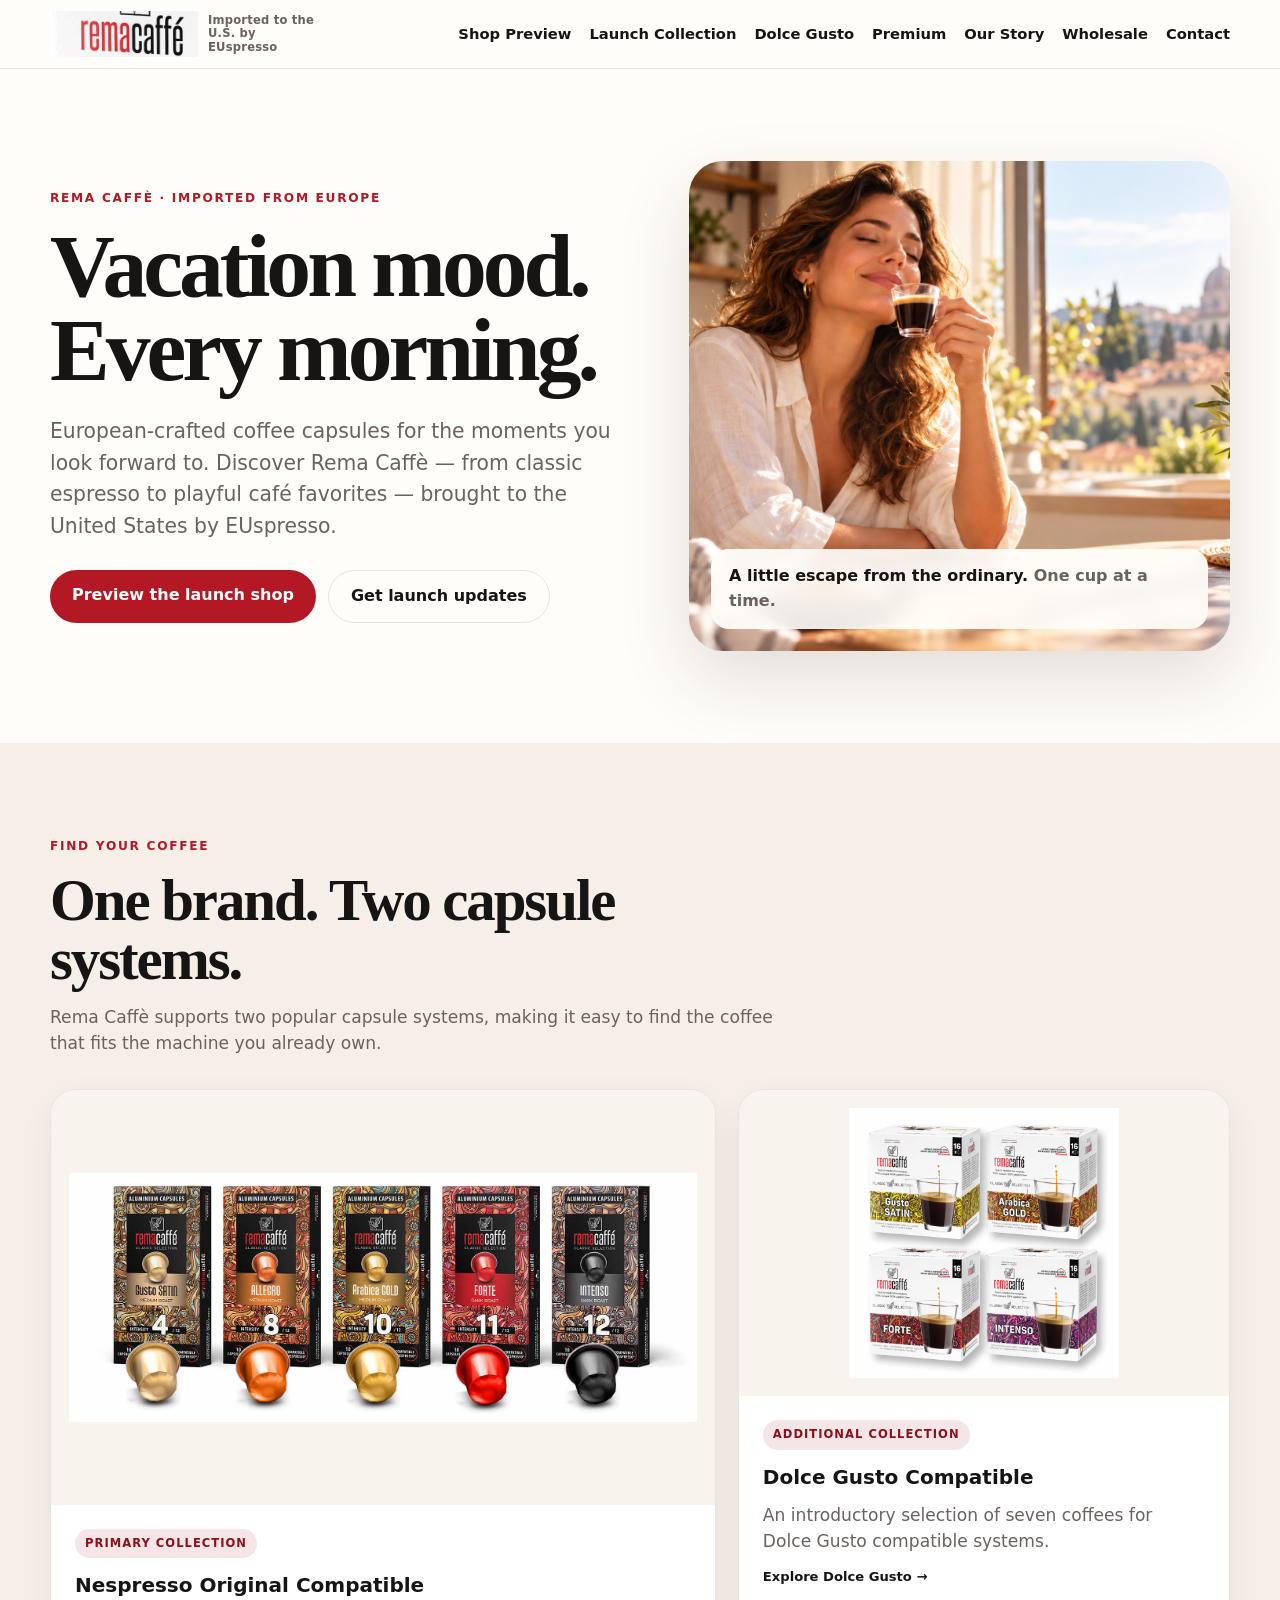
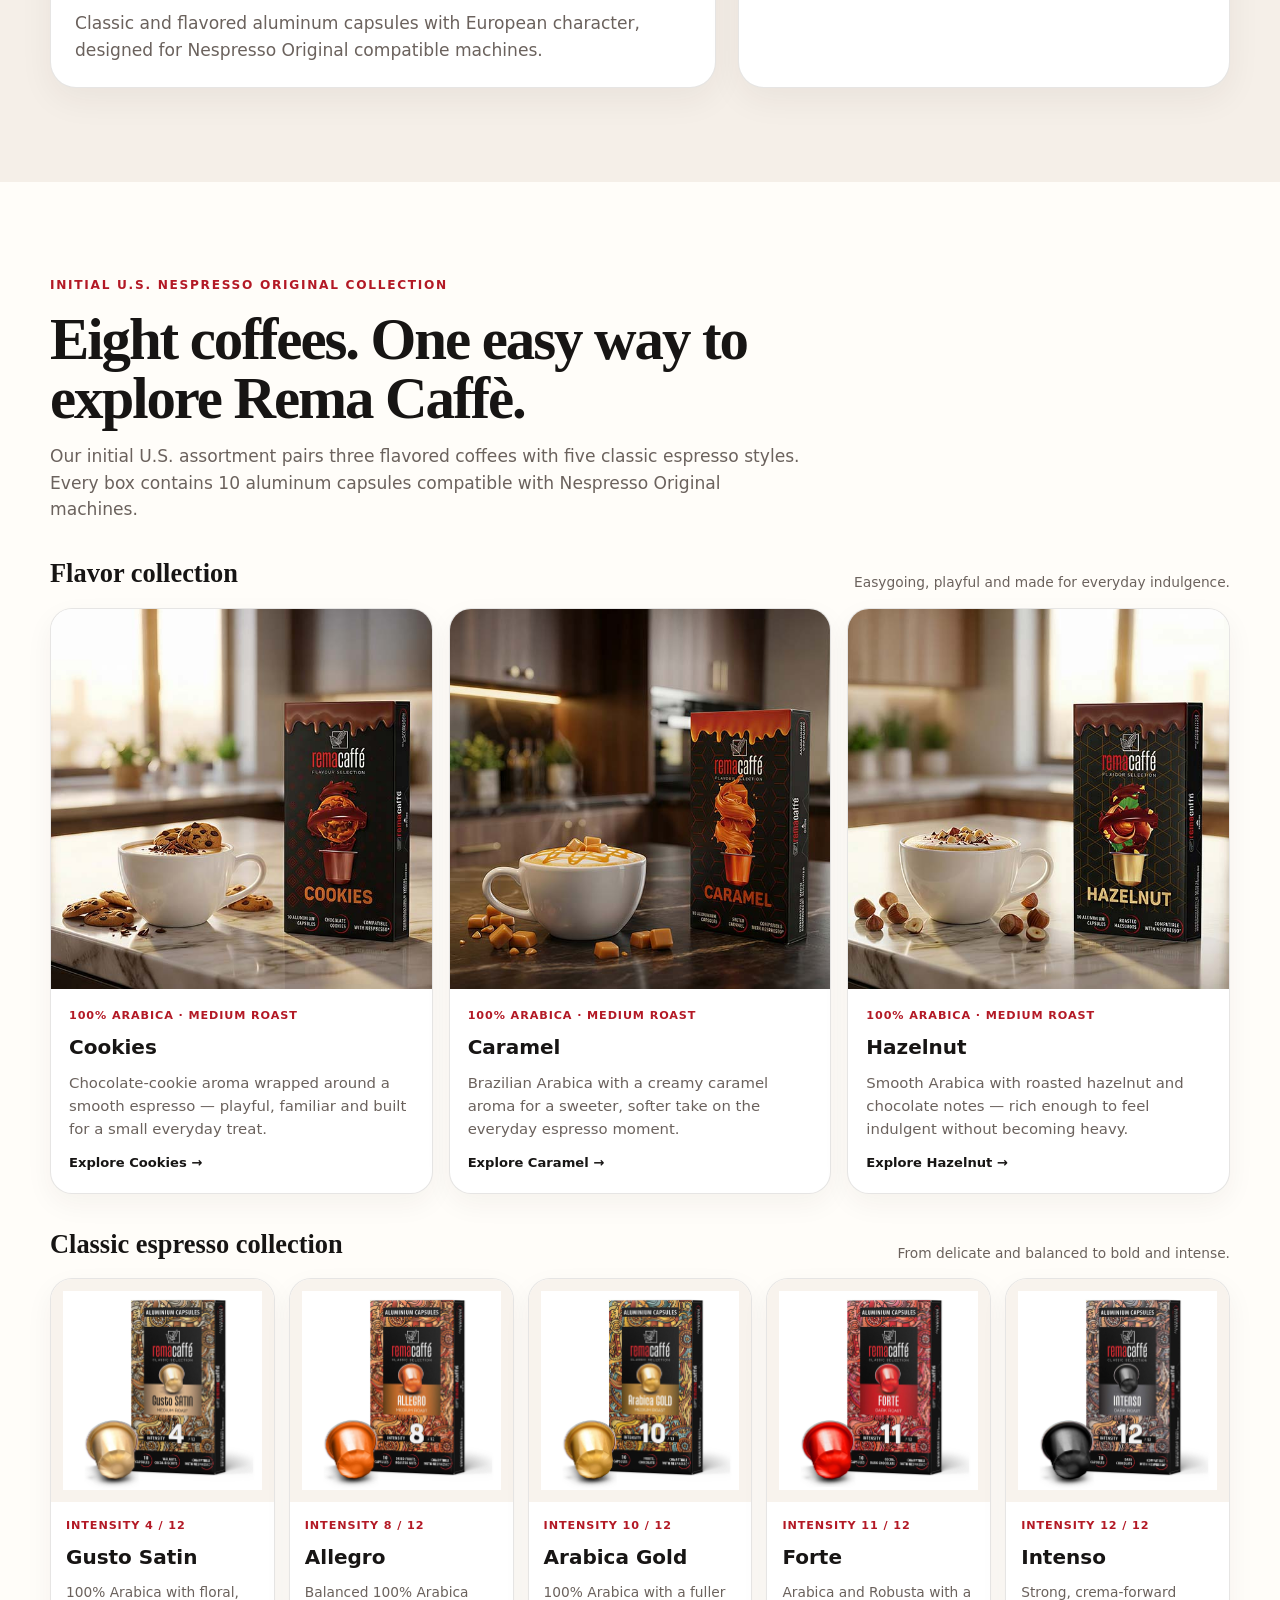
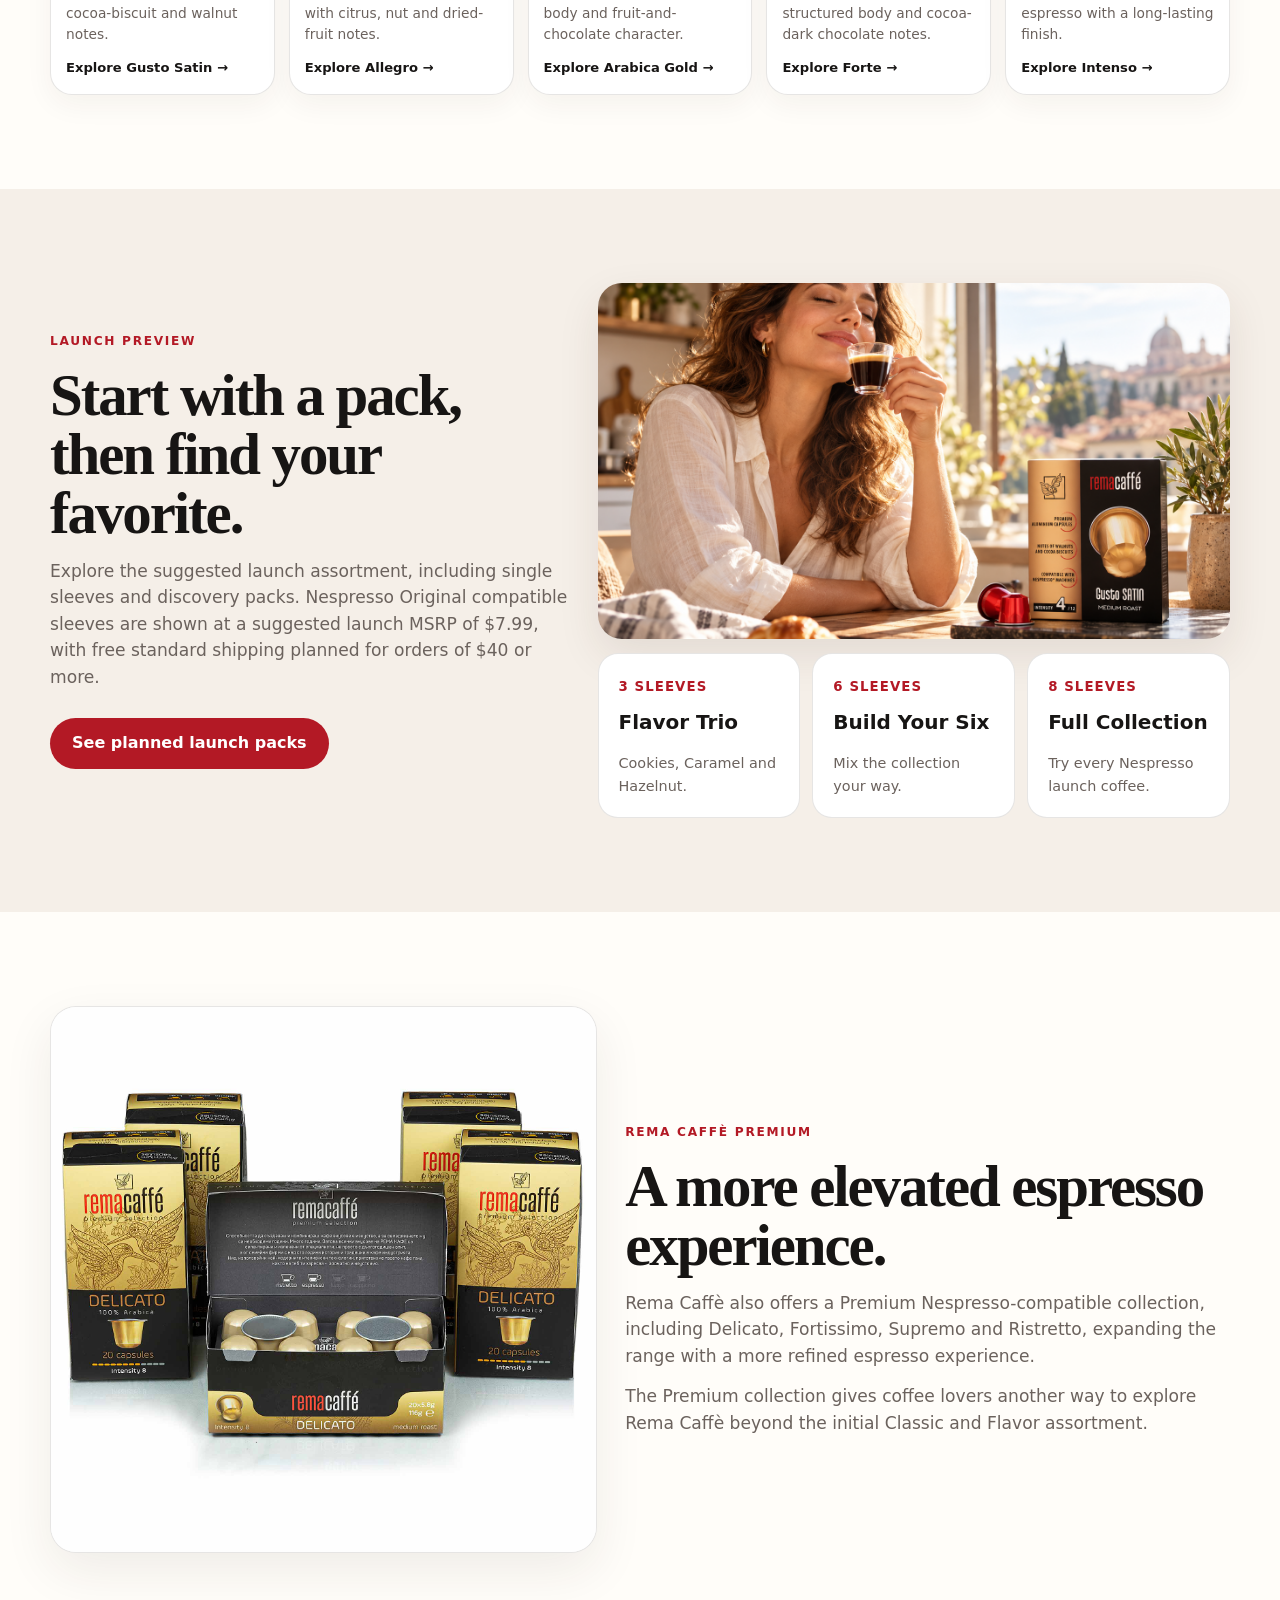
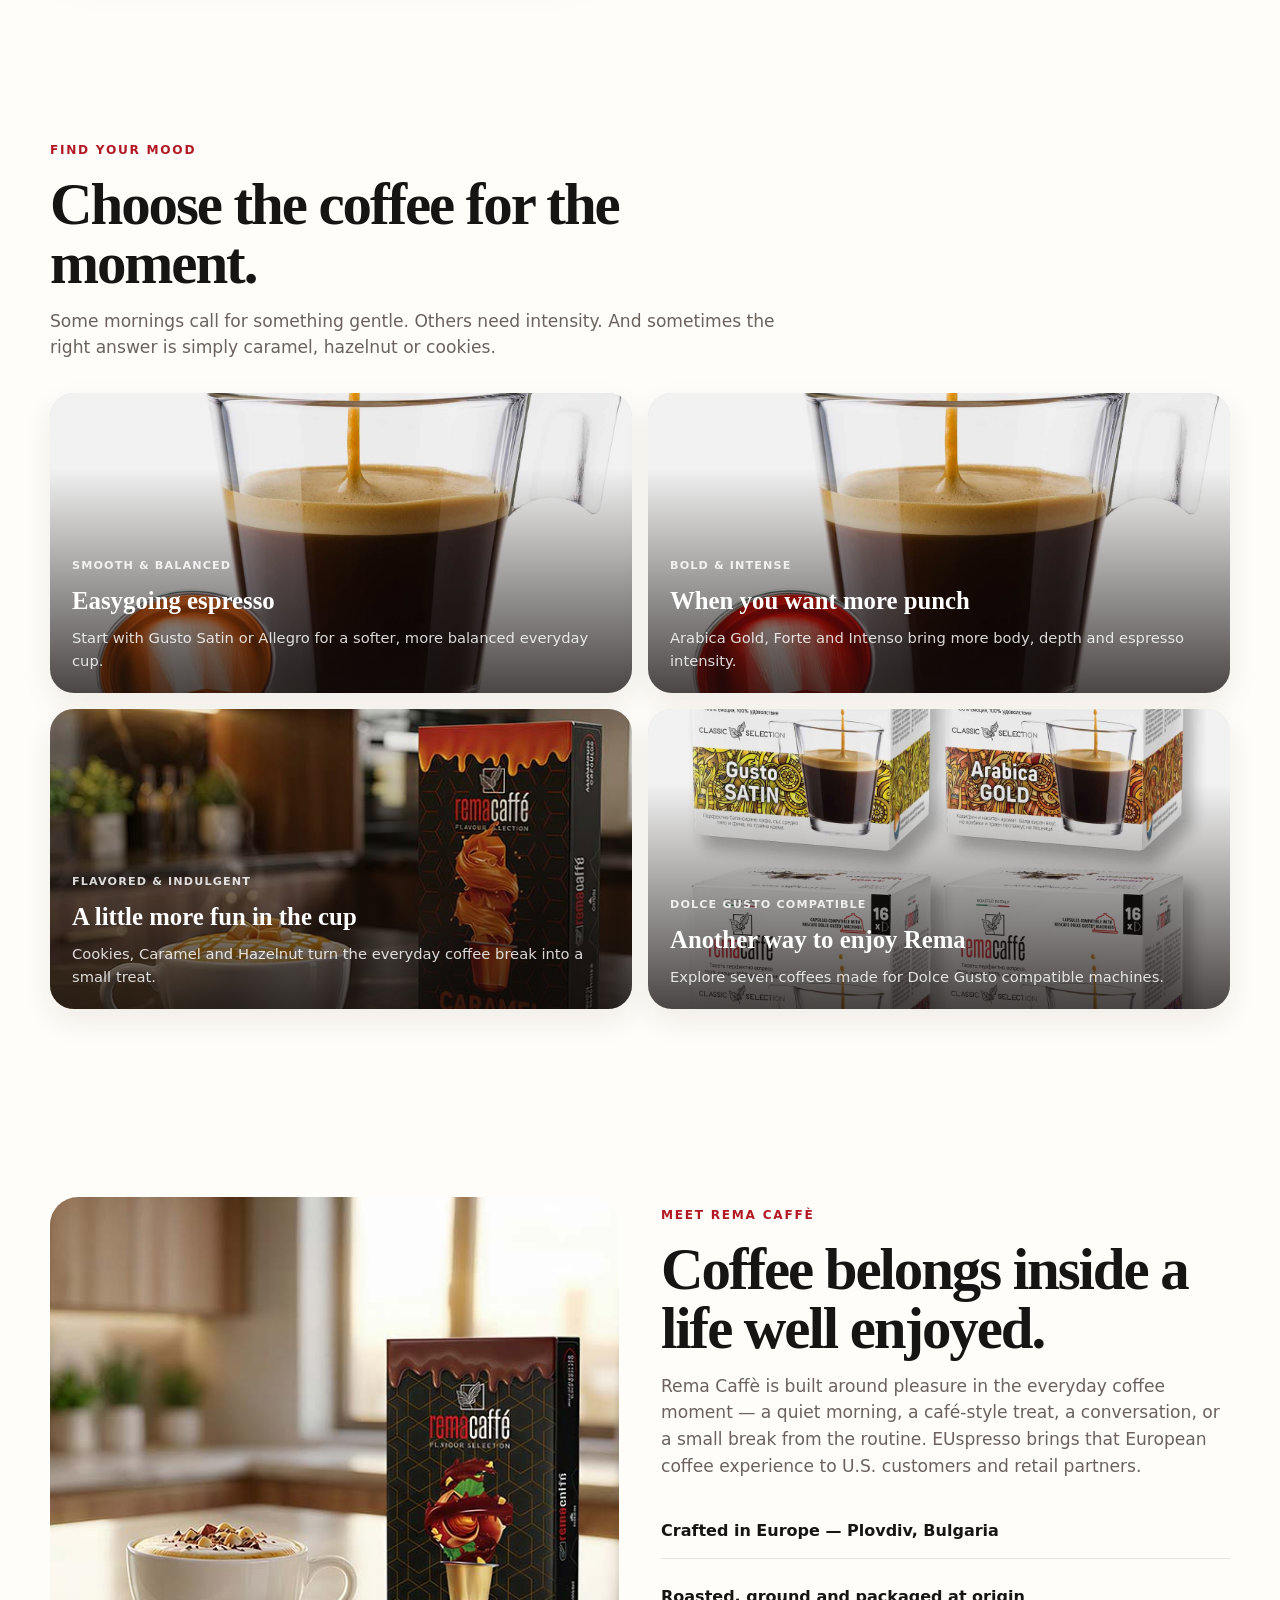
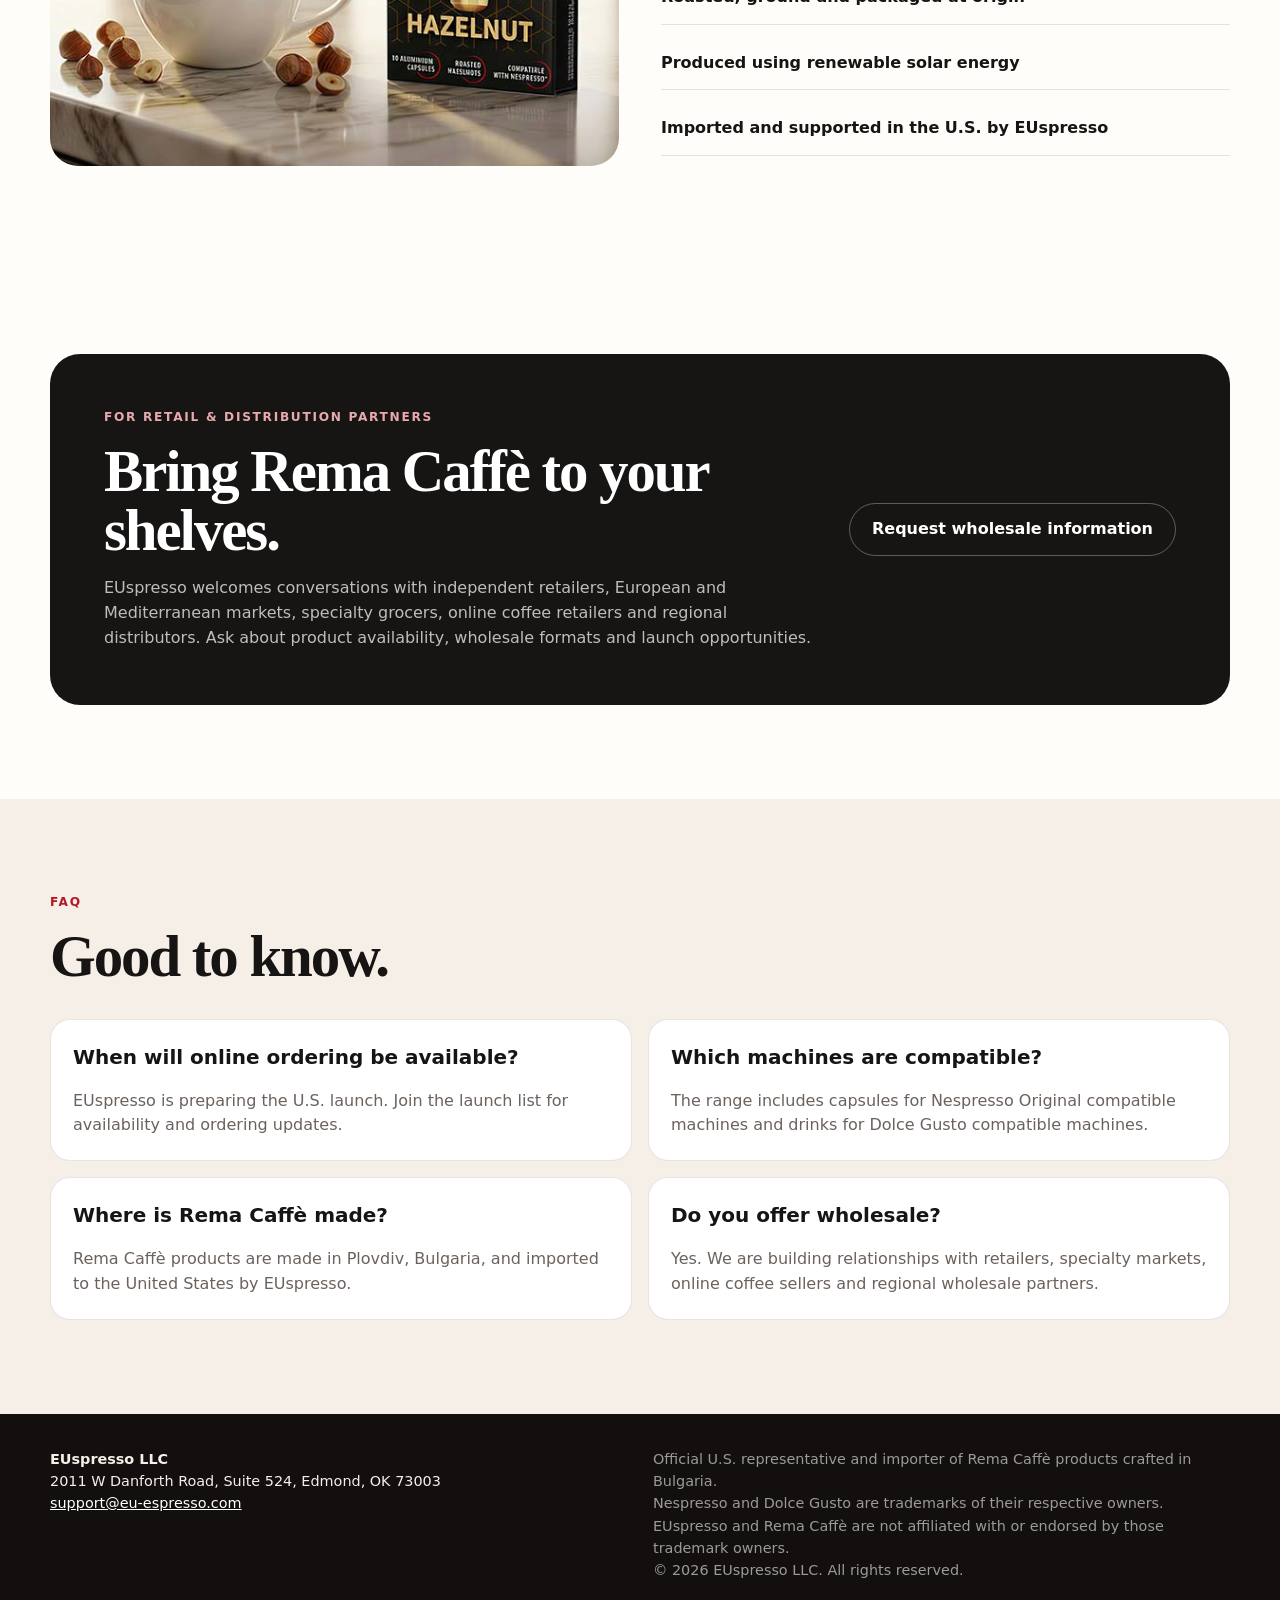
==== index.html @ 0c4e6e41 "Replace mood color boxes with image-backed coffee categories" ====
<!DOCTYPE html>
<html lang="en">
<head>
  <meta charset="UTF-8" />
  <title>EUspresso | Rema Caffè Coffee Capsules in the USA</title>
  <meta name="description" content="Discover Rema Caffè coffee capsules imported from Europe by EUspresso, including Nespresso Original compatible aluminum capsules and Dolce Gusto compatible café drinks." />
  <link rel="canonical" href="https://eu-espresso.com/" />
  <meta property="og:title" content="EUspresso | Rema Caffè Coffee Capsules in the USA" />
  <meta property="og:description" content="European-crafted coffee capsules for the moments you look forward to." />
  <meta property="og:image" content="https://eu-espresso.com/assets/rema-classic-alu-all-caps.jpg" />
  <meta property="og:type" content="website" />
  <meta property="og:url" content="https://eu-espresso.com/" />
  <link rel="icon" href="EUspresso.PNG" type="image/png" />
  <meta name="viewport" content="width=device-width, initial-scale=1" />
  <style>
    :root {
      --red: #b31925;
      --red-dark: #8d111b;
      --ink: #171514;
      --muted: #6b625d;
      --cream: #f5efe8;
      --warm: #ebe0d5;
      --paper: #fffdf9;
      --white: #ffffff;
      --line: rgba(55, 42, 35, 0.12);
    }
    * { box-sizing: border-box; }
    html { scroll-behavior: smooth; }
    body {
      margin: 0;
      font-family: Inter, ui-sans-serif, system-ui, -apple-system, BlinkMacSystemFont, "Segoe UI", sans-serif;
      color: var(--ink);
      background: var(--paper);
      line-height: 1.55;
    }
    img { max-width: 100%; }
    a { color: inherit; }
    .top-nav {
      position: sticky;
      top: 0;
      z-index: 20;
      background: rgba(255,253,249,.94);
      backdrop-filter: blur(12px);
      border-bottom: 1px solid var(--line);
    }
    .nav-inner {
      width: min(1180px, calc(100% - 36px));
      margin: 0 auto;
      min-height: 68px;
      display: flex;
      align-items: center;
      justify-content: space-between;
      gap: 24px;
    }
    .nav-brand {
      display: flex;
      align-items: center;
      gap: 10px;
      text-decoration: none;
    }
    .brand-logo {
      display: block;
      width: 148px;
      height: 46px;
      flex: 0 0 auto;
      background: #fff url('/assets/dg-gusto-satin-box-caps.jpg') -84px -214px / 640px 640px no-repeat;
      border-radius: 2px;
    }
    .brand-import {
      color: var(--muted);
      font-size: .72rem;
      font-weight: 700;
      letter-spacing: .02em;
      max-width: 110px;
      line-height: 1.15;
    }
    .nav-links {
      display: flex;
      align-items: center;
      flex-wrap: wrap;
      justify-content: flex-end;
      gap: 18px;
      font-size: .92rem;
      font-weight: 700;
    }
    .nav-links a { text-decoration: none; }
    .nav-links a:hover { color: var(--red); }

    .hero {
      width: min(1180px, calc(100% - 36px));
      margin: 0 auto;
      padding: clamp(48px, 8vw, 92px) 0;
      display: grid;
      grid-template-columns: 1.02fr .98fr;
      align-items: center;
      gap: clamp(32px, 6vw, 76px);
    }
    .eyebrow {
      color: var(--red);
      text-transform: uppercase;
      letter-spacing: .14em;
      font-size: .76rem;
      font-weight: 900;
      margin-bottom: 16px;
    }
    h1 {
      margin: 0;
      font-family: Georgia, "Times New Roman", serif;
      font-size: clamp(3.25rem, 7vw, 6.5rem);
      line-height: .94;
      letter-spacing: -.045em;
      max-width: 760px;
    }
    .hero-copy {
      max-width: 650px;
      margin: 24px 0 0;
      color: var(--muted);
      font-size: clamp(1.05rem, 2vw, 1.27rem);
    }
    .hero-actions {
      display: flex;
      gap: 12px;
      flex-wrap: wrap;
      margin-top: 28px;
    }
    .btn {
      display: inline-block;
      padding: 13px 22px;
      border-radius: 999px;
      text-decoration: none;
      font-weight: 850;
      transition: .18s ease;
    }
    .btn-primary { background: var(--red); color: white; }
    .btn-primary:hover { background: var(--red-dark); transform: translateY(-1px); }
    .btn-secondary { background: transparent; border: 1px solid var(--line); }
    .btn-secondary:hover { border-color: rgba(179,25,37,.45); color: var(--red); }
    .hero-visual {
      position: relative;
      min-height: 490px;
      border-radius: 34px;
      overflow: hidden;
      background: #efe7df;
      box-shadow: 0 28px 70px rgba(66,43,31,.15);
    }
    .hero-visual img {
      width: 100%;
      height: 100%;
      min-height: 490px;
      object-fit: cover;
      display: block;
    }
    .hero-note {
      position: absolute;
      left: 22px;
      right: 22px;
      bottom: 22px;
      padding: 15px 18px;
      background: rgba(255,253,249,.92);
      backdrop-filter: blur(8px);
      border-radius: 18px;
      font-weight: 800;
    }
    .hero-note span { color: var(--muted); font-weight: 600; }

    .section {
      padding: clamp(56px, 8vw, 94px) 0;
    }
    .section.alt { background: var(--cream); }
    .wrap { width: min(1180px, calc(100% - 36px)); margin: 0 auto; }
    .section-head {
      max-width: 760px;
      margin-bottom: 32px;
    }
    h2 {
      font-family: Georgia, "Times New Roman", serif;
      font-size: clamp(2.2rem, 4.6vw, 4rem);
      line-height: 1;
      letter-spacing: -.035em;
      margin: 0 0 14px;
    }
    h3 { margin: 0 0 9px; font-size: 1.25rem; }
    .section-copy { color: var(--muted); font-size: 1.07rem; margin: 0; }

    .system-grid {
      display: grid;
      grid-template-columns: 1.15fr .85fr;
      gap: 22px;
    }
    .system-card {
      background: var(--white);
      border: 1px solid var(--line);
      border-radius: 26px;
      overflow: hidden;
      display: grid;
      grid-template-rows: auto 1fr;
      box-shadow: 0 12px 34px rgba(50,37,29,.06);
    }
    .system-image {
      background: #f8f3ed;
      aspect-ratio: 16 / 10;
      display: flex;
      align-items: center;
      justify-content: center;
      overflow: hidden;
    }
    .system-image img {
      width: 100%;
      height: 100%;
      object-fit: contain;
      padding: 18px;
    }
    .system-copy { padding: 24px; }
    .pill {
      display: inline-flex;
      align-items: center;
      padding: 6px 10px;
      border-radius: 999px;
      background: #f5e5e7;
      color: var(--red-dark);
      font-size: .72rem;
      font-weight: 900;
      text-transform: uppercase;
      letter-spacing: .09em;
      margin-bottom: 12px;
    }


    .collection-intro {
      display: flex;
      justify-content: flex-start;
      align-items: end;
      gap: 24px;
      margin-bottom: 28px;
    }
    .collection-note {
      max-width: 350px;
      color: var(--muted);
      font-size: .88rem;
      text-align: right;
    }
    .launch-bar {
      margin: 0 0 26px;
      padding: 13px 16px;
      border-radius: 16px;
      background: #f5e5e7;
      color: var(--red-dark);
      font-size: .88rem;
      font-weight: 850;
    }
    .collection-group-head {
      display: flex;
      align-items: end;
      justify-content: space-between;
      gap: 18px;
      margin: 30px 0 14px;
    }
    .collection-group-head h3 {
      font-family: Georgia, "Times New Roman", serif;
      font-size: 1.65rem;
      margin: 0;
    }
    .collection-group-head span {
      color: var(--muted);
      font-size: .86rem;
    }
    .featured-product-grid {
      display: grid;
      grid-template-columns: repeat(3, minmax(0, 1fr));
      gap: 16px;
    }
    .feature-card,
    .classic-card {
      background: #fff;
      border: 1px solid var(--line);
      border-radius: 22px;
      overflow: hidden;
      box-shadow: 0 10px 28px rgba(50,37,29,.05);
    }
    .feature-photo {
      aspect-ratio: 1 / 1;
      overflow: hidden;
      background: #eee6de;
    }
    .feature-photo img {
      width: 100%;
      height: 100%;
      object-fit: cover;
      display: block;
      transition: transform .22s ease;
    }
    .feature-card:hover .feature-photo img { transform: scale(1.025); }
    .classic-product-grid {
      display: grid;
      grid-template-columns: repeat(5, minmax(0, 1fr));
      gap: 14px;
    }
    .classic-photo {
      aspect-ratio: 1 / 1;
      overflow: hidden;
      background: #f8f3ed;
    }
    .classic-photo img {
      width: 100%;
      height: 100%;
      object-fit: contain;
      padding: 12px;
      display: block;
    }
    .product-body { padding: 18px; }
    .classic-card .product-body { padding: 15px; }
    .product-meta {
      color: var(--red);
      font-size: .70rem;
      font-weight: 900;
      letter-spacing: .08em;
      text-transform: uppercase;
      margin-bottom: 7px;
    }
    .product-body p {
      margin: 7px 0 0;
      color: var(--muted);
      font-size: .93rem;
    }
    .classic-card .product-body p { font-size: .86rem; }
    .product-detail {
      display: inline-block;
      margin-top: 12px;
      font-weight: 850;
      font-size: .82rem;
      color: var(--ink);
      text-decoration: none;
    }
    .product-detail:hover { color: var(--red); }

    .shop-preview {display:grid;grid-template-columns:.9fr 1.1fr;gap:30px;align-items:center;}
    .shop-preview-image {border-radius:24px;overflow:hidden;margin-bottom:14px;box-shadow:0 16px 42px rgba(66,43,31,.10);}
    .shop-preview-image img {display:block;width:100%;aspect-ratio:16/9;object-fit:cover;}
    .shop-cards {display:grid;grid-template-columns:repeat(3,1fr);gap:12px;}
    .shop-card {padding:20px;border-radius:20px;background:white;border:1px solid var(--line);}
    .shop-card small {color:var(--red);font-weight:900;text-transform:uppercase;letter-spacing:.08em;}
    .shop-card h3 {margin-top:8px;}
    .shop-card p {color:var(--muted);font-size:.9rem;margin-bottom:0;}
    .premium-grid {
      display: grid;
      grid-template-columns: .95fr 1.05fr;
      gap: 28px;
      align-items: center;
    }
    .premium-image {
      border-radius: 26px;
      overflow: hidden;
      background: white;
      border: 1px solid var(--line);
      box-shadow: 0 18px 50px rgba(50,37,29,.08);
    }
    .premium-image img { display: block; width: 100%; }

    .mood-grid {
      display: grid;
      grid-template-columns: repeat(2, minmax(0, 1fr));
      gap: 16px;
    }
    .mood-card {
      position: relative;
      min-height: 300px;
      border-radius: 24px;
      overflow: hidden;
      text-decoration: none;
      background: #ddd;
      box-shadow: 0 12px 30px rgba(50,37,29,.08);
    }
    .mood-card img {
      position: absolute;
      inset: 0;
      width: 100%;
      height: 100%;
      object-fit: cover;
      transition: transform .25s ease;
    }
    .mood-card::after {
      content: "";
      position: absolute;
      inset: 0;
      background: linear-gradient(180deg, rgba(17,12,10,.05) 25%, rgba(17,12,10,.76) 100%);
    }
    .mood-card:hover img { transform: scale(1.025); }
    .mood-copy {
      position: absolute;
      z-index: 2;
      left: 22px;
      right: 22px;
      bottom: 20px;
      color: white;
    }
    .mood-copy small {
      display: block;
      margin-bottom: 7px;
      text-transform: uppercase;
      letter-spacing: .1em;
      font-size: .7rem;
      font-weight: 900;
      opacity: .84;
    }
    .mood-copy h3 {
      margin: 0 0 7px;
      font-family: Georgia, "Times New Roman", serif;
      font-size: 1.55rem;
    }
    .mood-copy p {
      margin: 0;
      color: rgba(255,255,255,.84);
      font-size: .92rem;
      max-width: 520px;
    }

    .story-grid {
      display: grid;
      grid-template-columns: 1fr 1fr;
      gap: 42px;
      align-items: center;
    }
    .story-image {
      border-radius: 28px;
      overflow: hidden;
      min-height: 440px;
      background: #d9c4b1;
    }
    .story-image img { width: 100%; height: 100%; min-height: 440px; object-fit: cover; display:block; }
    .proof-list {
      margin: 26px 0 0;
      padding: 0;
      list-style: none;
      display: grid;
      gap: 12px;
    }
    .proof-list li {
      padding: 14px 0;
      border-bottom: 1px solid var(--line);
      font-weight: 800;
    }

    .wholesale {
      background: var(--ink);
      color: white;
      border-radius: 30px;
      padding: clamp(28px, 5vw, 54px);
      display: grid;
      grid-template-columns: 1fr auto;
      gap: 30px;
      align-items: center;
    }
    .wholesale p { color: rgba(255,255,255,.72); max-width: 780px; margin-bottom: 0; }
    .wholesale .btn-secondary { border-color: rgba(255,255,255,.3); color: white; white-space: nowrap; }
    .wholesale .btn-secondary:hover { border-color: white; }

    .faq-grid { display: grid; grid-template-columns: repeat(2, 1fr); gap: 16px; }
    .faq {
      padding: 22px;
      border: 1px solid var(--line);
      border-radius: 20px;
      background: white;
    }
    .faq p { color: var(--muted); margin-bottom: 0; }

    footer {
      background: #120f0e;
      color: #f5efe8;
      padding: 34px 0;
    }
    .footer-inner {
      width: min(1180px, calc(100% - 36px));
      margin: 0 auto;
      display: grid;
      grid-template-columns: 1fr 1fr;
      gap: 26px;
      font-size: .9rem;
    }
    .footer-inner a { color: #fff; }
    .footer-muted { color: rgba(255,255,255,.58); }

    @media (max-width: 900px) {
      .hero, .system-grid, .premium-grid, .story-grid, .shop-preview { grid-template-columns: 1fr; }
      .hero-visual, .hero-visual img { min-height: 390px; }
      .featured-product-grid { grid-template-columns: repeat(2, 1fr); }
      .shop-cards { grid-template-columns: 1fr; }
      .classic-product-grid { grid-template-columns: repeat(3, 1fr); }
      .collection-intro { align-items: flex-start; flex-direction: column; }
      .collection-note { text-align: left; }
      .mood-grid { grid-template-columns: 1fr; }
      .wholesale { grid-template-columns: 1fr; }
      .footer-inner { grid-template-columns: 1fr; }
    }
    @media (max-width: 680px) {
      .nav-inner { min-height: auto; padding: 14px 0; align-items: flex-start; flex-direction: column; }
      .nav-links { gap: 10px 14px; }
      .hero { padding-top: 42px; }
      h1 { font-size: clamp(3rem, 16vw, 4.6rem); }
      .hero-visual, .hero-visual img { min-height: 320px; }
      .featured-product-grid, .classic-product-grid, .mood-grid, .faq-grid { grid-template-columns: 1fr; }
      .system-copy { padding: 20px; }
    }
  </style>
</head>
<body>
  <nav class="top-nav" aria-label="Primary navigation">
    <div class="nav-inner">
      <a class="nav-brand" href="#top" aria-label="Rema Caffè, imported to the U.S. by EUspresso">
        <span class="brand-logo" aria-hidden="true"></span>
        <span class="brand-import">Imported to the U.S. by EUspresso</span>
      </a>
      <div class="nav-links">
        <a href="shop/">Shop Preview</a>
        <a href="#nespresso-collection">Launch Collection</a>
        <a href="dolce-gusto/">Dolce Gusto</a>
        <a href="#premium">Premium</a>
        <a href="#story">Our Story</a>
        <a href="#wholesale">Wholesale</a>
        <a href="#contact">Contact</a>
      </div>
    </div>
  </nav>

  <header id="top" class="hero">
    <div>
      <div class="eyebrow">Rema Caffè · Imported from Europe</div>
      <h1>Vacation mood.<br>Every morning.</h1>
      <p class="hero-copy">European-crafted coffee capsules for the moments you look forward to. Discover Rema Caffè — from classic espresso to playful café favorites — brought to the United States by EUspresso.</p>
      <div class="hero-actions">
        <a class="btn btn-primary" href="shop/">Preview the launch shop</a>
        <a class="btn btn-secondary" href="mailto:support@eu-espresso.com?subject=EUspresso%20Launch%20Updates">Get launch updates</a>
      </div>
    </div>
    <div class="hero-visual">
      <img src="assets/hero-vacation-morning.png" alt="Woman enjoying espresso in a sunlit European-style kitchen with a city view">
      <div class="hero-note">A little escape from the ordinary. <span>One cup at a time.</span></div>
    </div>
  </header>

  <main>
    <section id="coffee" class="section alt">
      <div class="wrap">
        <div class="section-head">
          <div class="eyebrow">Find your coffee</div>
          <h2>One brand. Two capsule systems.</h2>
          <p class="section-copy">Rema Caffè supports two popular capsule systems, making it easy to find the coffee that fits the machine you already own.</p>
        </div>
        <div class="system-grid">
          <article class="system-card">
            <div class="system-image">
              <img src="assets/rema-classic-alu-all-caps.jpg" alt="Rema Caffè Nespresso Original compatible aluminum capsule collection">
            </div>
            <div class="system-copy">
              <span class="pill">Primary Collection</span>
              <h3>Nespresso Original Compatible</h3>
              <p class="section-copy">Classic and flavored aluminum capsules with European character, designed for Nespresso Original compatible machines.</p>
            </div>
          </article>
          <article class="system-card">
            <div class="system-image">
              <img src="assets/rema-dolce-gusto-all.jpg" alt="Rema Caffè Dolce Gusto compatible beverage collection">
            </div>
            <div class="system-copy">
              <span class="pill">Additional Collection</span>
              <h3>Dolce Gusto Compatible</h3>
              <p class="section-copy">An introductory selection of seven coffees for Dolce Gusto compatible systems.</p>
              <a class="product-detail" href="dolce-gusto/">Explore Dolce Gusto →</a>
            </div>
          </article>
        </div>
      </div>
    </section>


    <section id="nespresso-collection" class="section">
      <div class="wrap">
        <div class="collection-intro">
          <div class="section-head" style="margin-bottom:0;">
            <div class="eyebrow">Initial U.S. Nespresso Original collection</div>
            <h2>Eight coffees. One easy way to explore Rema Caffè.</h2>
            <p class="section-copy">Our initial U.S. assortment pairs three flavored coffees with five classic espresso styles. Every box contains 10 aluminum capsules compatible with Nespresso Original machines.</p>
          </div>
        </div>

        <div class="collection-group-head">
          <h3>Flavor collection</h3>
          <span>Easygoing, playful and made for everyday indulgence.</span>
        </div>
        <div class="featured-product-grid">
          <article class="feature-card">
            <div class="feature-photo"><img src="assets/rema-cookies-lifestyle.jpg" alt="Rema Caffè Cookies coffee capsules with a cup and chocolate cookies"></div>
            <div class="product-body">
              <div class="product-meta">100% Arabica · Medium roast</div>
              <h3>Cookies</h3>
              <p>Chocolate-cookie aroma wrapped around a smooth espresso — playful, familiar and built for a small everyday treat.</p>
              <a class="product-detail" href="products/cookies/">Explore Cookies →</a>
            </div>
          </article>
          <article class="feature-card">
            <div class="feature-photo"><img src="assets/rema-caramel-lifestyle.jpg" alt="Rema Caffè Caramel coffee capsules with a caramel coffee drink"></div>
            <div class="product-body">
              <div class="product-meta">100% Arabica · Medium roast</div>
              <h3>Caramel</h3>
              <p>Brazilian Arabica with a creamy caramel aroma for a sweeter, softer take on the everyday espresso moment.</p>
              <a class="product-detail" href="products/caramel/">Explore Caramel →</a>
            </div>
          </article>
          <article class="feature-card">
            <div class="feature-photo"><img src="assets/rema-hazelnut-lifestyle.jpg" alt="Rema Caffè Hazelnut coffee capsules with a hazelnut coffee drink"></div>
            <div class="product-body">
              <div class="product-meta">100% Arabica · Medium roast</div>
              <h3>Hazelnut</h3>
              <p>Smooth Arabica with roasted hazelnut and chocolate notes — rich enough to feel indulgent without becoming heavy.</p>
              <a class="product-detail" href="products/hazelnut/">Explore Hazelnut →</a>
            </div>
          </article>
        </div>

        <div class="collection-group-head">
          <h3>Classic espresso collection</h3>
          <span>From delicate and balanced to bold and intense.</span>
        </div>
        <div class="classic-product-grid">
          <article class="classic-card">
            <div class="classic-photo"><img src="assets/rema-gusto-satin-box-caps.jpg" alt="Rema Caffè Gusto Satin Nespresso Original compatible capsules"></div>
            <div class="product-body">
              <div class="product-meta">Intensity 4 / 12</div>
              <h3>Gusto Satin</h3>
              <p>100% Arabica with floral, cocoa-biscuit and walnut notes.</p>
              <a class="product-detail" href="products/gusto-satin/">Explore Gusto Satin →</a>
            </div>
          </article>
          <article class="classic-card">
            <div class="classic-photo"><img src="assets/rema-allegro-box-caps.jpg" alt="Rema Caffè Allegro Nespresso Original compatible capsules"></div>
            <div class="product-body">
              <div class="product-meta">Intensity 8 / 12</div>
              <h3>Allegro</h3>
              <p>Balanced 100% Arabica with citrus, nut and dried-fruit notes.</p>
              <a class="product-detail" href="products/allegro/">Explore Allegro →</a>
            </div>
          </article>
          <article class="classic-card">
            <div class="classic-photo"><img src="assets/rema-arabica-gold-box-caps.jpg" alt="Rema Caffè Arabica Gold Nespresso Original compatible capsules"></div>
            <div class="product-body">
              <div class="product-meta">Intensity 10 / 12</div>
              <h3>Arabica Gold</h3>
              <p>100% Arabica with a fuller body and fruit-and-chocolate character.</p>
              <a class="product-detail" href="products/arabica-gold/">Explore Arabica Gold →</a>
            </div>
          </article>
          <article class="classic-card">
            <div class="classic-photo"><img src="assets/rema-forte-box-caps.jpg" alt="Rema Caffè Forte Nespresso Original compatible capsules"></div>
            <div class="product-body">
              <div class="product-meta">Intensity 11 / 12</div>
              <h3>Forte</h3>
              <p>Arabica and Robusta with a structured body and cocoa-dark chocolate notes.</p>
              <a class="product-detail" href="products/forte/">Explore Forte →</a>
            </div>
          </article>
          <article class="classic-card">
            <div class="classic-photo"><img src="assets/rema-intenso-box-caps.jpg" alt="Rema Caffè Intenso Nespresso Original compatible capsules"></div>
            <div class="product-body">
              <div class="product-meta">Intensity 12 / 12</div>
              <h3>Intenso</h3>
              <p>Strong, crema-forward espresso with a long-lasting finish.</p>
              <a class="product-detail" href="products/intenso/">Explore Intenso →</a>
            </div>
          </article>
        </div>
      </div>
    </section>

    <section class="section alt"><div class="wrap shop-preview"><div><div class="eyebrow">Launch preview</div><h2>Start with a pack, then find your favorite.</h2><p class="section-copy">Explore the suggested launch assortment, including single sleeves and discovery packs. Nespresso Original compatible sleeves are shown at a suggested launch MSRP of $7.99, with free standard shipping planned for orders of $40 or more.</p><div class="hero-actions"><a class="btn btn-primary" href="shop/">See planned launch packs</a></div></div><div><div class="shop-preview-image"><img src="assets/hero-rema-product-placement.png" alt="Woman enjoying espresso beside Rema Caffè capsules in a sunlit European-style kitchen"></div><div class="shop-cards"><article class="shop-card"><small>3 sleeves</small><h3>Flavor Trio</h3><p>Cookies, Caramel and Hazelnut.</p></article><article class="shop-card"><small>6 sleeves</small><h3>Build Your Six</h3><p>Mix the collection your way.</p></article><article class="shop-card"><small>8 sleeves</small><h3>Full Collection</h3><p>Try every Nespresso launch coffee.</p></article></div></div></div></section>

    <section id="premium" class="section">
      <div class="wrap premium-grid">
        <div class="premium-image">
          <img src="assets/rema-premium-delicato-set.jpg" alt="Rema Caffè Premium Delicato capsule boxes">
        </div>
        <div>
          <div class="eyebrow">Rema Caffè Premium</div>
          <h2>A more elevated espresso experience.</h2>
          <p class="section-copy">Rema Caffè also offers a Premium Nespresso-compatible collection, including Delicato, Fortissimo, Supremo and Ristretto, expanding the range with a more refined espresso experience.</p>
          <p class="section-copy" style="margin-top:14px;">The Premium collection gives coffee lovers another way to explore Rema Caffè beyond the initial Classic and Flavor assortment.</p>
        </div>
      </div>
    </section>

    <section class="section">
      <div class="wrap">
        <div class="section-head">
          <div class="eyebrow">Find your mood</div>
          <h2>Choose the coffee for the moment.</h2>
          <p class="section-copy">Some mornings call for something gentle. Others need intensity. And sometimes the right answer is simply caramel, hazelnut or cookies.</p>
        </div>
        <div class="mood-grid">
          <a class="mood-card" href="products/gusto-satin/">
            <img src="assets/rema-allegro-cup-caps.jpg" alt="Rema Caffè balanced espresso">
            <div class="mood-copy">
              <small>Smooth & balanced</small>
              <h3>Easygoing espresso</h3>
              <p>Start with Gusto Satin or Allegro for a softer, more balanced everyday cup.</p>
            </div>
          </a>
          <a class="mood-card" href="products/intenso/">
            <img src="assets/rema-forte-cup-caps.jpg" alt="Rema Caffè bold and intense espresso">
            <div class="mood-copy">
              <small>Bold & intense</small>
              <h3>When you want more punch</h3>
              <p>Arabica Gold, Forte and Intenso bring more body, depth and espresso intensity.</p>
            </div>
          </a>
          <a class="mood-card" href="#nespresso-collection">
            <img src="assets/rema-caramel-lifestyle.jpg" alt="Rema Caffè flavored coffee">
            <div class="mood-copy">
              <small>Flavored & indulgent</small>
              <h3>A little more fun in the cup</h3>
              <p>Cookies, Caramel and Hazelnut turn the everyday coffee break into a small treat.</p>
            </div>
          </a>
          <a class="mood-card" href="dolce-gusto/">
            <img src="assets/rema-dolce-gusto-all.jpg" alt="Rema Caffè Dolce Gusto compatible collection">
            <div class="mood-copy">
              <small>Dolce Gusto compatible</small>
              <h3>Another way to enjoy Rema</h3>
              <p>Explore seven coffees made for Dolce Gusto compatible machines.</p>
            </div>
          </a>
        </div>
      </div>
    </section>

    <section id="story" class="section">
      <div class="wrap story-grid">
        <div class="story-image">
          <img src="assets/rema-hazelnut-lifestyle.jpg" alt="Rema Caffè Hazelnut coffee in a warm everyday setting">
        </div>
        <div>
          <div class="eyebrow">Meet Rema Caffè</div>
          <h2>Coffee belongs inside a life well enjoyed.</h2>
          <p class="section-copy">Rema Caffè is built around pleasure in the everyday coffee moment — a quiet morning, a café-style treat, a conversation, or a small break from the routine. EUspresso brings that European coffee experience to U.S. customers and retail partners.</p>
          <ul class="proof-list">
            <li>Crafted in Europe — Plovdiv, Bulgaria</li>
            <li>Roasted, ground and packaged at origin</li>
            <li>Produced using renewable solar energy</li>
            <li>Imported and supported in the U.S. by EUspresso</li>
          </ul>
        </div>
      </div>
    </section>

    <section id="wholesale" class="section">
      <div class="wrap">
        <div class="wholesale">
          <div>
            <div class="eyebrow" style="color:#e8a9ae;">For retail & distribution partners</div>
            <h2 style="margin-bottom:12px;">Bring Rema Caffè to your shelves.</h2>
            <p>EUspresso welcomes conversations with independent retailers, European and Mediterranean markets, specialty grocers, online coffee retailers and regional distributors. Ask about product availability, wholesale formats and launch opportunities.</p>
          </div>
          <a class="btn btn-secondary" href="mailto:support@eu-espresso.com?subject=Wholesale%20Inquiry">Request wholesale information</a>
        </div>
      </div>
    </section>

    <section class="section alt">
      <div class="wrap">
        <div class="section-head">
          <div class="eyebrow">FAQ</div>
          <h2>Good to know.</h2>
        </div>
        <div class="faq-grid">
          <article class="faq">
            <h3>When will online ordering be available?</h3>
            <p>EUspresso is preparing the U.S. launch. Join the launch list for availability and ordering updates.</p>
          </article>
          <article class="faq">
            <h3>Which machines are compatible?</h3>
            <p>The range includes capsules for Nespresso Original compatible machines and drinks for Dolce Gusto compatible machines.</p>
          </article>
          <article class="faq">
            <h3>Where is Rema Caffè made?</h3>
            <p>Rema Caffè products are made in Plovdiv, Bulgaria, and imported to the United States by EUspresso.</p>
          </article>
          <article class="faq">
            <h3>Do you offer wholesale?</h3>
            <p>Yes. We are building relationships with retailers, specialty markets, online coffee sellers and regional wholesale partners.</p>
          </article>
        </div>
      </div>
    </section>
  </main>

  <footer id="contact">
    <div class="footer-inner">
      <div>
        <strong>EUspresso LLC</strong><br>
        2011 W Danforth Road, Suite 524, Edmond, OK 73003<br>
        <a href="mailto:support@eu-espresso.com">support@eu-espresso.com</a>
      </div>
      <div class="footer-muted">
        Official U.S. representative and importer of Rema Caffè products crafted in Bulgaria.<br>
        Nespresso and Dolce Gusto are trademarks of their respective owners. EUspresso and Rema Caffè are not affiliated with or endorsed by those trademark owners.<br>
        &copy; <span id="year"></span> EUspresso LLC. All rights reserved.
      </div>
    </div>
  </footer>

  <script>document.getElementById("year").textContent = new Date().getFullYear();</script>
</body>
</html>
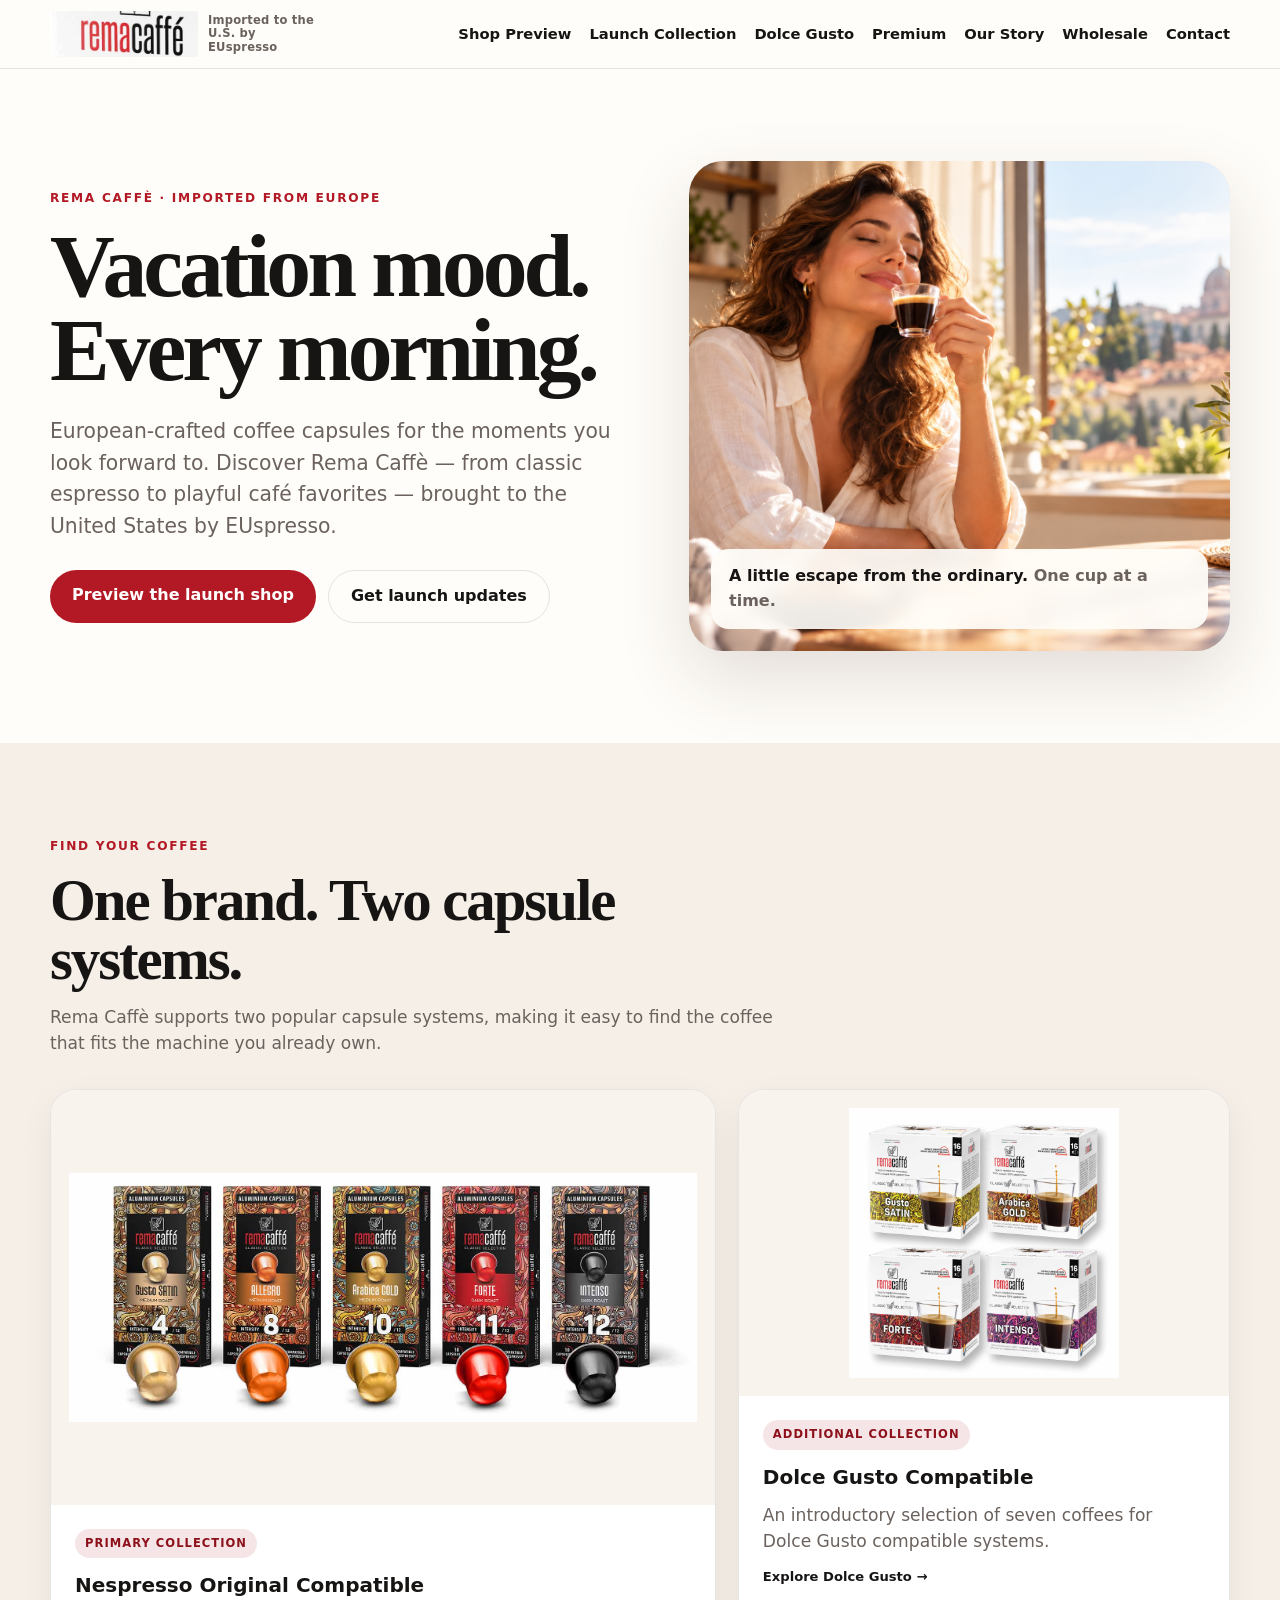
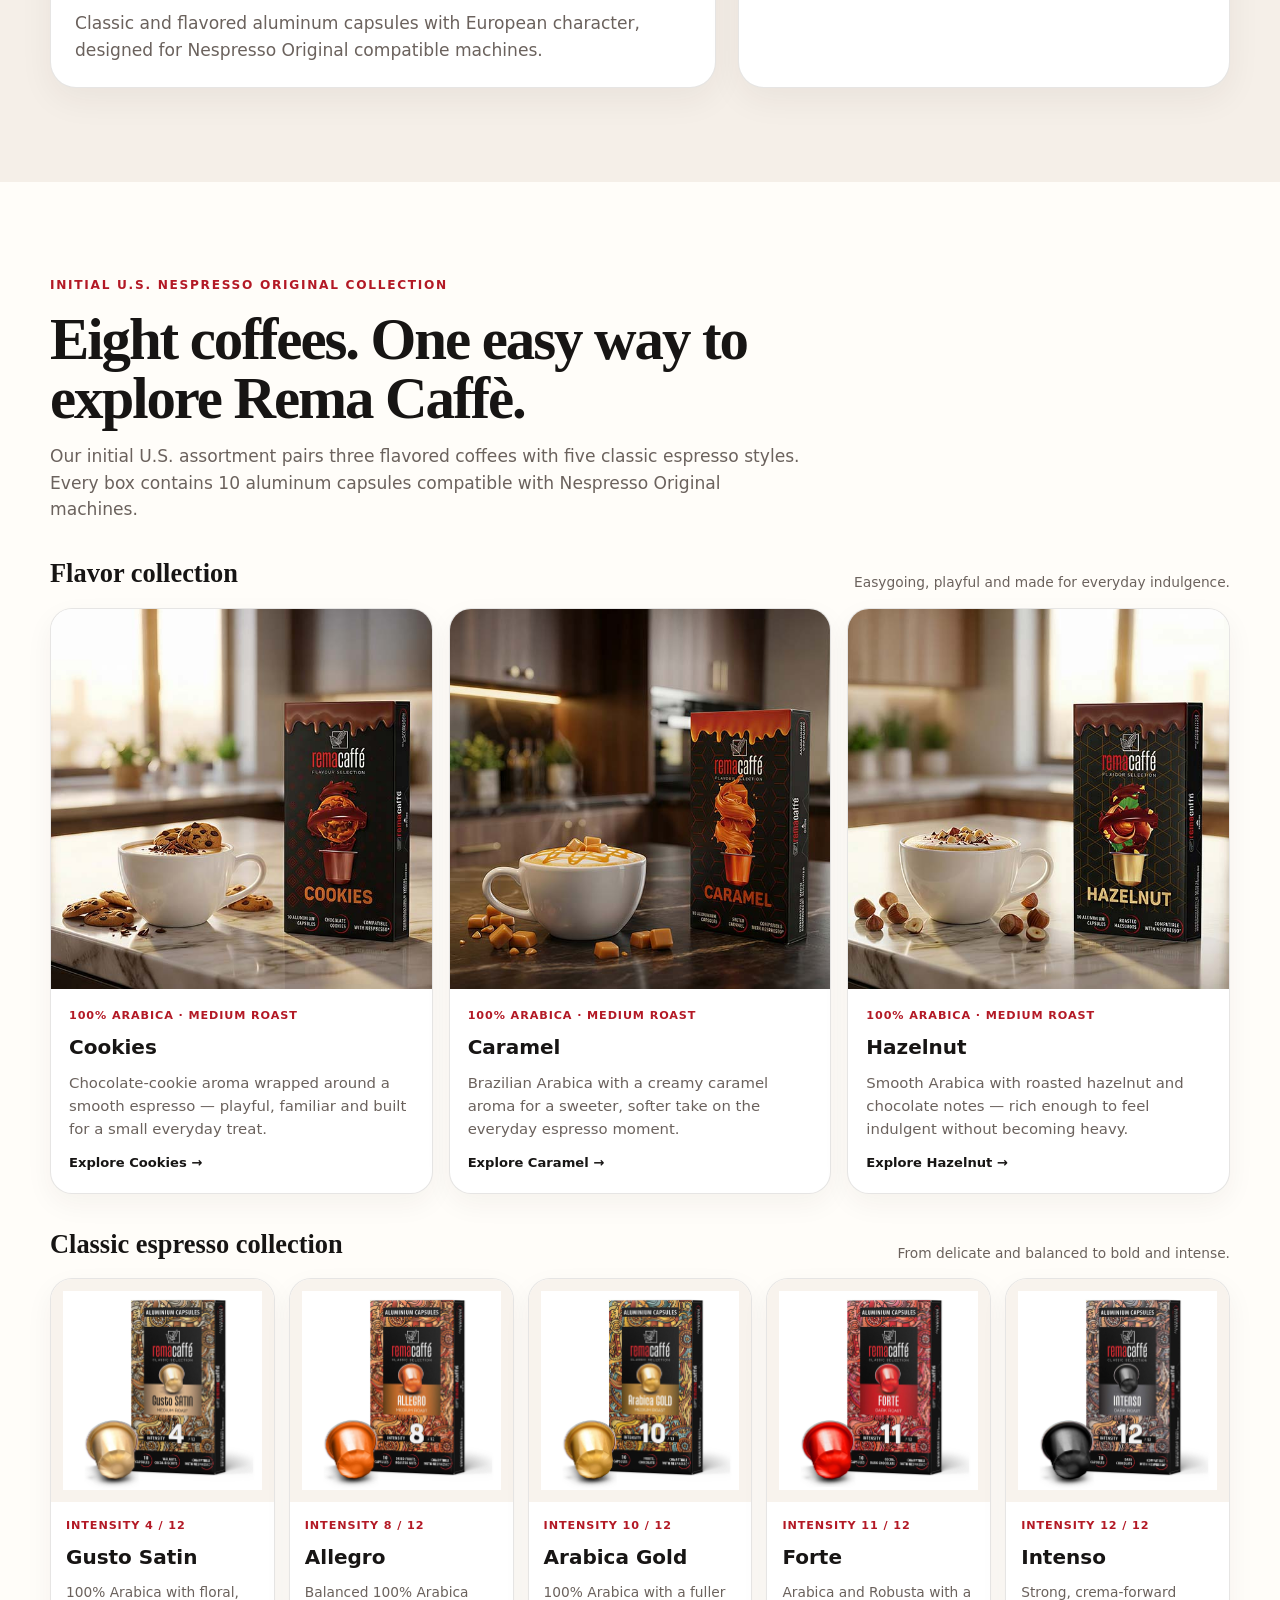
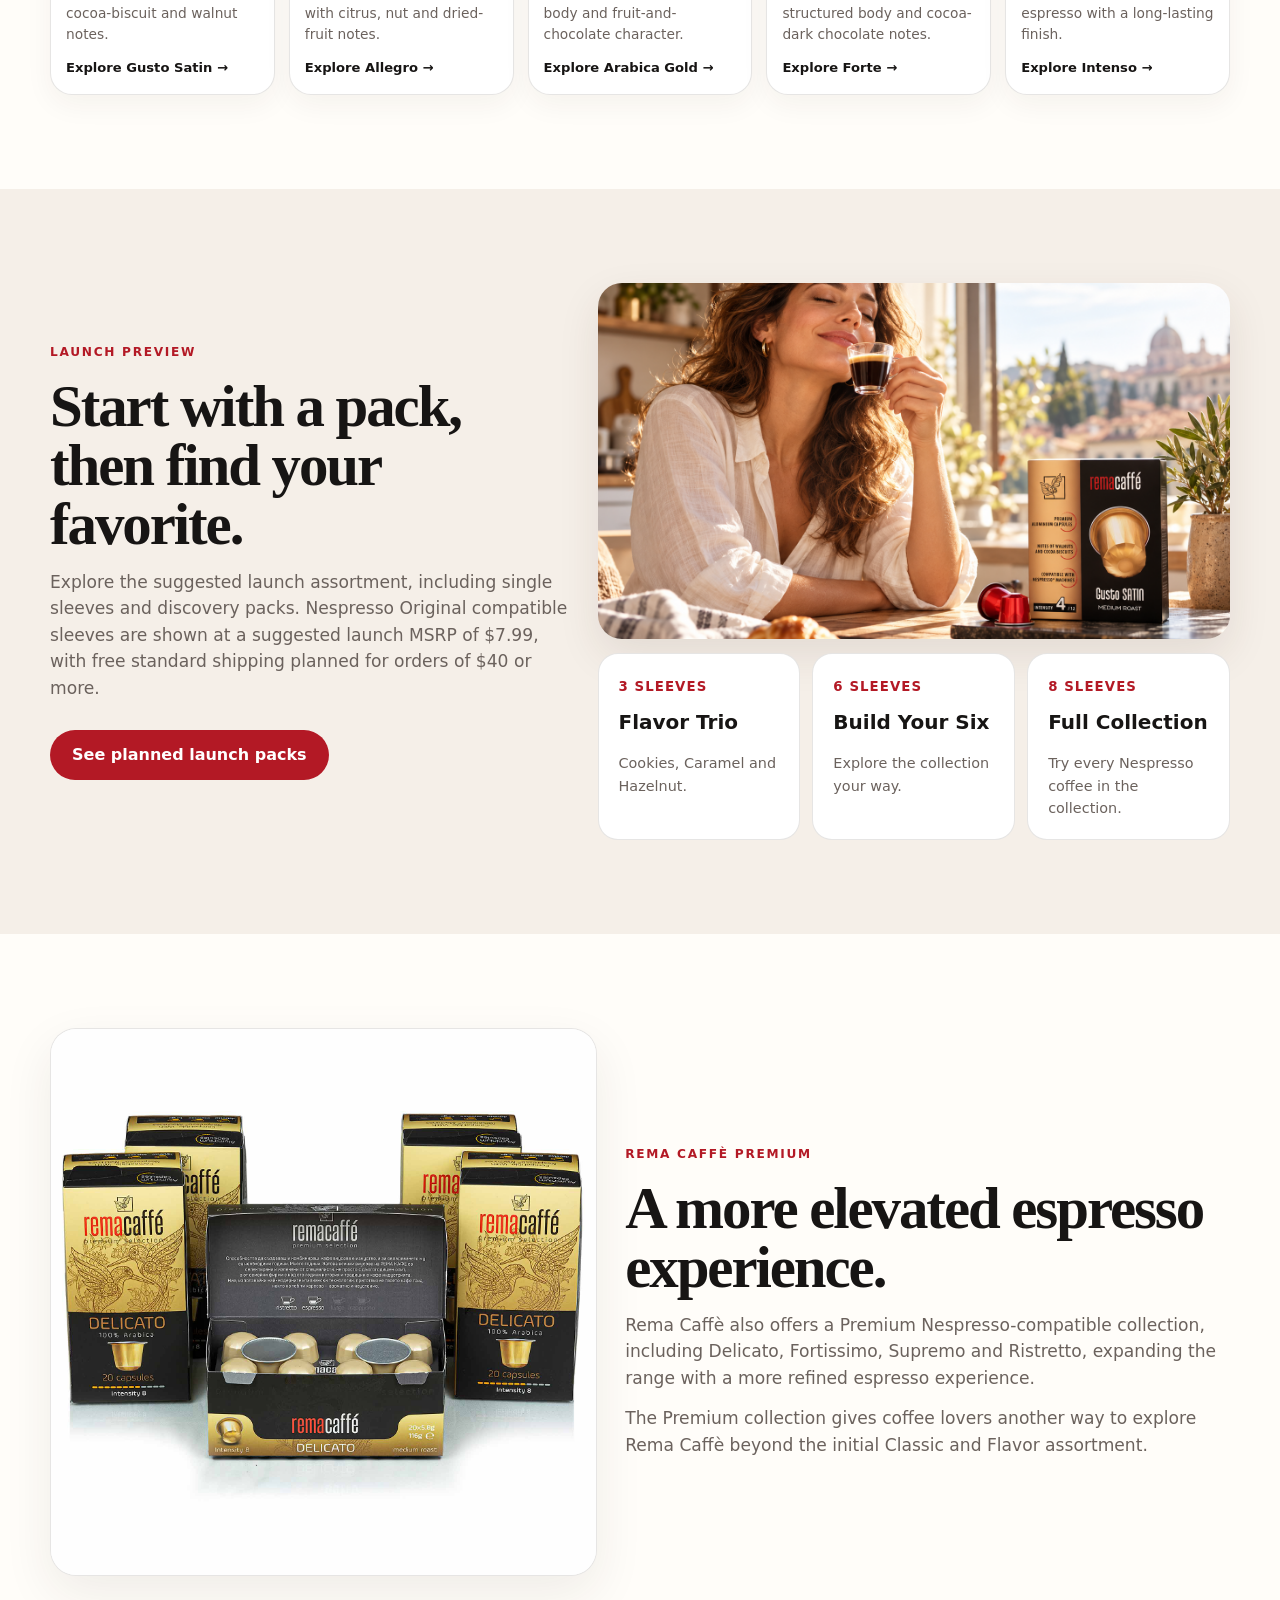
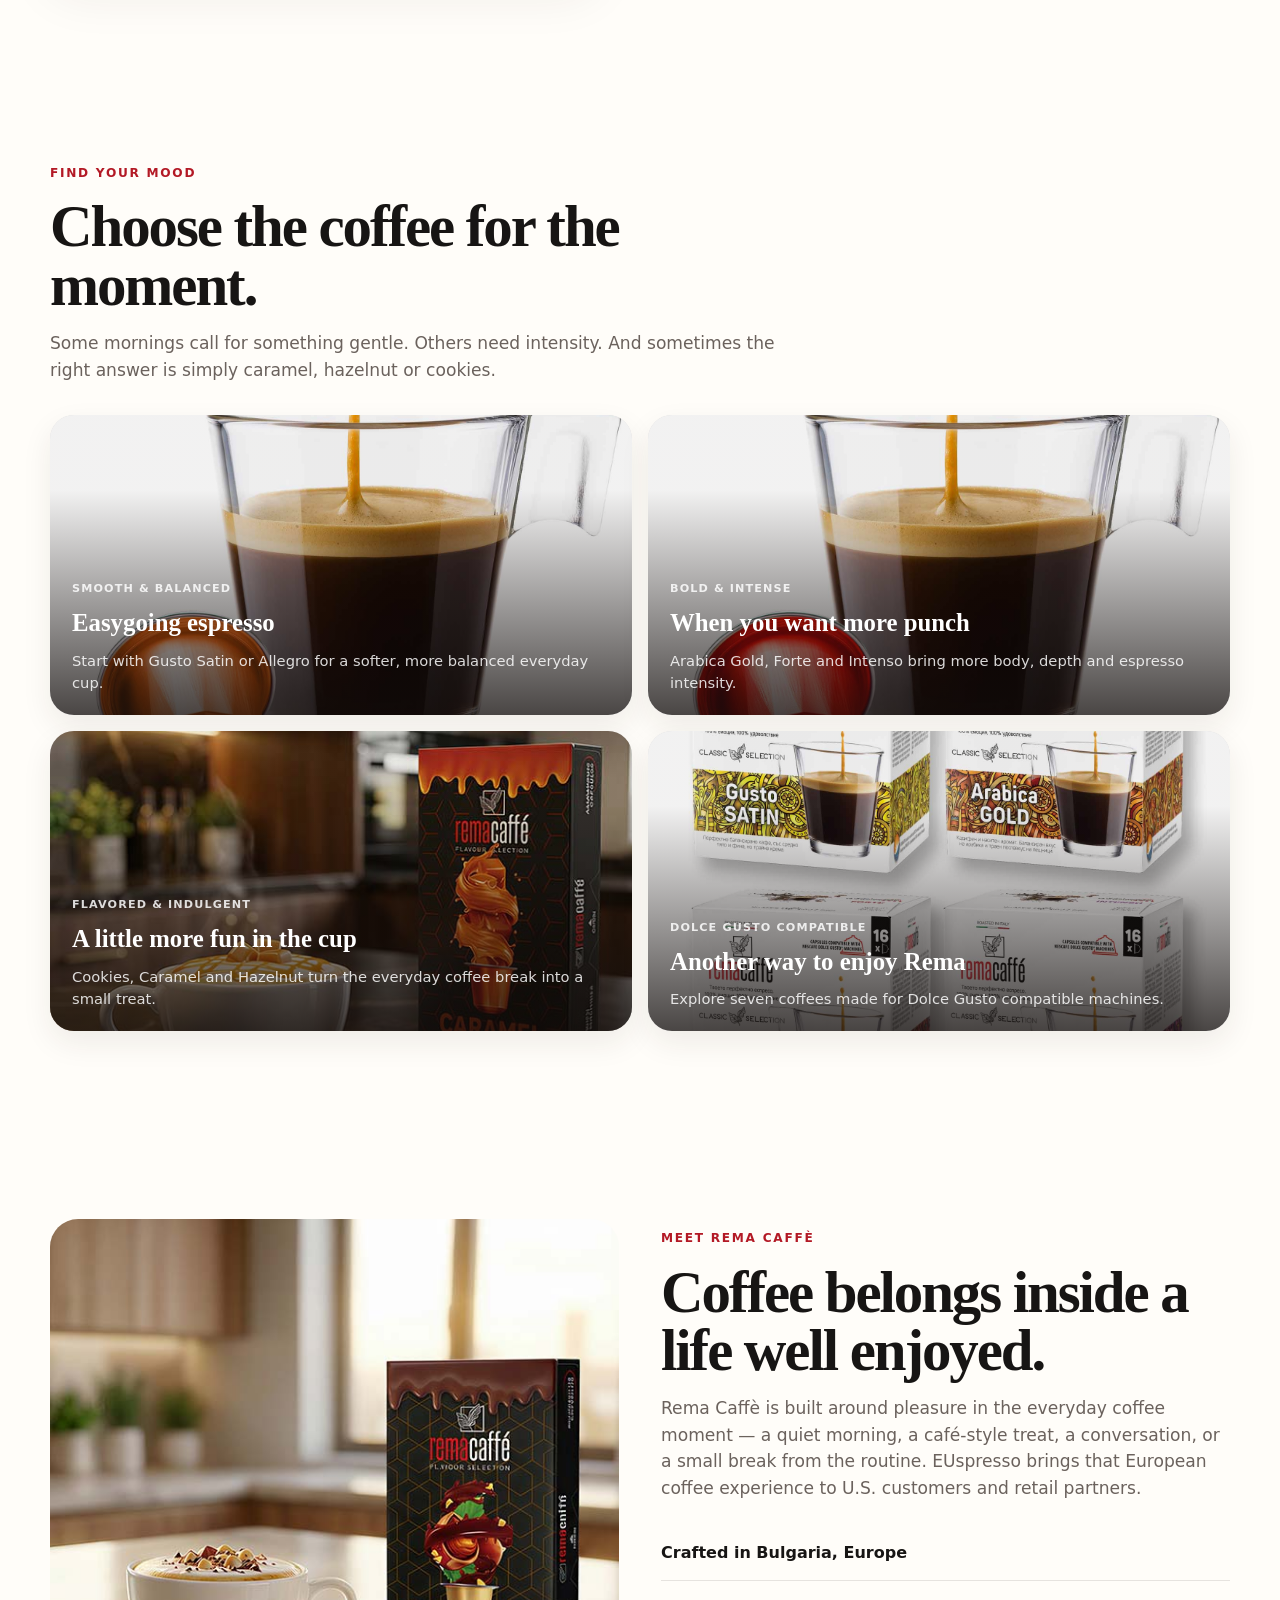
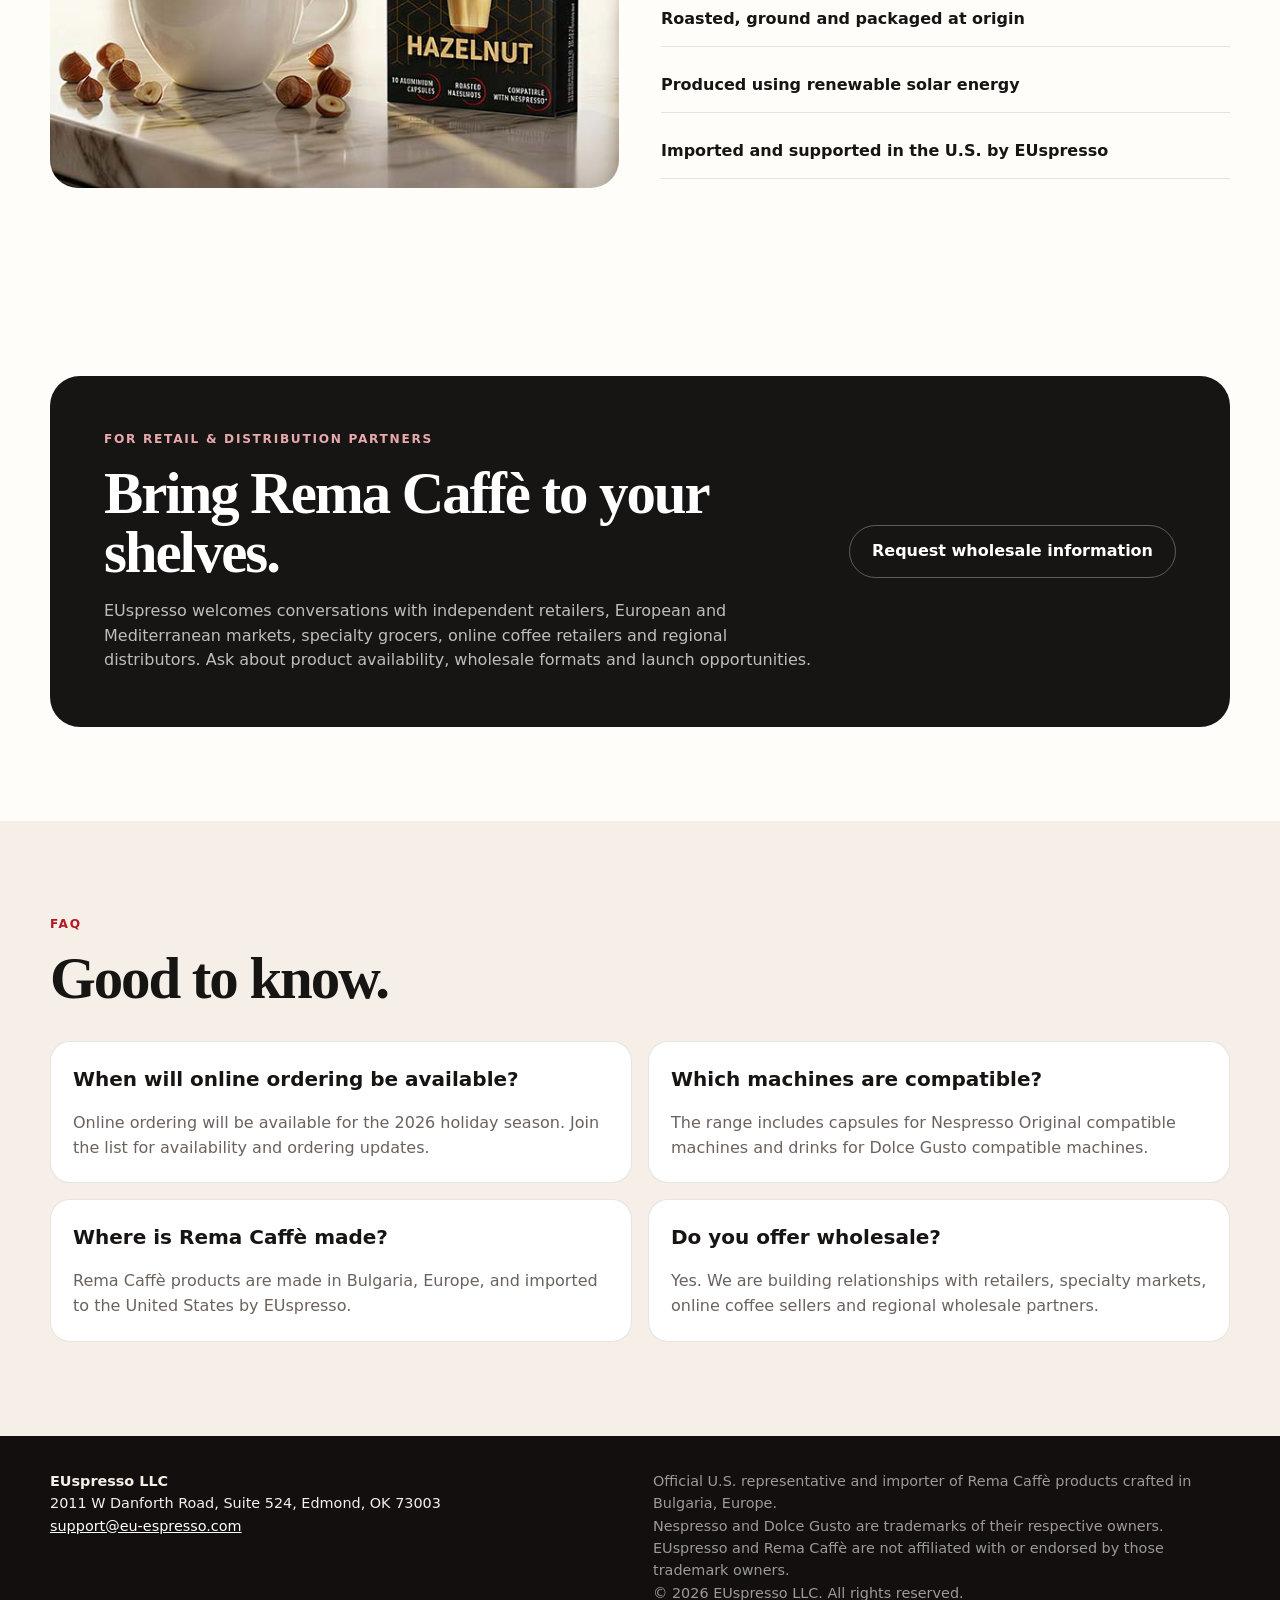
==== commit bb7f1f1b: "Refine collection copy and holiday 2026 availability" ====
--- a/index.html
+++ b/index.html
@@ -670,7 +670,7 @@
       </div>
     </section>
 
-    <section class="section alt"><div class="wrap shop-preview"><div><div class="eyebrow">Launch preview</div><h2>Start with a pack, then find your favorite.</h2><p class="section-copy">Explore the suggested launch assortment, including single sleeves and discovery packs. Nespresso Original compatible sleeves are shown at a suggested launch MSRP of $7.99, with free standard shipping planned for orders of $40 or more.</p><div class="hero-actions"><a class="btn btn-primary" href="shop/">See planned launch packs</a></div></div><div><div class="shop-preview-image"><img src="assets/hero-rema-product-placement.png" alt="Woman enjoying espresso beside Rema Caffè capsules in a sunlit European-style kitchen"></div><div class="shop-cards"><article class="shop-card"><small>3 sleeves</small><h3>Flavor Trio</h3><p>Cookies, Caramel and Hazelnut.</p></article><article class="shop-card"><small>6 sleeves</small><h3>Build Your Six</h3><p>Mix the collection your way.</p></article><article class="shop-card"><small>8 sleeves</small><h3>Full Collection</h3><p>Try every Nespresso launch coffee.</p></article></div></div></div></section>
+    <section class="section alt"><div class="wrap shop-preview"><div><div class="eyebrow">Launch preview</div><h2>Start with a pack, then find your favorite.</h2><p class="section-copy">Explore the suggested launch assortment, including single sleeves and discovery packs. Nespresso Original compatible sleeves are shown at a suggested launch MSRP of $7.99, with free standard shipping planned for orders of $40 or more.</p><div class="hero-actions"><a class="btn btn-primary" href="shop/">See planned launch packs</a></div></div><div><div class="shop-preview-image"><img src="assets/hero-rema-product-placement.png" alt="Woman enjoying espresso beside Rema Caffè capsules in a sunlit European-style kitchen"></div><div class="shop-cards"><article class="shop-card"><small>3 sleeves</small><h3>Flavor Trio</h3><p>Cookies, Caramel and Hazelnut.</p></article><article class="shop-card"><small>6 sleeves</small><h3>Build Your Six</h3><p>Explore the collection your way.</p></article><article class="shop-card"><small>8 sleeves</small><h3>Full Collection</h3><p>Try every Nespresso coffee in the collection.</p></article></div></div></div></section>
 
     <section id="premium" class="section">
       <div class="wrap premium-grid">
@@ -740,7 +740,7 @@
           <h2>Coffee belongs inside a life well enjoyed.</h2>
           <p class="section-copy">Rema Caffè is built around pleasure in the everyday coffee moment — a quiet morning, a café-style treat, a conversation, or a small break from the routine. EUspresso brings that European coffee experience to U.S. customers and retail partners.</p>
           <ul class="proof-list">
-            <li>Crafted in Europe — Plovdiv, Bulgaria</li>
+            <li>Crafted in Bulgaria, Europe</li>
             <li>Roasted, ground and packaged at origin</li>
             <li>Produced using renewable solar energy</li>
             <li>Imported and supported in the U.S. by EUspresso</li>
@@ -771,7 +771,7 @@
         <div class="faq-grid">
           <article class="faq">
             <h3>When will online ordering be available?</h3>
-            <p>EUspresso is preparing the U.S. launch. Join the launch list for availability and ordering updates.</p>
+            <p>Online ordering will be available for the 2026 holiday season. Join the list for availability and ordering updates.</p>
           </article>
           <article class="faq">
             <h3>Which machines are compatible?</h3>
@@ -779,7 +779,7 @@
           </article>
           <article class="faq">
             <h3>Where is Rema Caffè made?</h3>
-            <p>Rema Caffè products are made in Plovdiv, Bulgaria, and imported to the United States by EUspresso.</p>
+            <p>Rema Caffè products are made in Bulgaria, Europe, and imported to the United States by EUspresso.</p>
           </article>
           <article class="faq">
             <h3>Do you offer wholesale?</h3>
@@ -798,7 +798,7 @@
         <a href="mailto:support@eu-espresso.com">support@eu-espresso.com</a>
       </div>
       <div class="footer-muted">
-        Official U.S. representative and importer of Rema Caffè products crafted in Bulgaria.<br>
+        Official U.S. representative and importer of Rema Caffè products crafted in Bulgaria, Europe.<br>
         Nespresso and Dolce Gusto are trademarks of their respective owners. EUspresso and Rema Caffè are not affiliated with or endorsed by those trademark owners.<br>
         &copy; <span id="year"></span> EUspresso LLC. All rights reserved.
       </div>
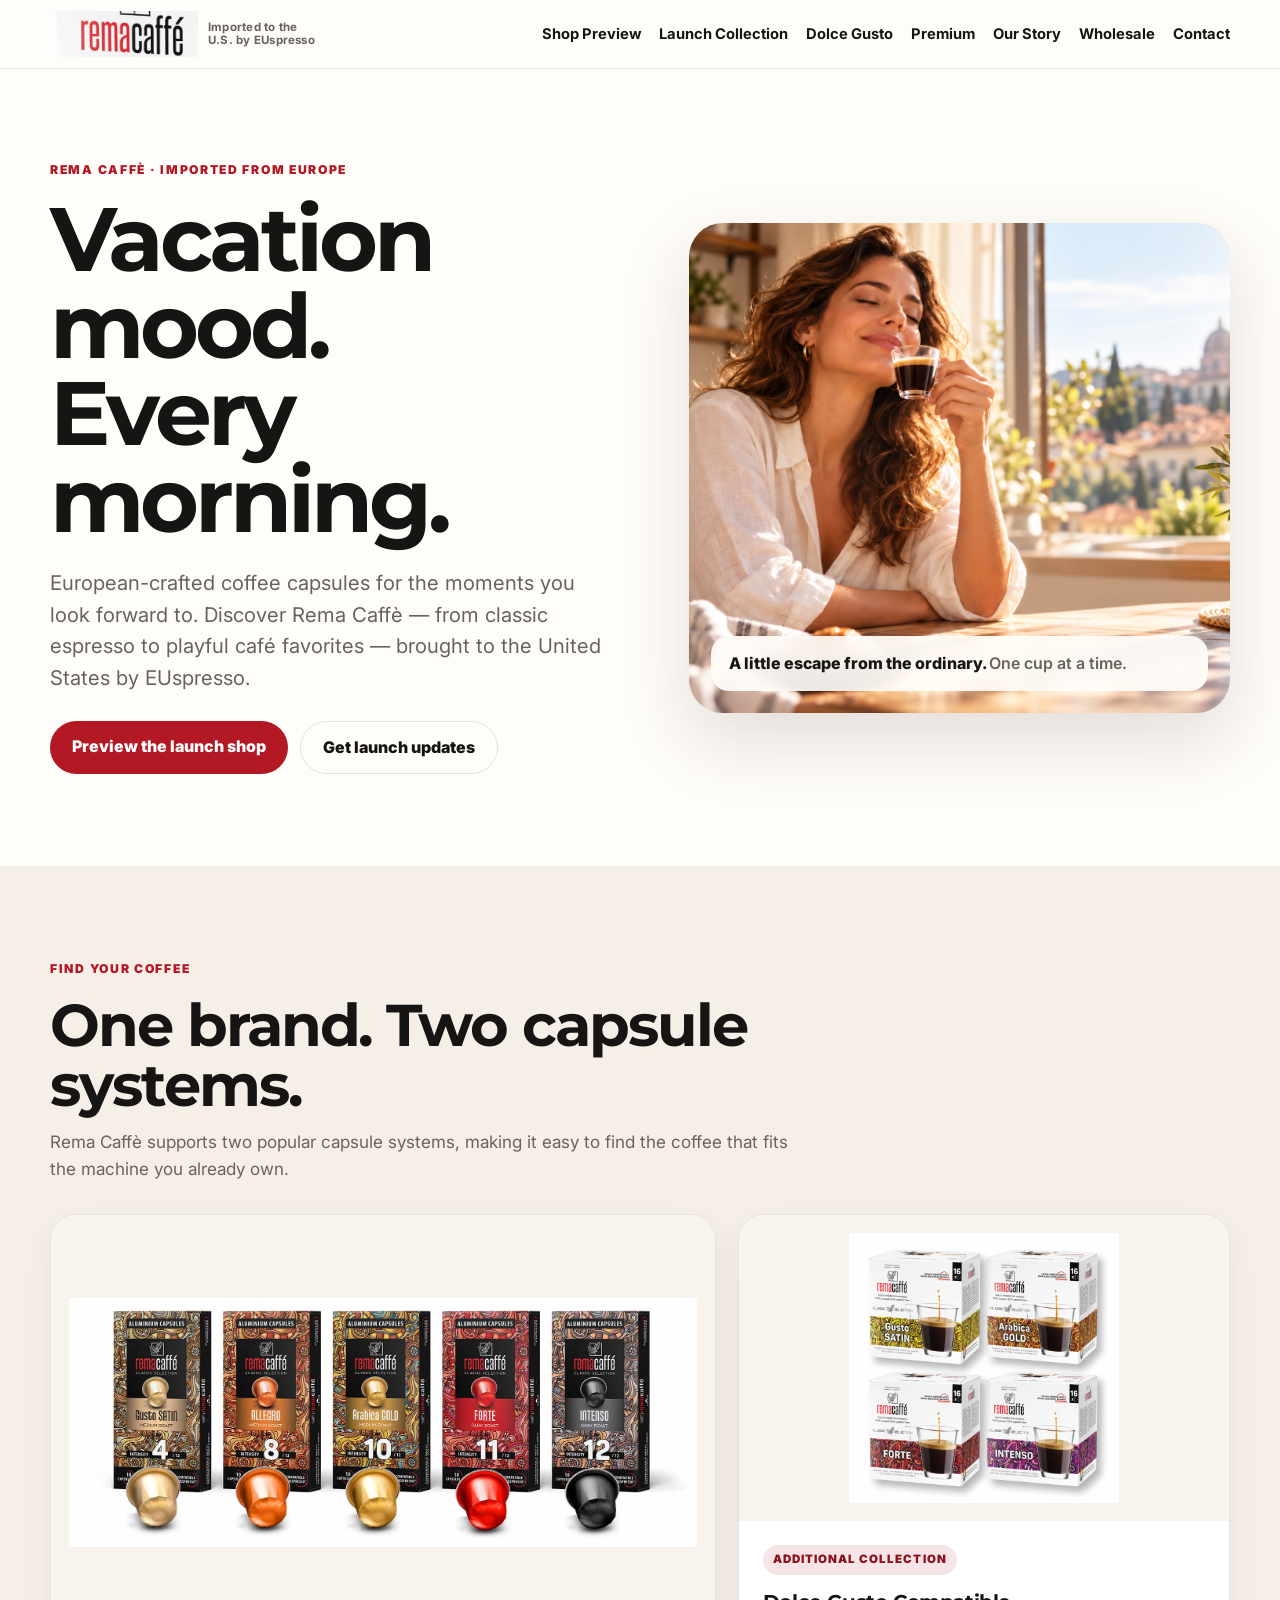
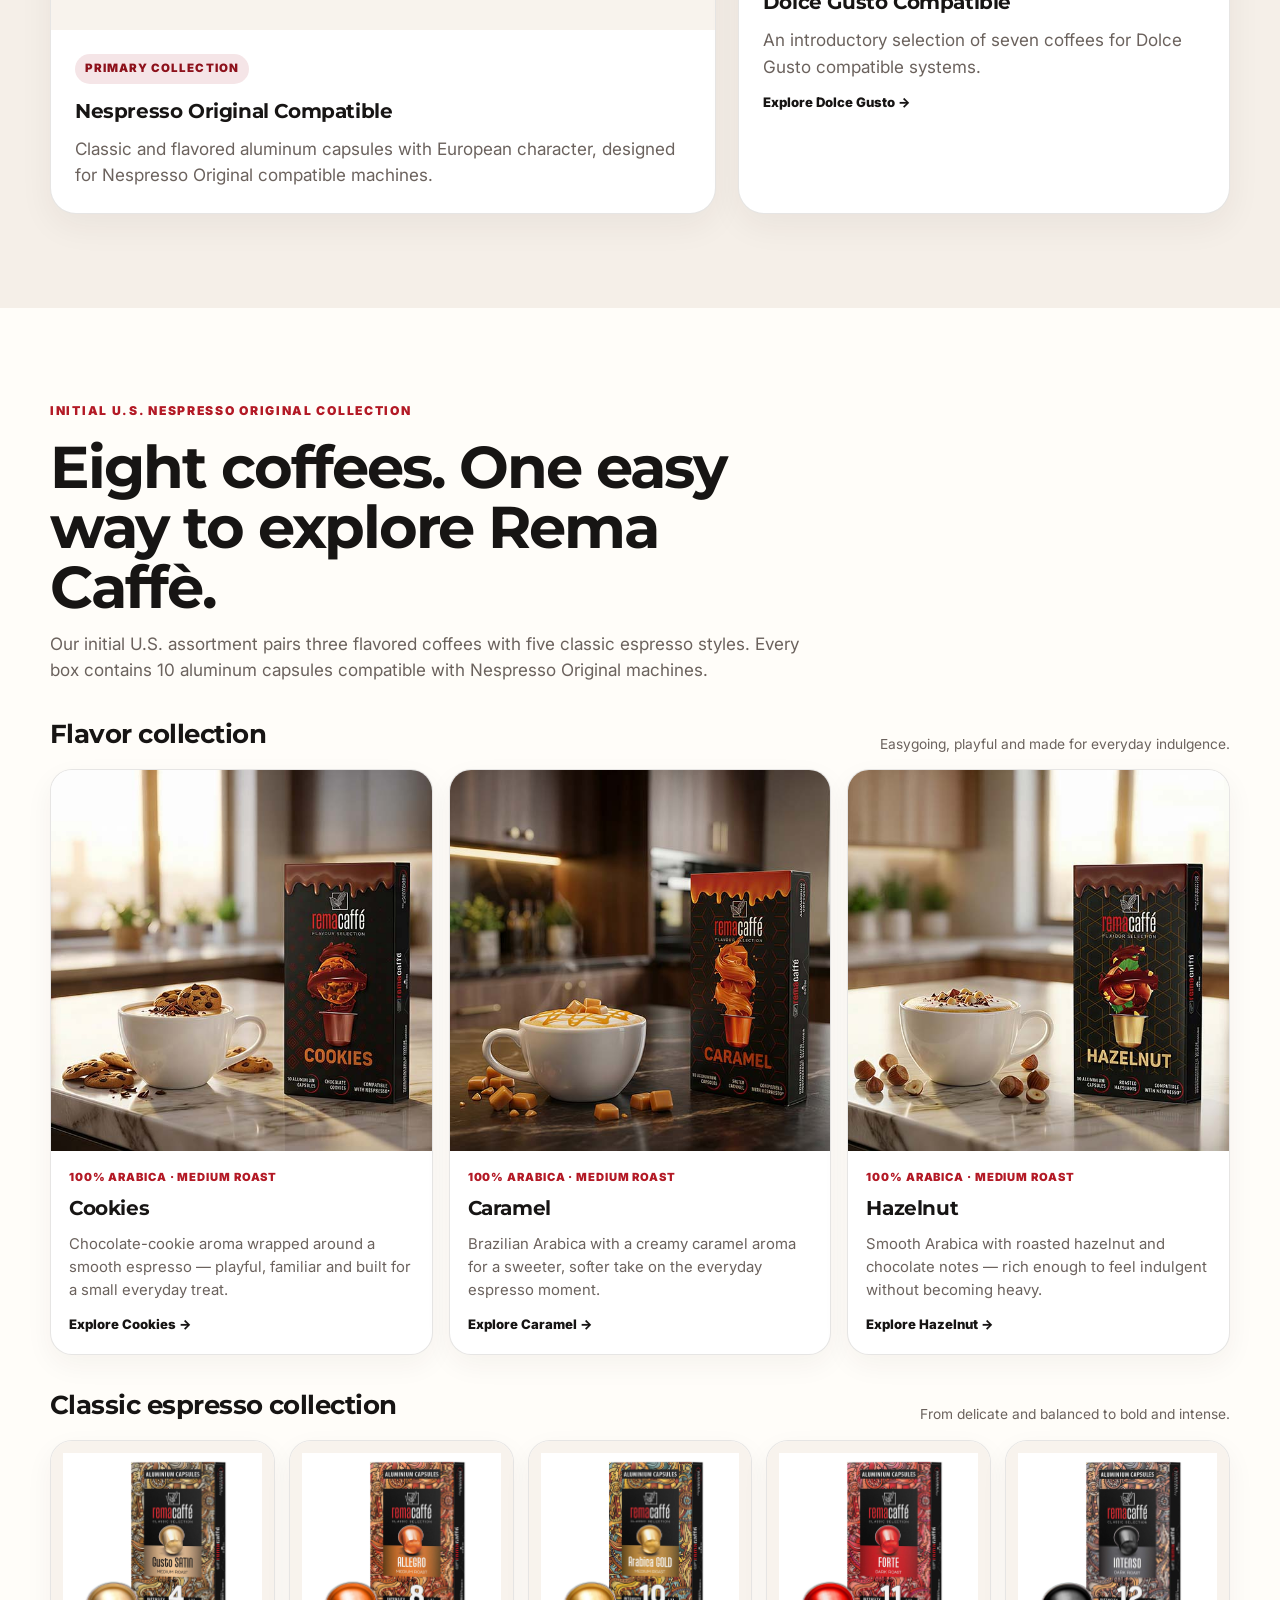
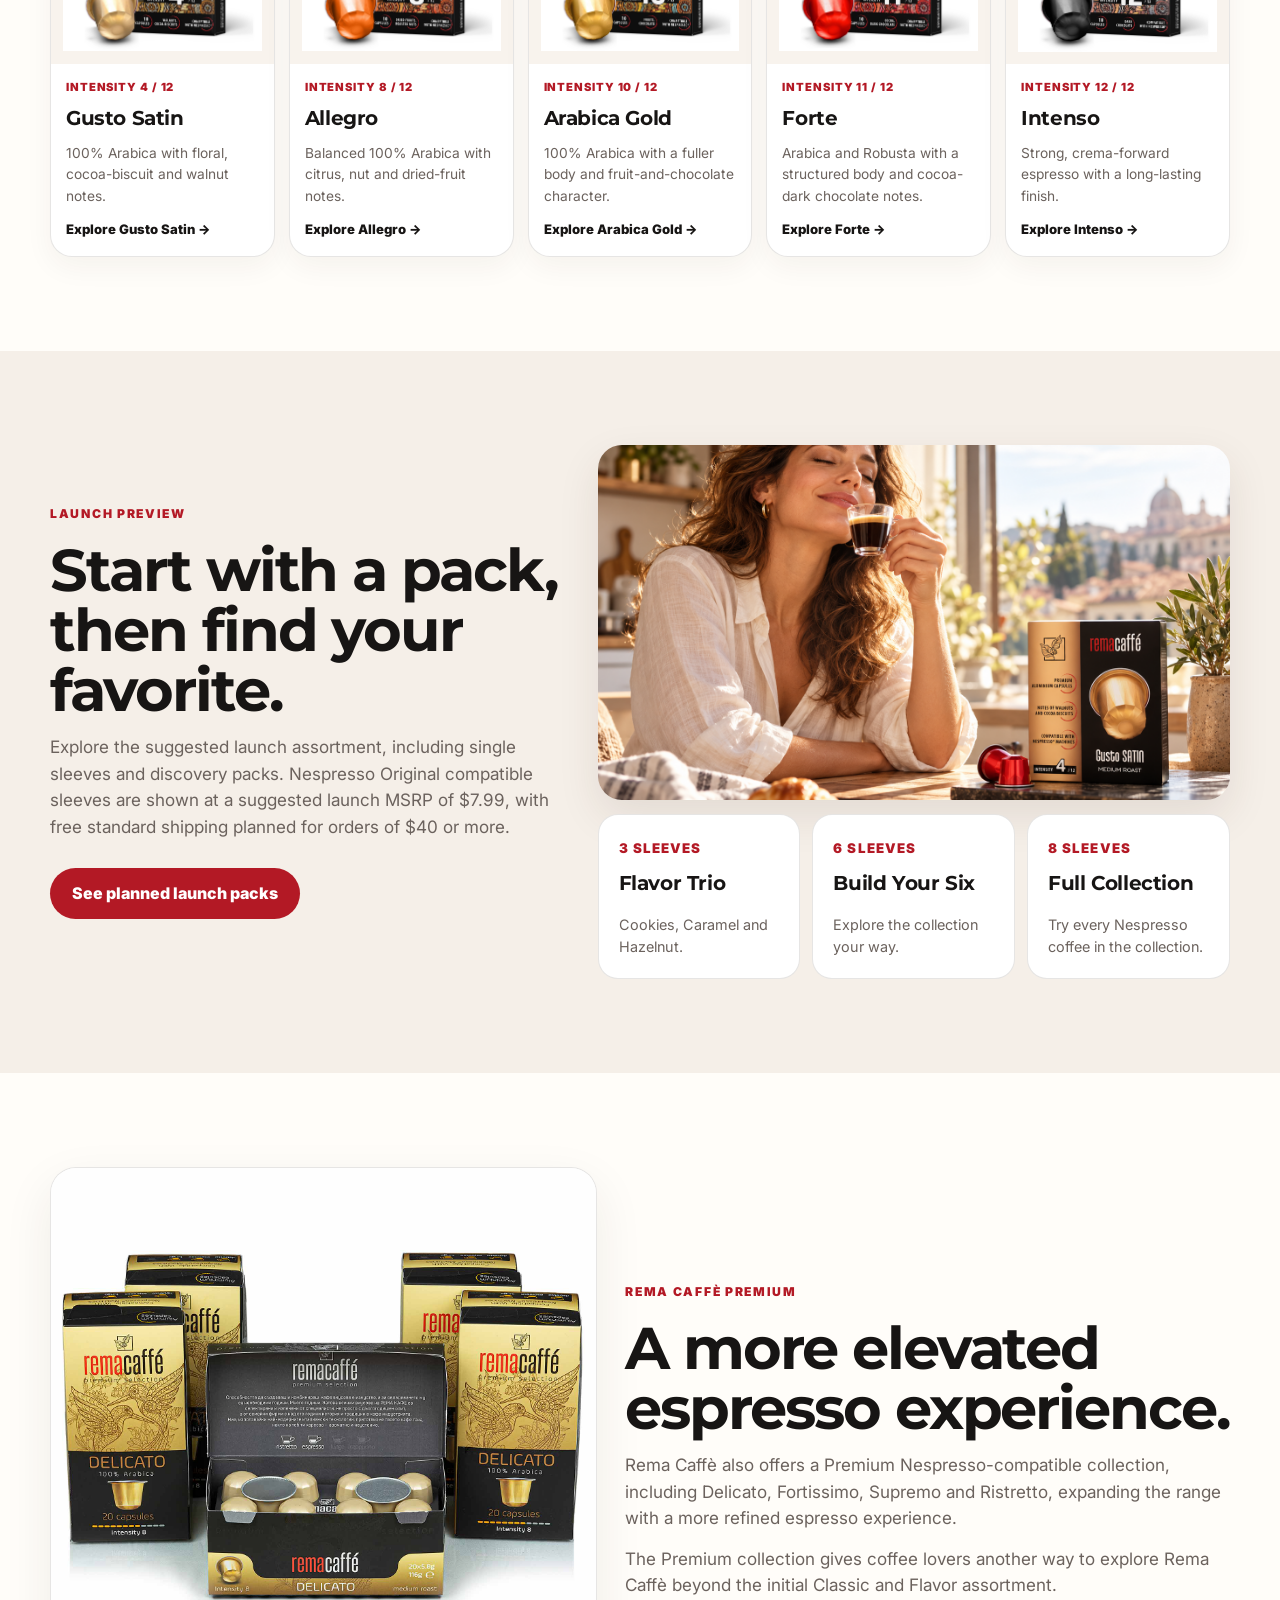
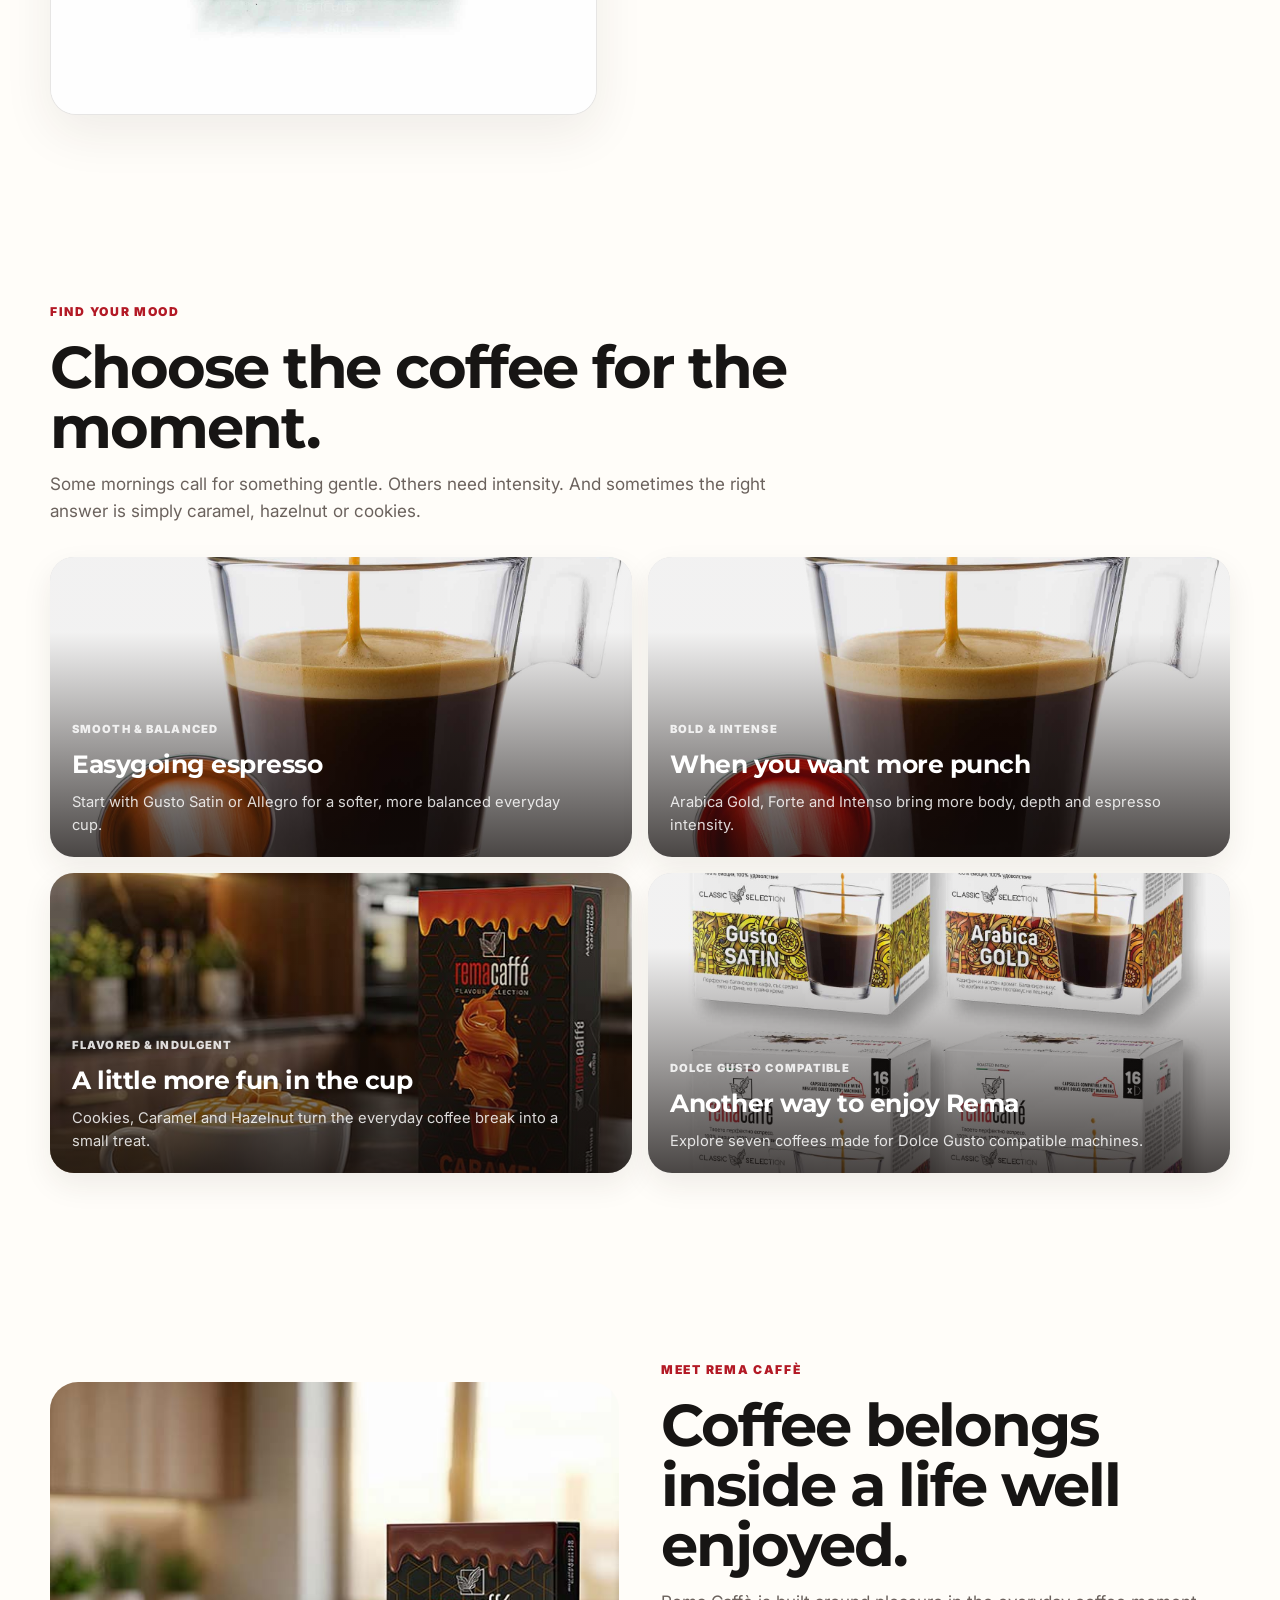
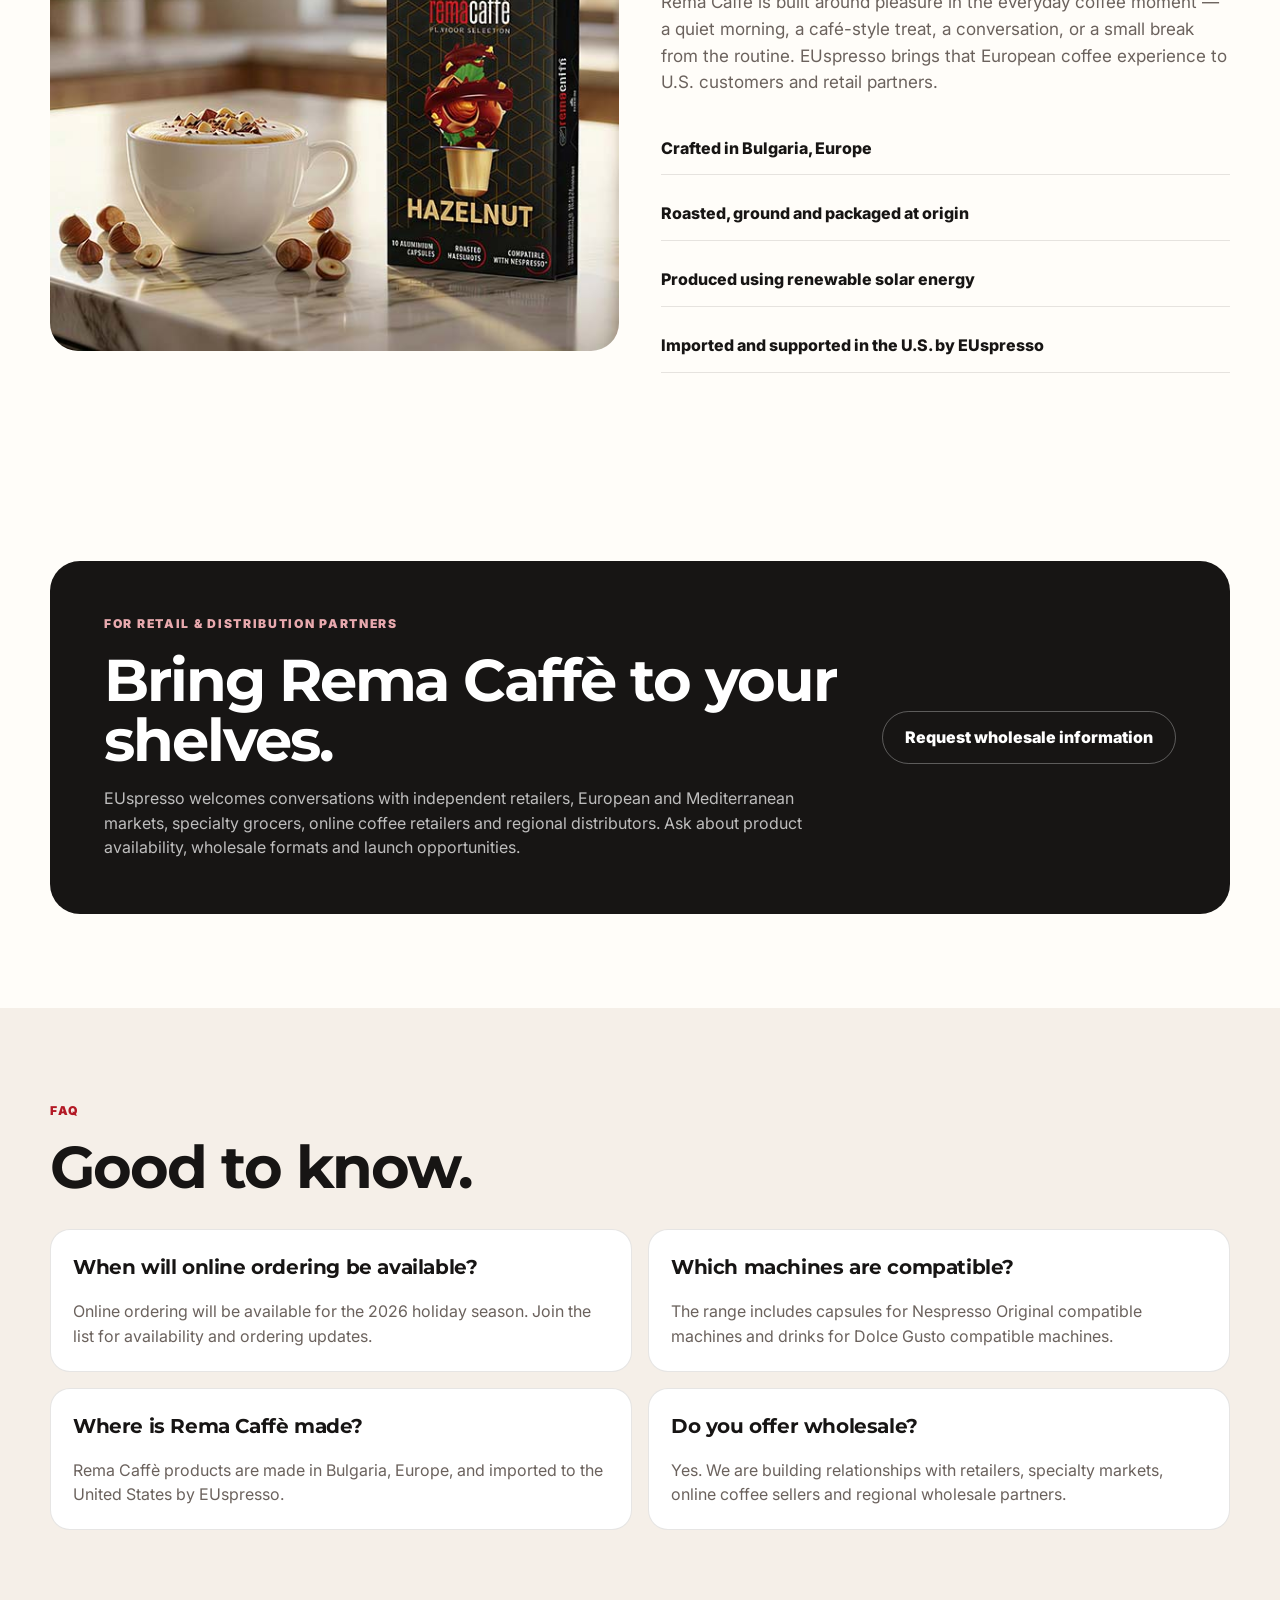
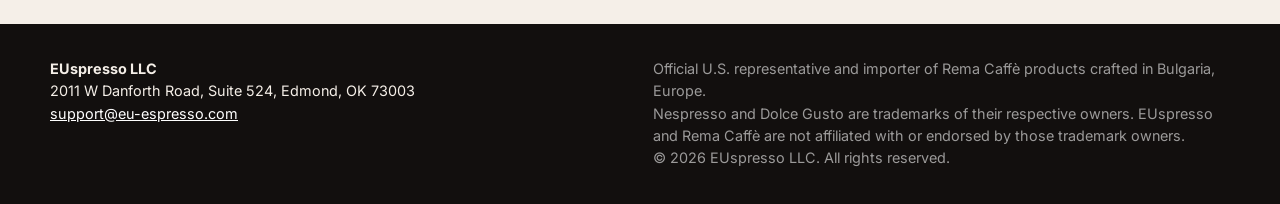
==== commit a74b3c4b: "Modernize site typography with Montserrat and Inter" ====
--- a/index.html
+++ b/index.html
@@ -13,6 +13,8 @@
   <link rel="icon" href="EUspresso.PNG" type="image/png" />
   <meta name="viewport" content="width=device-width, initial-scale=1" />
   <style>
+    @import url('https://fonts.googleapis.com/css2?family=Inter:wght@400;500;600;700;800;900&family=Montserrat:wght@600;700;800&display=swap');
+
     :root {
       --red: #b31925;
       --red-dark: #8d111b;
@@ -28,7 +30,7 @@
     html { scroll-behavior: smooth; }
     body {
       margin: 0;
-      font-family: Inter, ui-sans-serif, system-ui, -apple-system, BlinkMacSystemFont, "Segoe UI", sans-serif;
+      font-family: "Inter", ui-sans-serif, system-ui, -apple-system, BlinkMacSystemFont, "Segoe UI", sans-serif;
       color: var(--ink);
       background: var(--paper);
       line-height: 1.55;
@@ -105,9 +107,10 @@
     }
     h1 {
       margin: 0;
-      font-family: Georgia, "Times New Roman", serif;
+      font-family: "Montserrat", "Inter", sans-serif;
       font-size: clamp(3.25rem, 7vw, 6.5rem);
-      line-height: .94;
+      font-weight: 700;
+      line-height: .97;
       letter-spacing: -.045em;
       max-width: 760px;
     }
@@ -173,13 +176,14 @@
       margin-bottom: 32px;
     }
     h2 {
-      font-family: Georgia, "Times New Roman", serif;
+      font-family: "Montserrat", "Inter", sans-serif;
       font-size: clamp(2.2rem, 4.6vw, 4rem);
-      line-height: 1;
+      font-weight: 700;
+      line-height: 1.02;
       letter-spacing: -.035em;
       margin: 0 0 14px;
     }
-    h3 { margin: 0 0 9px; font-size: 1.25rem; }
+    h3 { margin: 0 0 9px; font-family: "Montserrat", "Inter", sans-serif; font-size: 1.25rem; font-weight: 700; letter-spacing: -.02em; }
     .section-copy { color: var(--muted); font-size: 1.07rem; margin: 0; }
 
     .system-grid {
@@ -256,8 +260,9 @@
       margin: 30px 0 14px;
     }
     .collection-group-head h3 {
-      font-family: Georgia, "Times New Roman", serif;
+      font-family: "Montserrat", "Inter", sans-serif;
       font-size: 1.65rem;
+      font-weight: 700;
       margin: 0;
     }
     .collection-group-head span {
@@ -404,8 +409,9 @@
     }
     .mood-copy h3 {
       margin: 0 0 7px;
-      font-family: Georgia, "Times New Roman", serif;
+      font-family: "Montserrat", "Inter", sans-serif;
       font-size: 1.55rem;
+      font-weight: 700;
     }
     .mood-copy p {
       margin: 0;
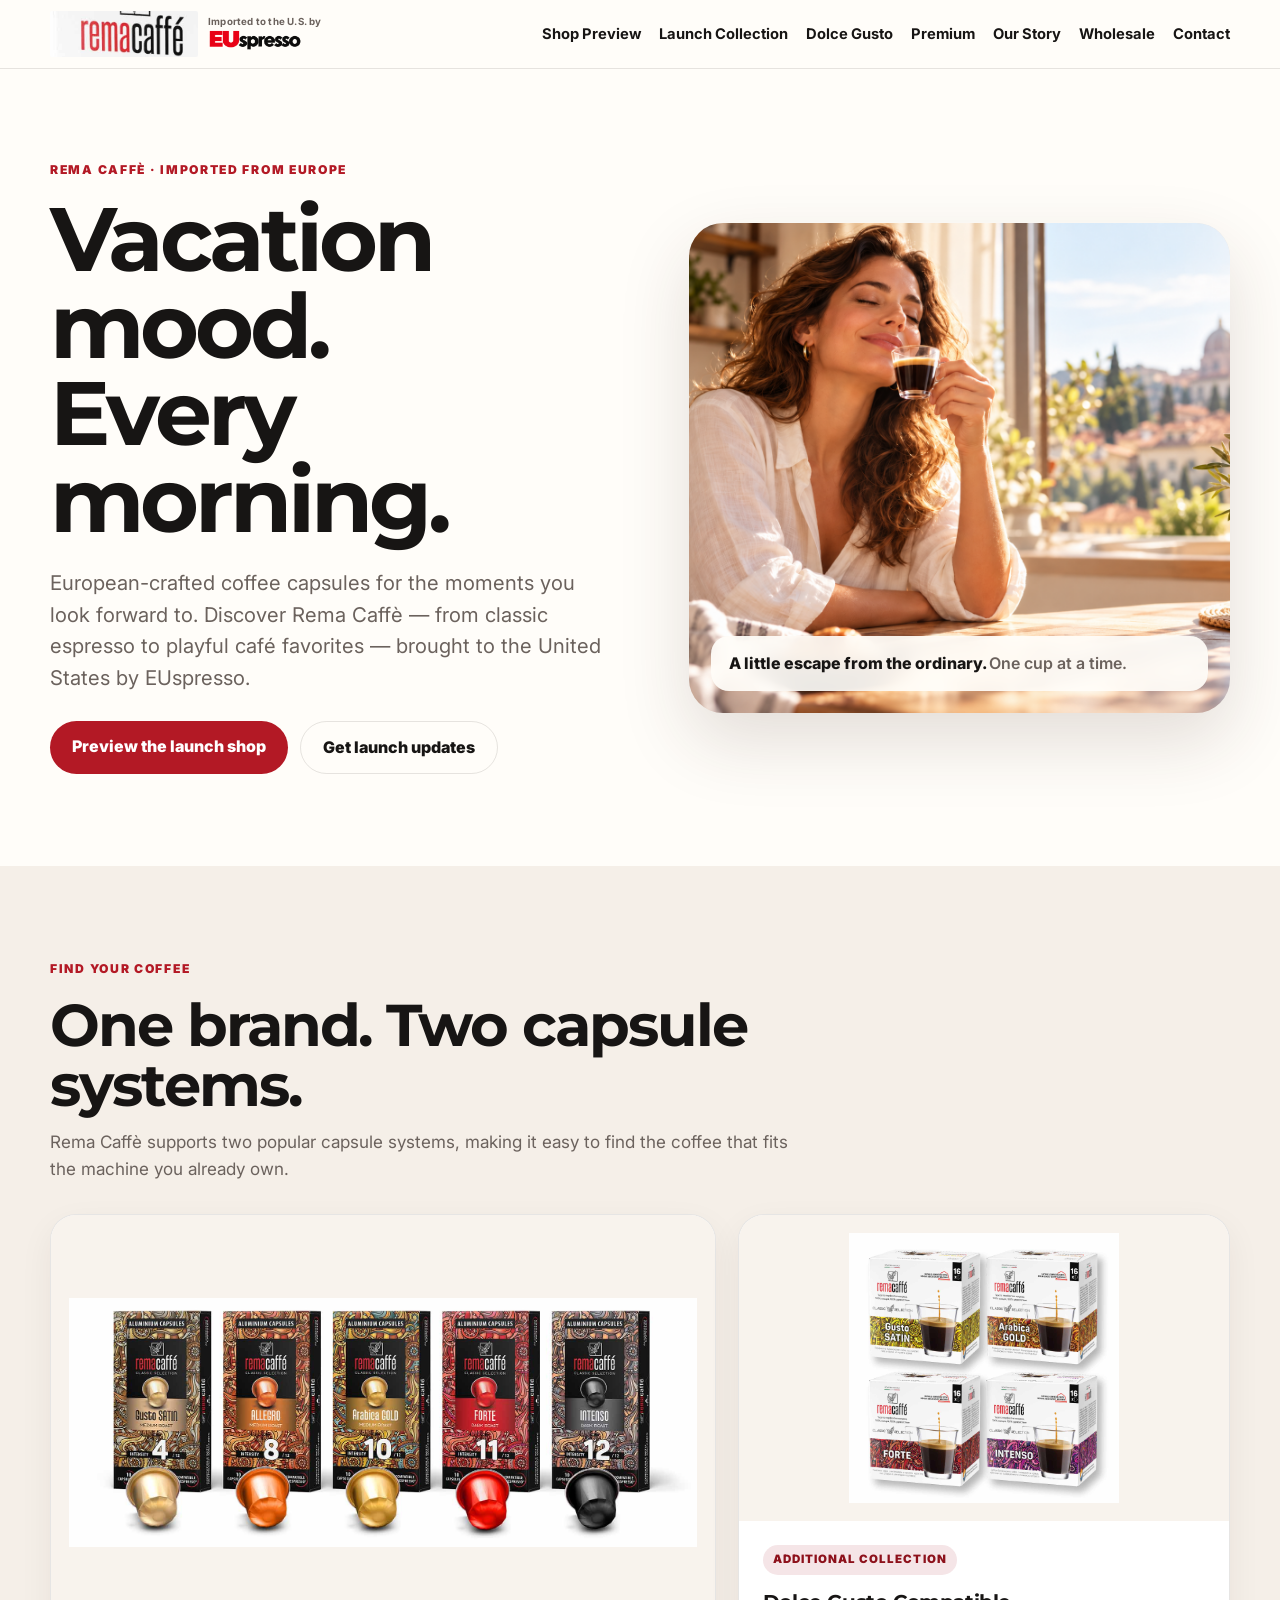
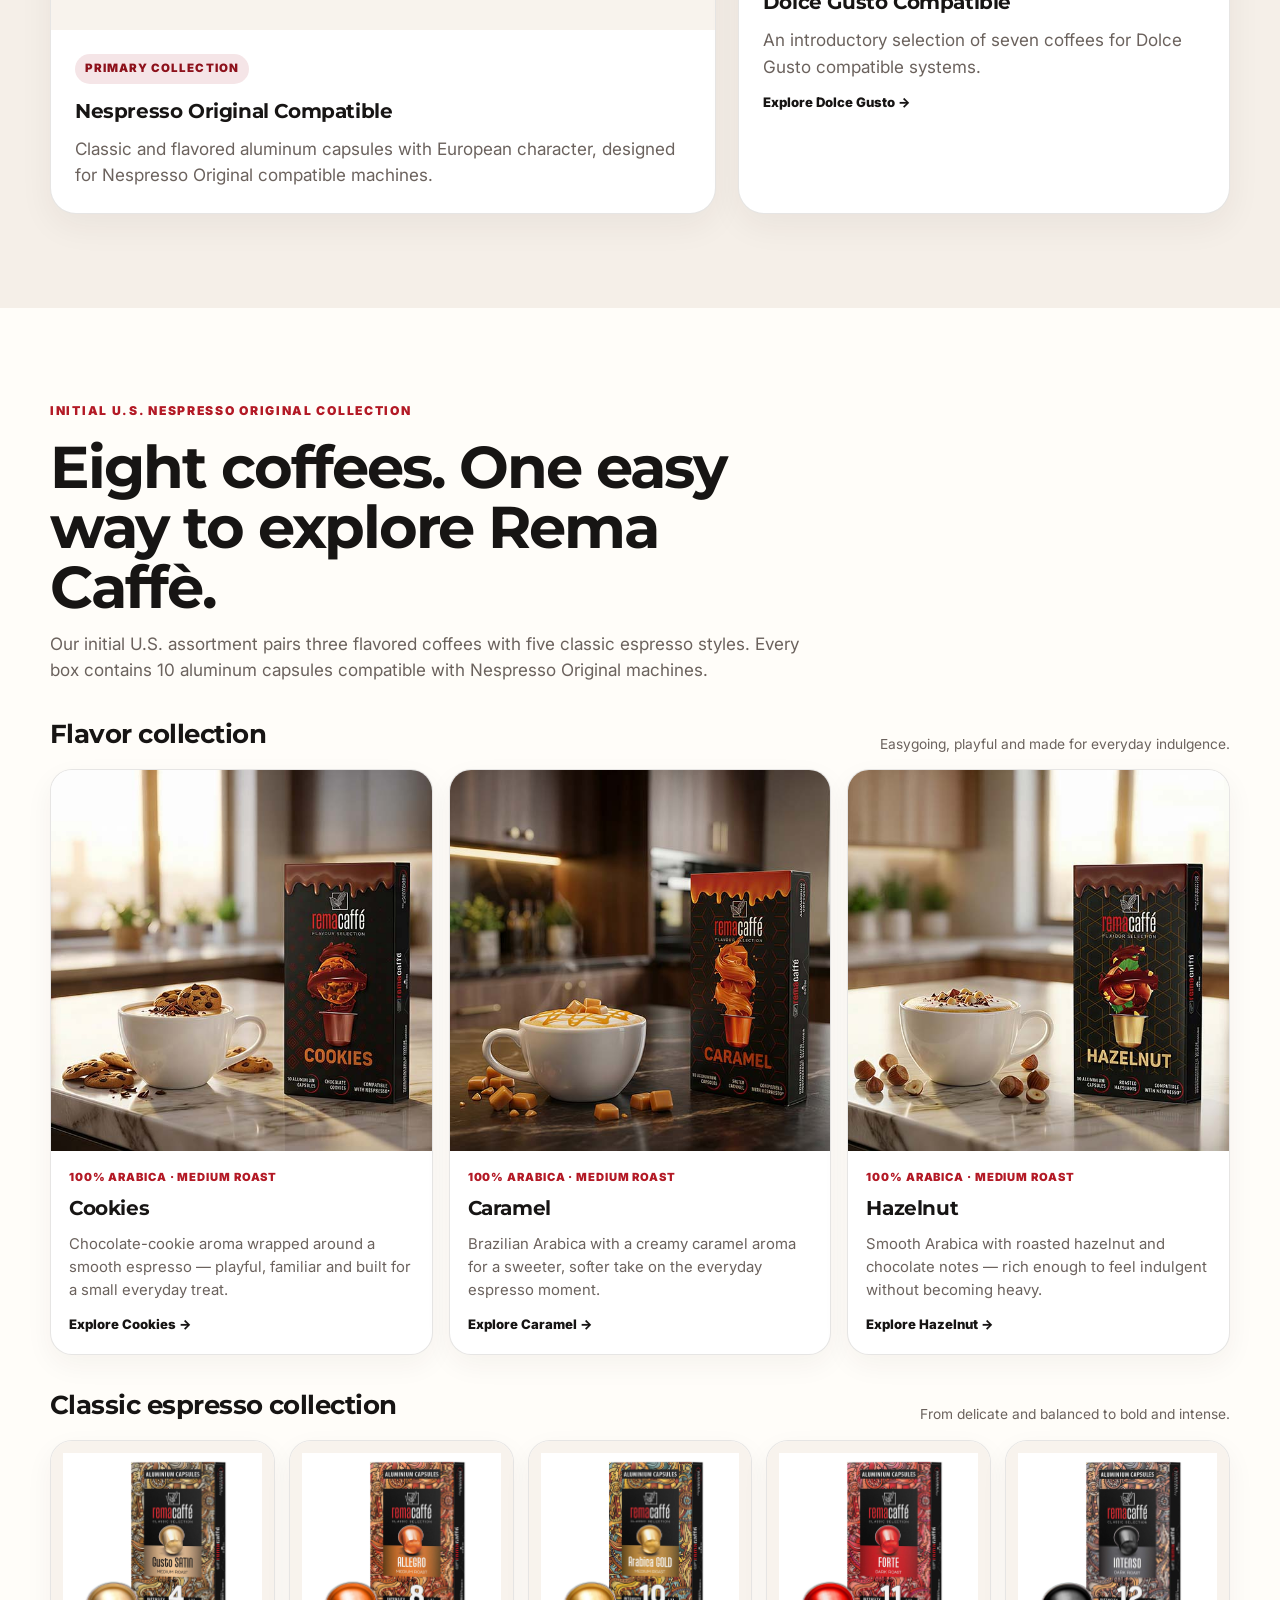
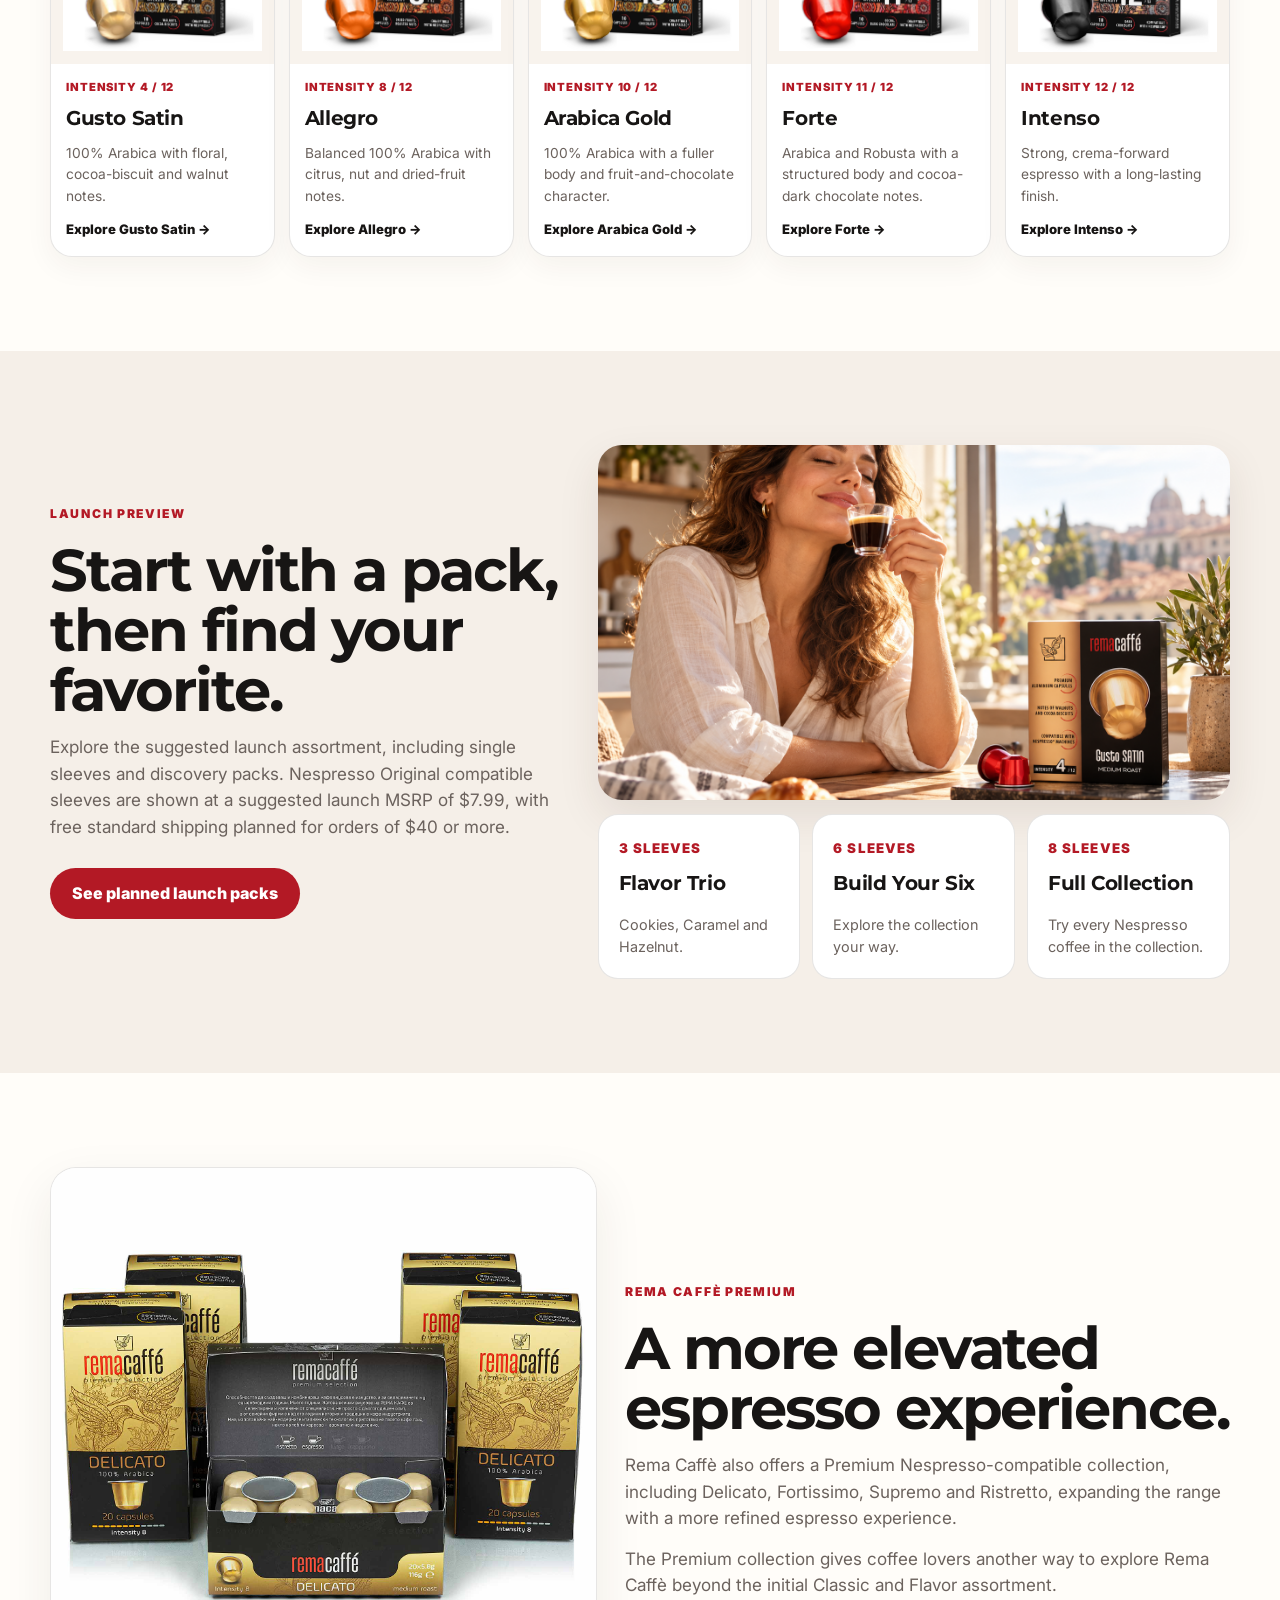
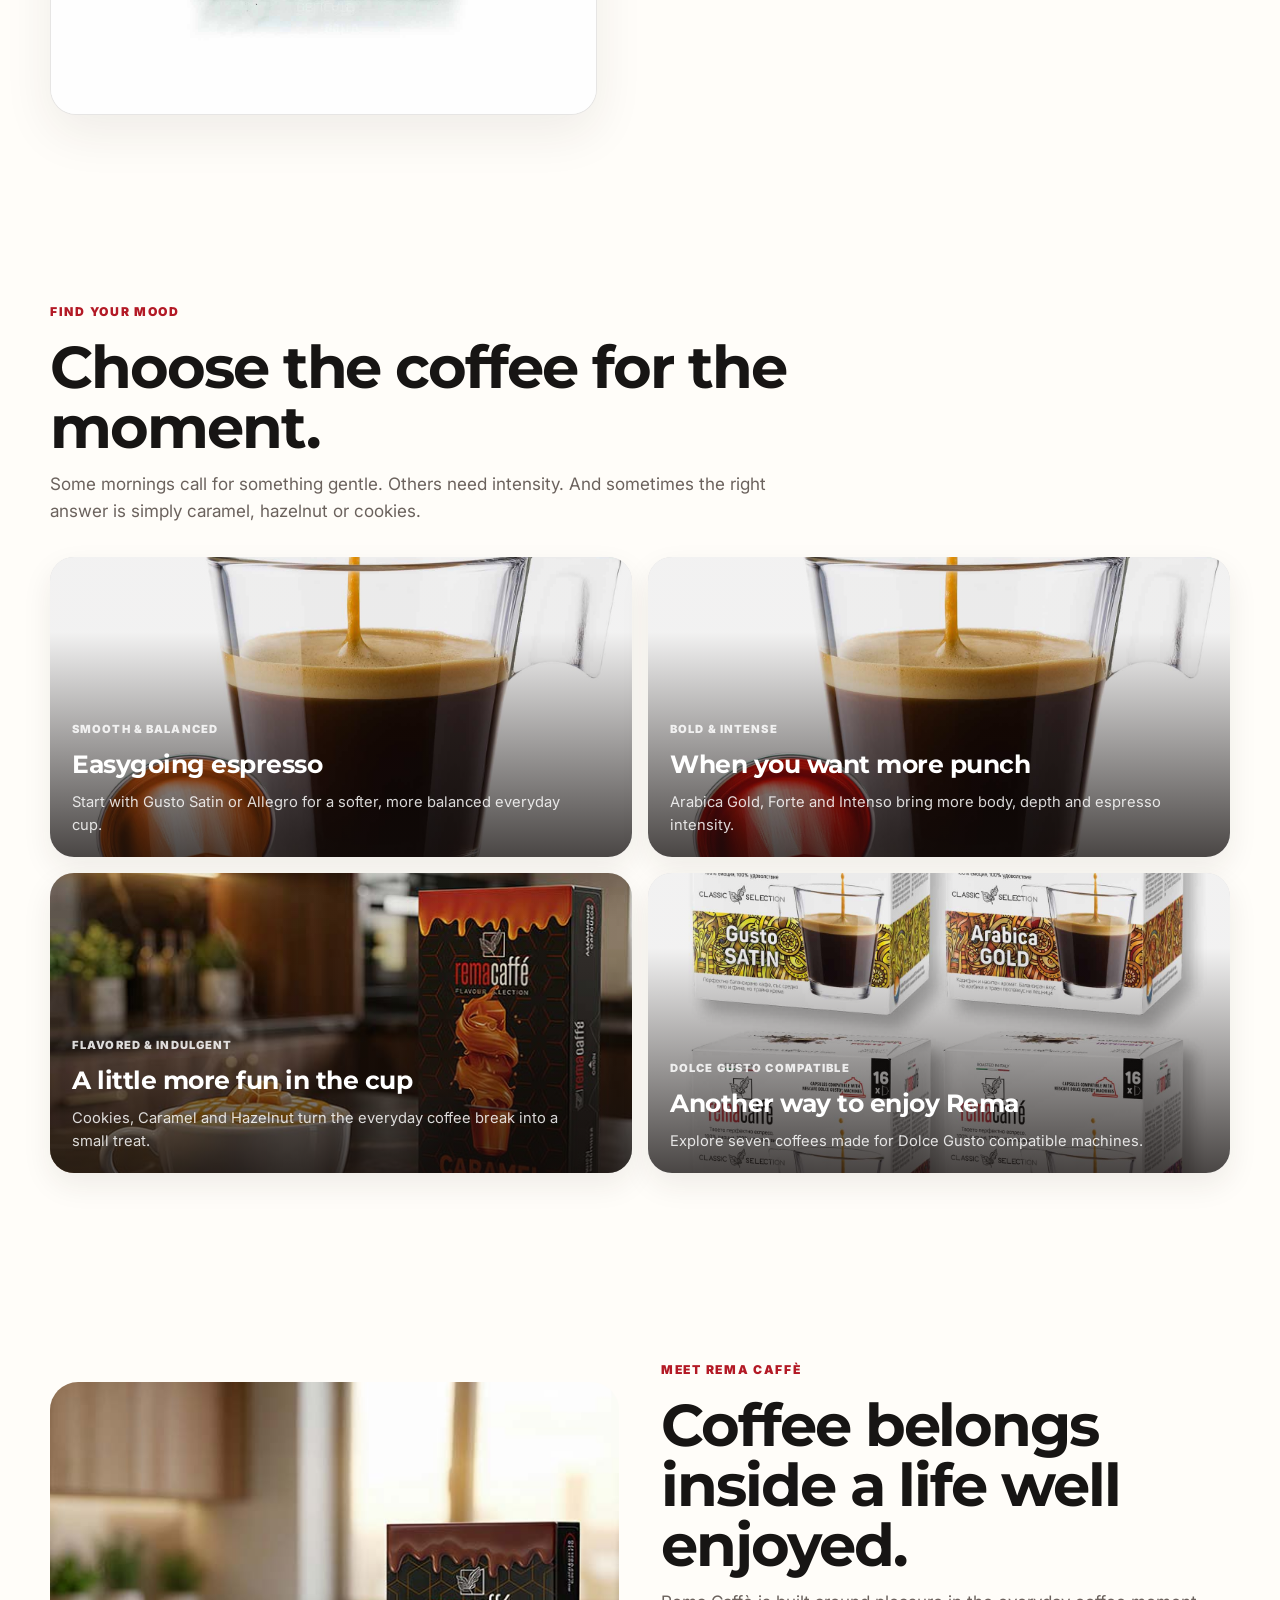
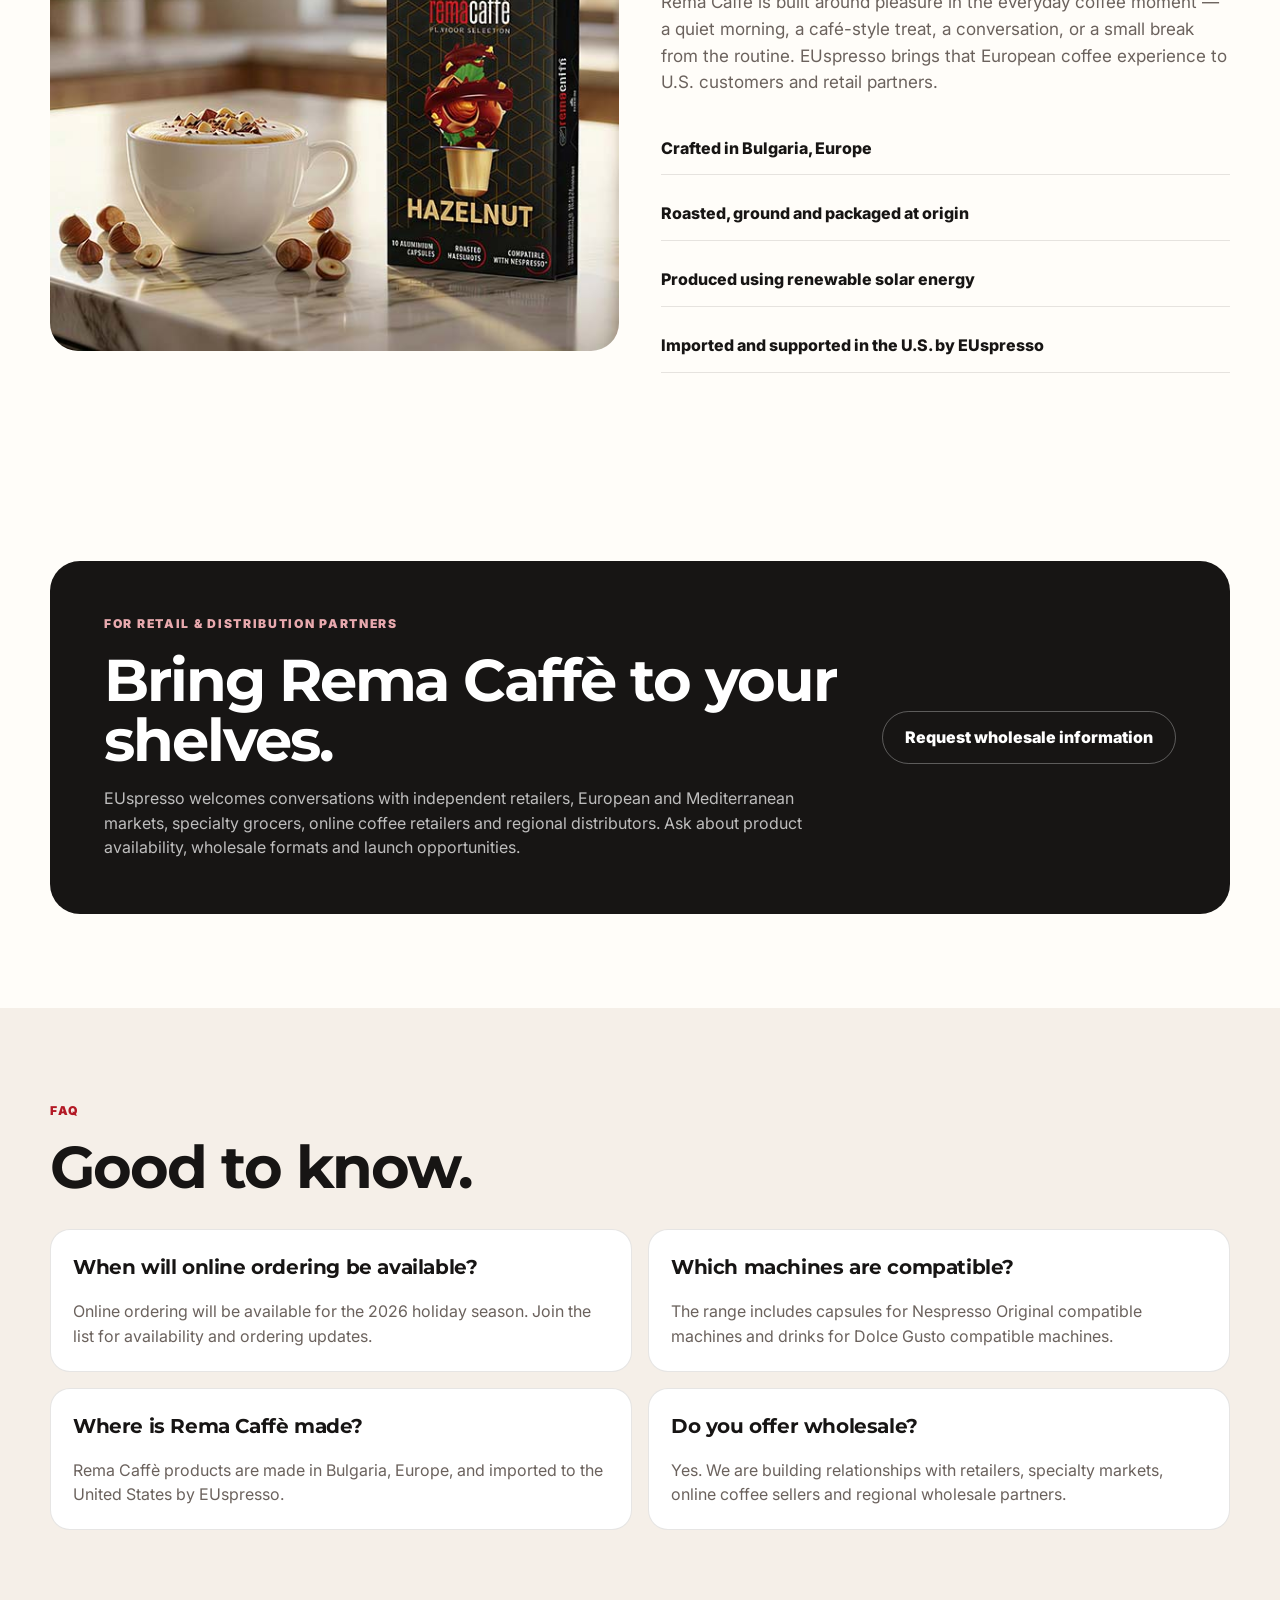
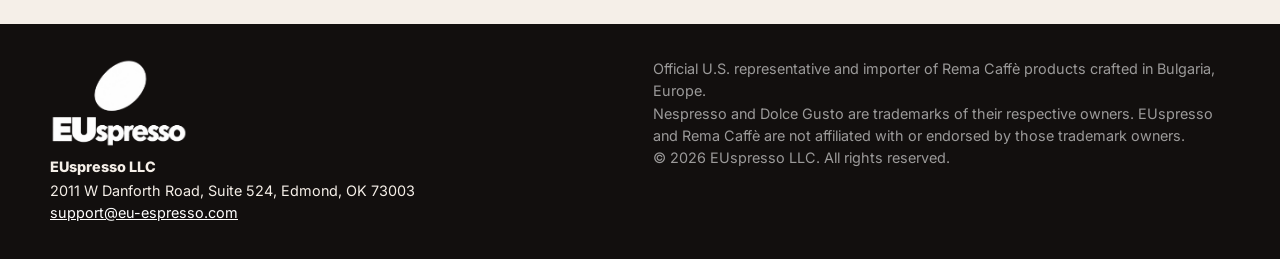
==== commit 0330778a: "Update EUspresso brand assets across website" ====
--- a/index.html
+++ b/index.html
@@ -10,7 +10,9 @@
   <meta property="og:image" content="https://eu-espresso.com/assets/rema-classic-alu-all-caps.jpg" />
   <meta property="og:type" content="website" />
   <meta property="og:url" content="https://eu-espresso.com/" />
-  <link rel="icon" href="EUspresso.PNG" type="image/png" />
+  <link rel="icon" type="image/png" sizes="32x32" href="/assets/favicon-32.png">
+  <link rel="icon" type="image/png" sizes="64x64" href="/assets/favicon-64.png">
+  <link rel="apple-touch-icon" sizes="180x180" href="/assets/apple-touch-icon.png">
   <meta name="viewport" content="width=device-width, initial-scale=1" />
   <style>
     @import url('https://fonts.googleapis.com/css2?family=Inter:wght@400;500;600;700;800;900&family=Montserrat:wght@600;700;800&display=swap');
@@ -69,12 +71,20 @@
       border-radius: 2px;
     }
     .brand-import {
+      display: flex;
+      flex-direction: column;
+      gap: 2px;
       color: var(--muted);
-      font-size: .72rem;
+      font-size: .61rem;
       font-weight: 700;
       letter-spacing: .02em;
-      max-width: 110px;
-      line-height: 1.15;
+      line-height: 1.05;
+      white-space: nowrap;
+    }
+    .brand-import-logo {
+      display: block;
+      width: 94px;
+      height: auto;
     }
     .nav-links {
       display: flex;
@@ -483,6 +493,8 @@
       font-size: .9rem;
     }
     .footer-inner a { color: #fff; }
+    .footer-logo { display:block; width:138px; height:auto; margin:0 0 8px; }
+    .footer-company { font-weight:800; margin-bottom:2px; }
     .footer-muted { color: rgba(255,255,255,.58); }
 
     @media (max-width: 900px) {
@@ -513,7 +525,7 @@
     <div class="nav-inner">
       <a class="nav-brand" href="#top" aria-label="Rema Caffè, imported to the U.S. by EUspresso">
         <span class="brand-logo" aria-hidden="true"></span>
-        <span class="brand-import">Imported to the U.S. by EUspresso</span>
+        <span class="brand-import"><span>Imported to the U.S. by</span><img class="brand-import-logo" src="/assets/euspresso-wordmark.png" alt="EUspresso"></span>
       </a>
       <div class="nav-links">
         <a href="shop/">Shop Preview</a>
@@ -799,7 +811,8 @@
   <footer id="contact">
     <div class="footer-inner">
       <div>
-        <strong>EUspresso LLC</strong><br>
+        <img class="footer-logo" src="/assets/euspresso-logo-white.png" alt="EUspresso">
+        <div class="footer-company">EUspresso LLC</div>
         2011 W Danforth Road, Suite 524, Edmond, OK 73003<br>
         <a href="mailto:support@eu-espresso.com">support@eu-espresso.com</a>
       </div>
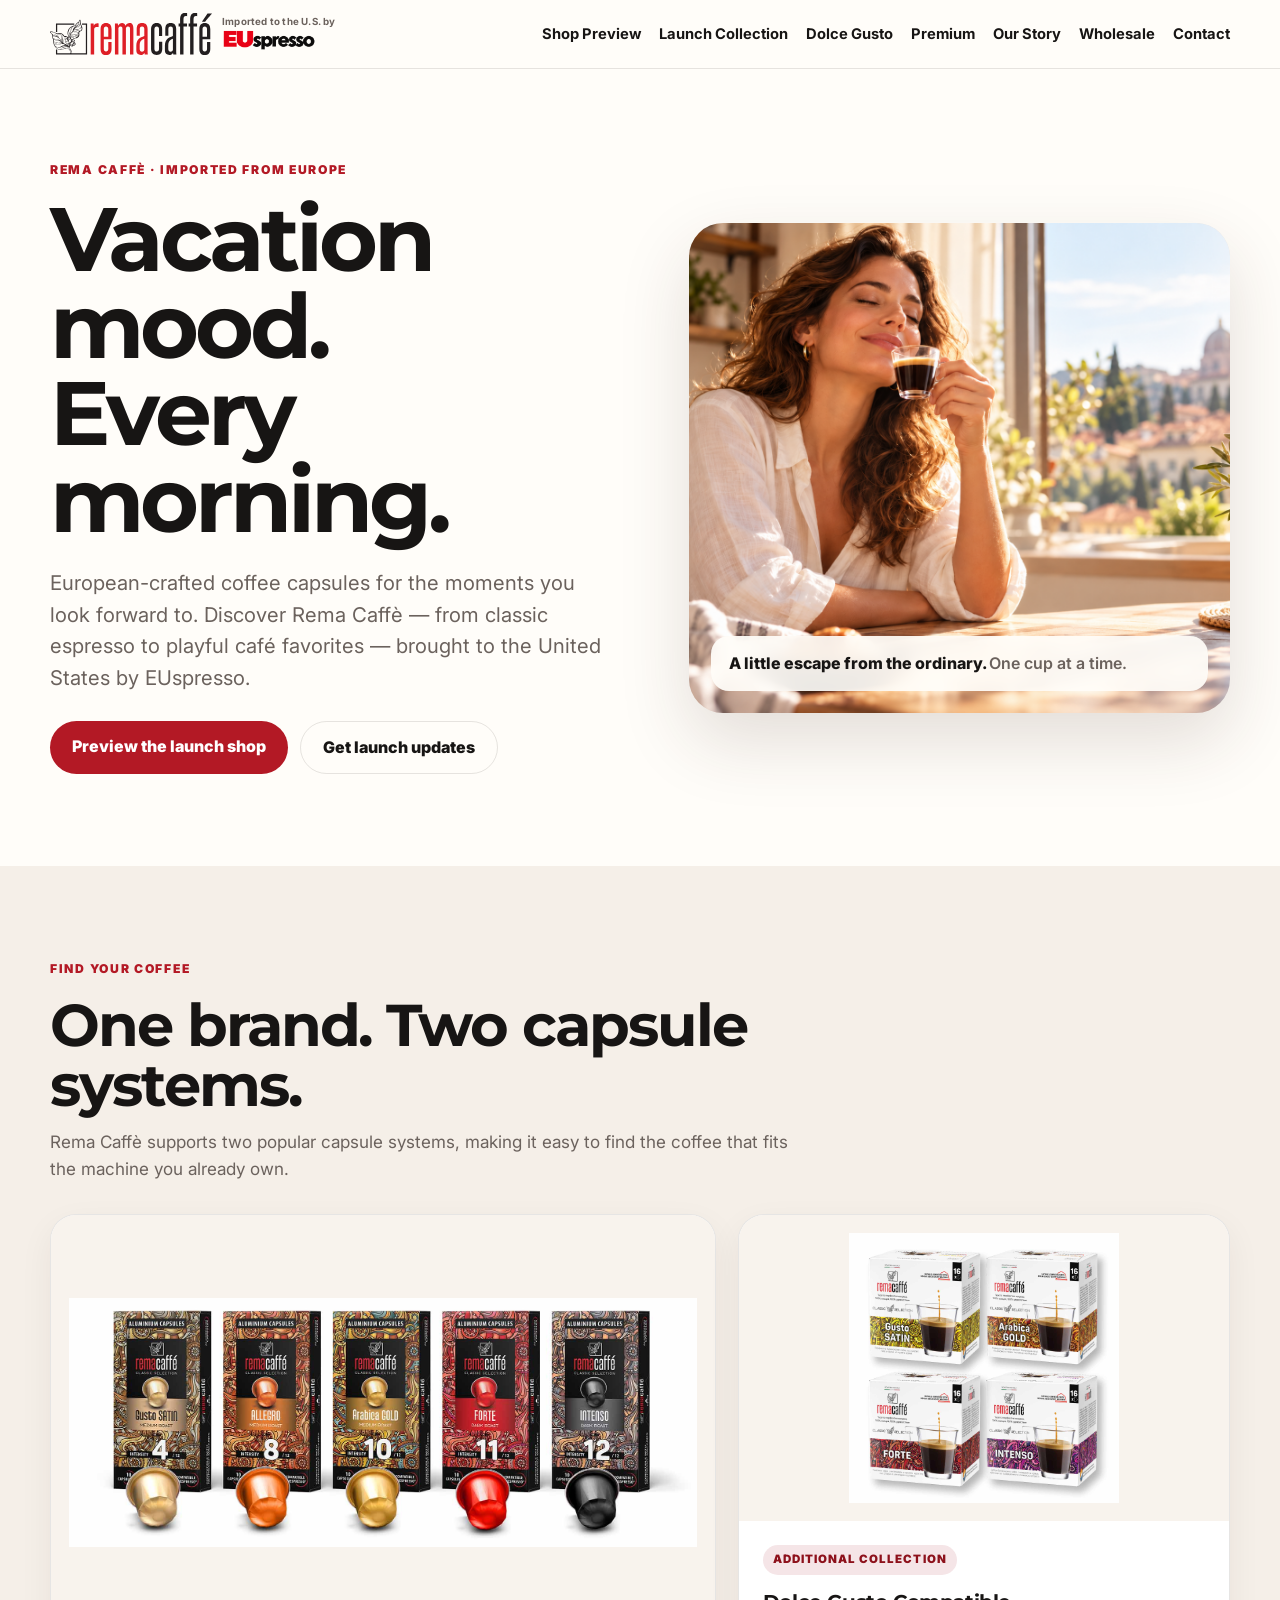
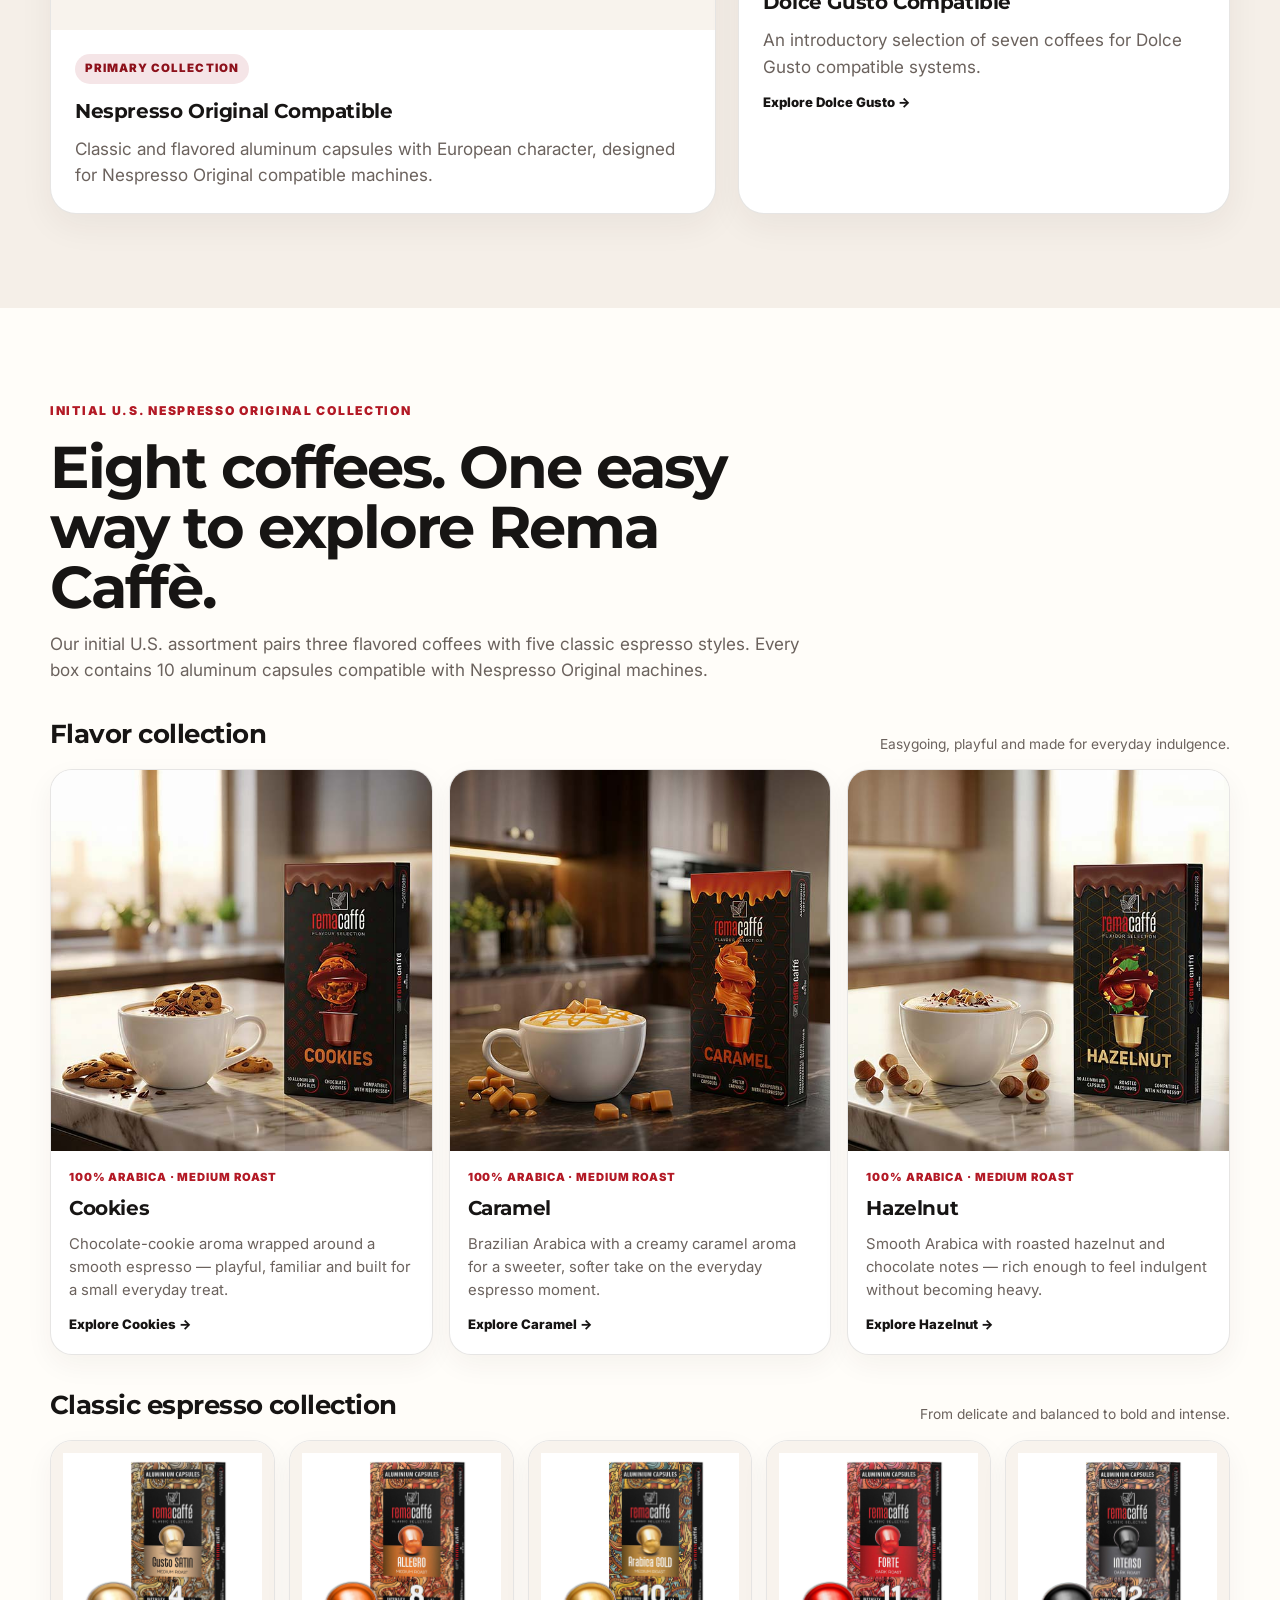
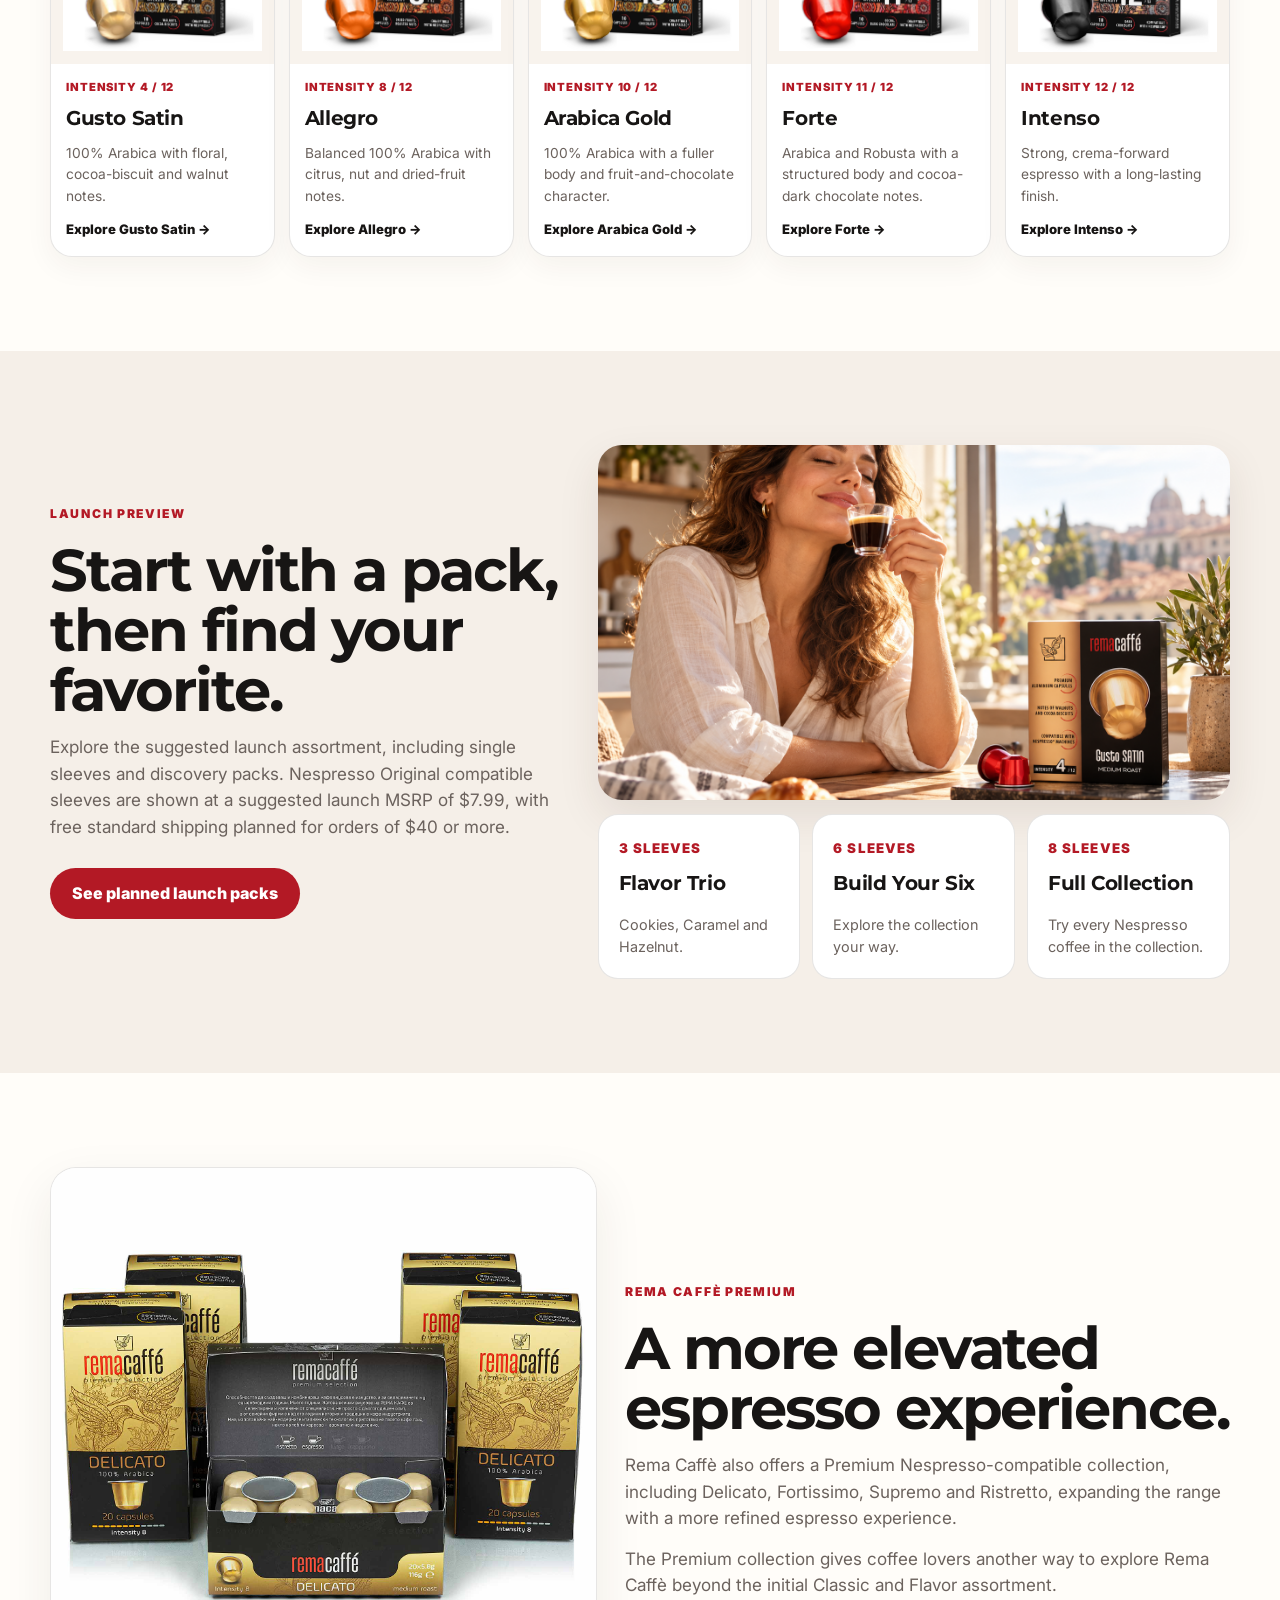
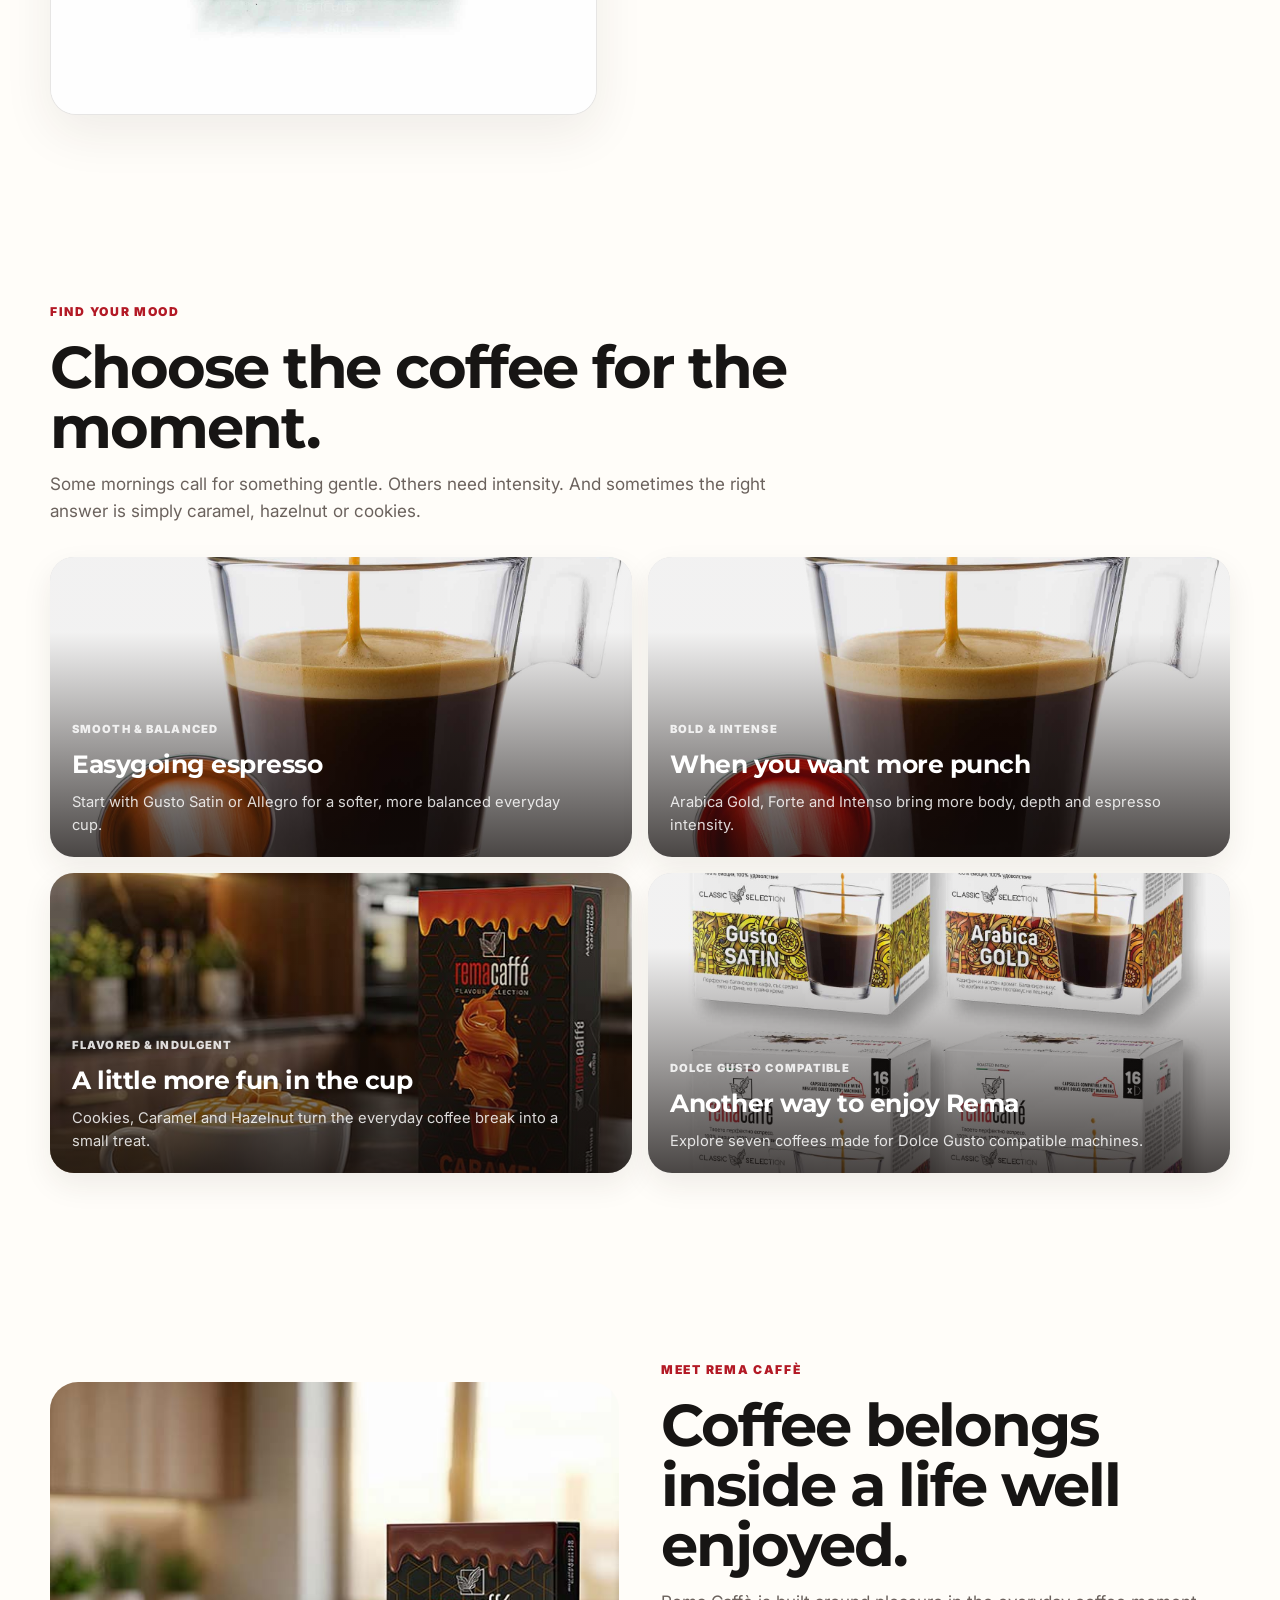
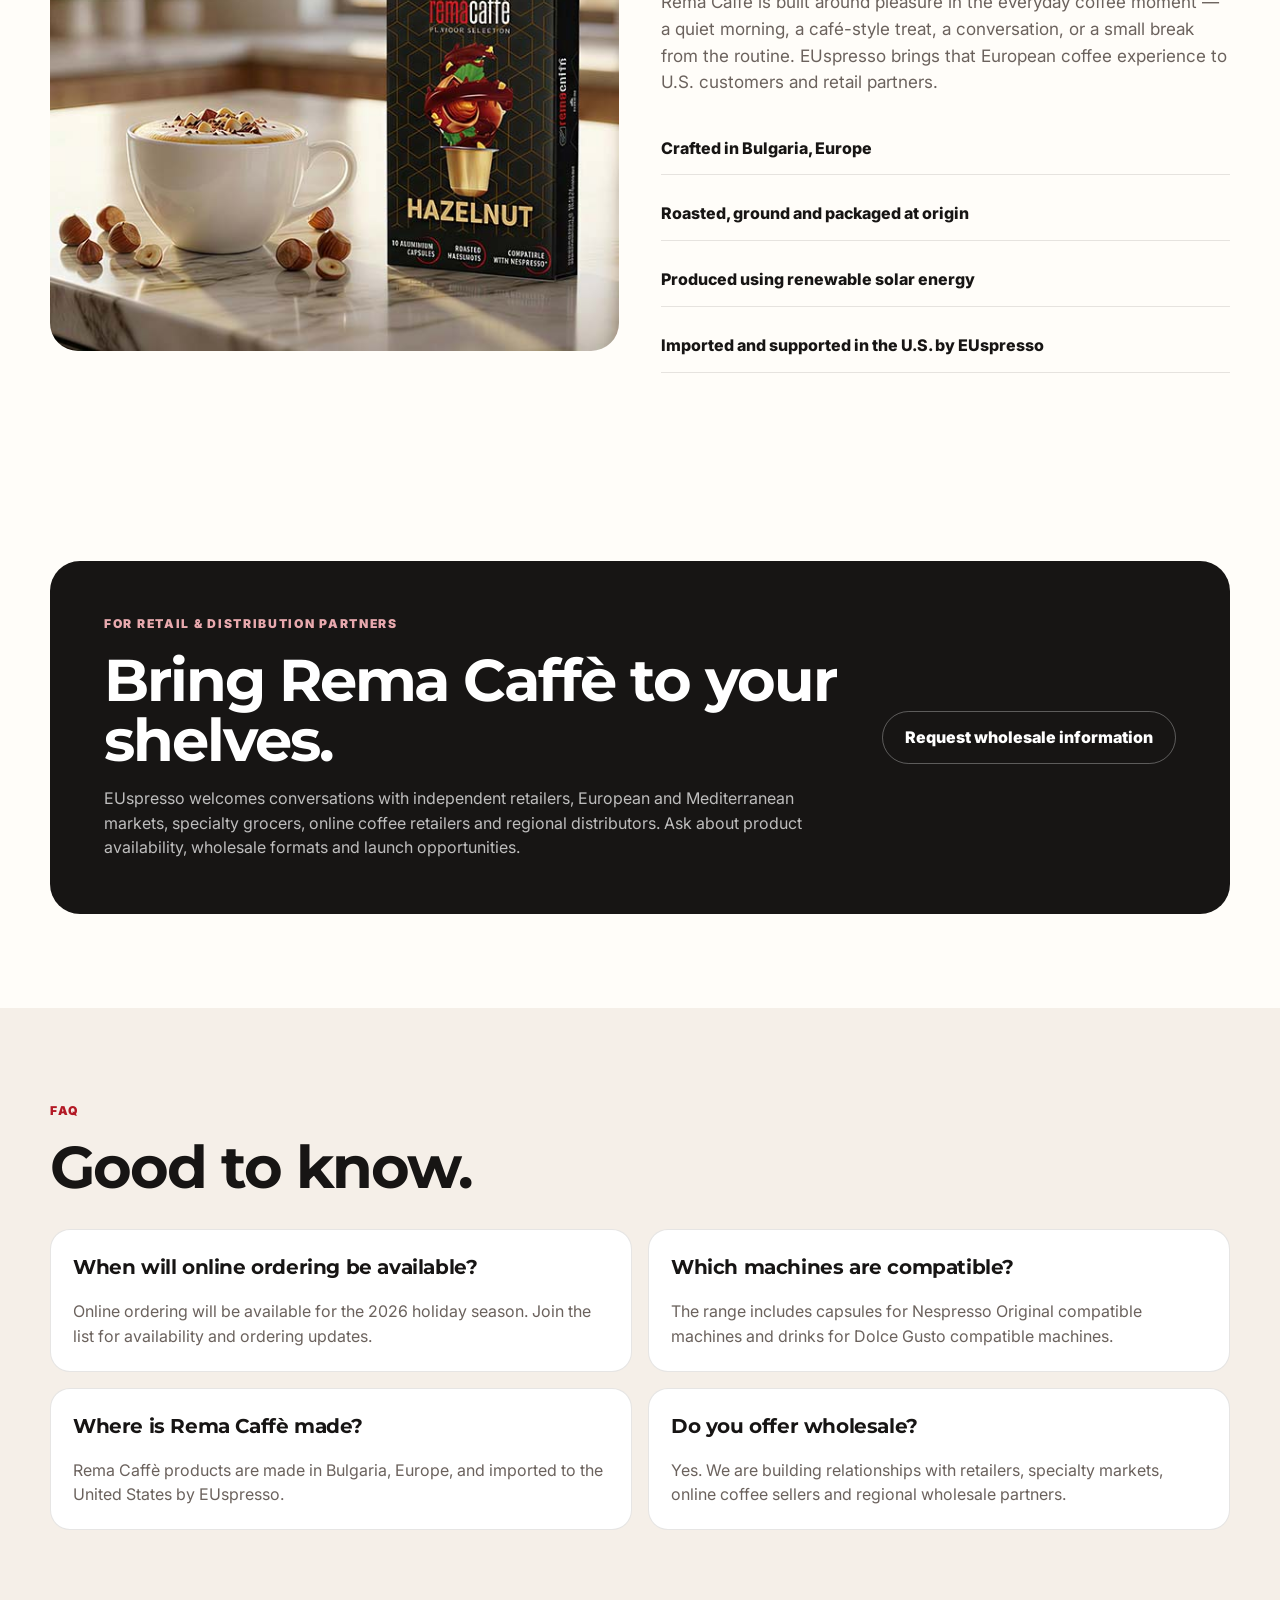
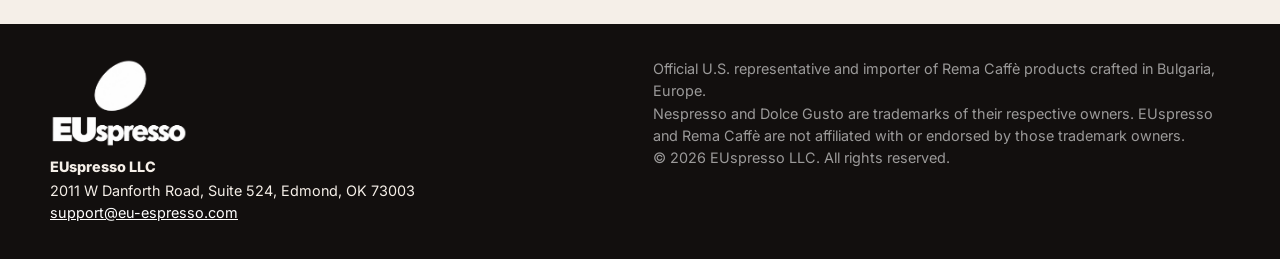
==== commit 3f67ed63: "Replace Rema logo workaround with official manufacturer assets" ====
--- a/index.html
+++ b/index.html
@@ -62,13 +62,11 @@
       gap: 10px;
       text-decoration: none;
     }
-    .brand-logo {
+    .rema-logo {
       display: block;
-      width: 148px;
-      height: 46px;
+      width: 162px;
+      height: auto;
       flex: 0 0 auto;
-      background: #fff url('/assets/dg-gusto-satin-box-caps.jpg') -84px -214px / 640px 640px no-repeat;
-      border-radius: 2px;
     }
     .brand-import {
       display: flex;
@@ -524,7 +522,7 @@
   <nav class="top-nav" aria-label="Primary navigation">
     <div class="nav-inner">
       <a class="nav-brand" href="#top" aria-label="Rema Caffè, imported to the U.S. by EUspresso">
-        <span class="brand-logo" aria-hidden="true"></span>
+        <img class="rema-logo" src="/assets/rema-logo-horizontal.svg" alt="Rema Caffè">
         <span class="brand-import"><span>Imported to the U.S. by</span><img class="brand-import-logo" src="/assets/euspresso-wordmark.png" alt="EUspresso"></span>
       </a>
       <div class="nav-links">
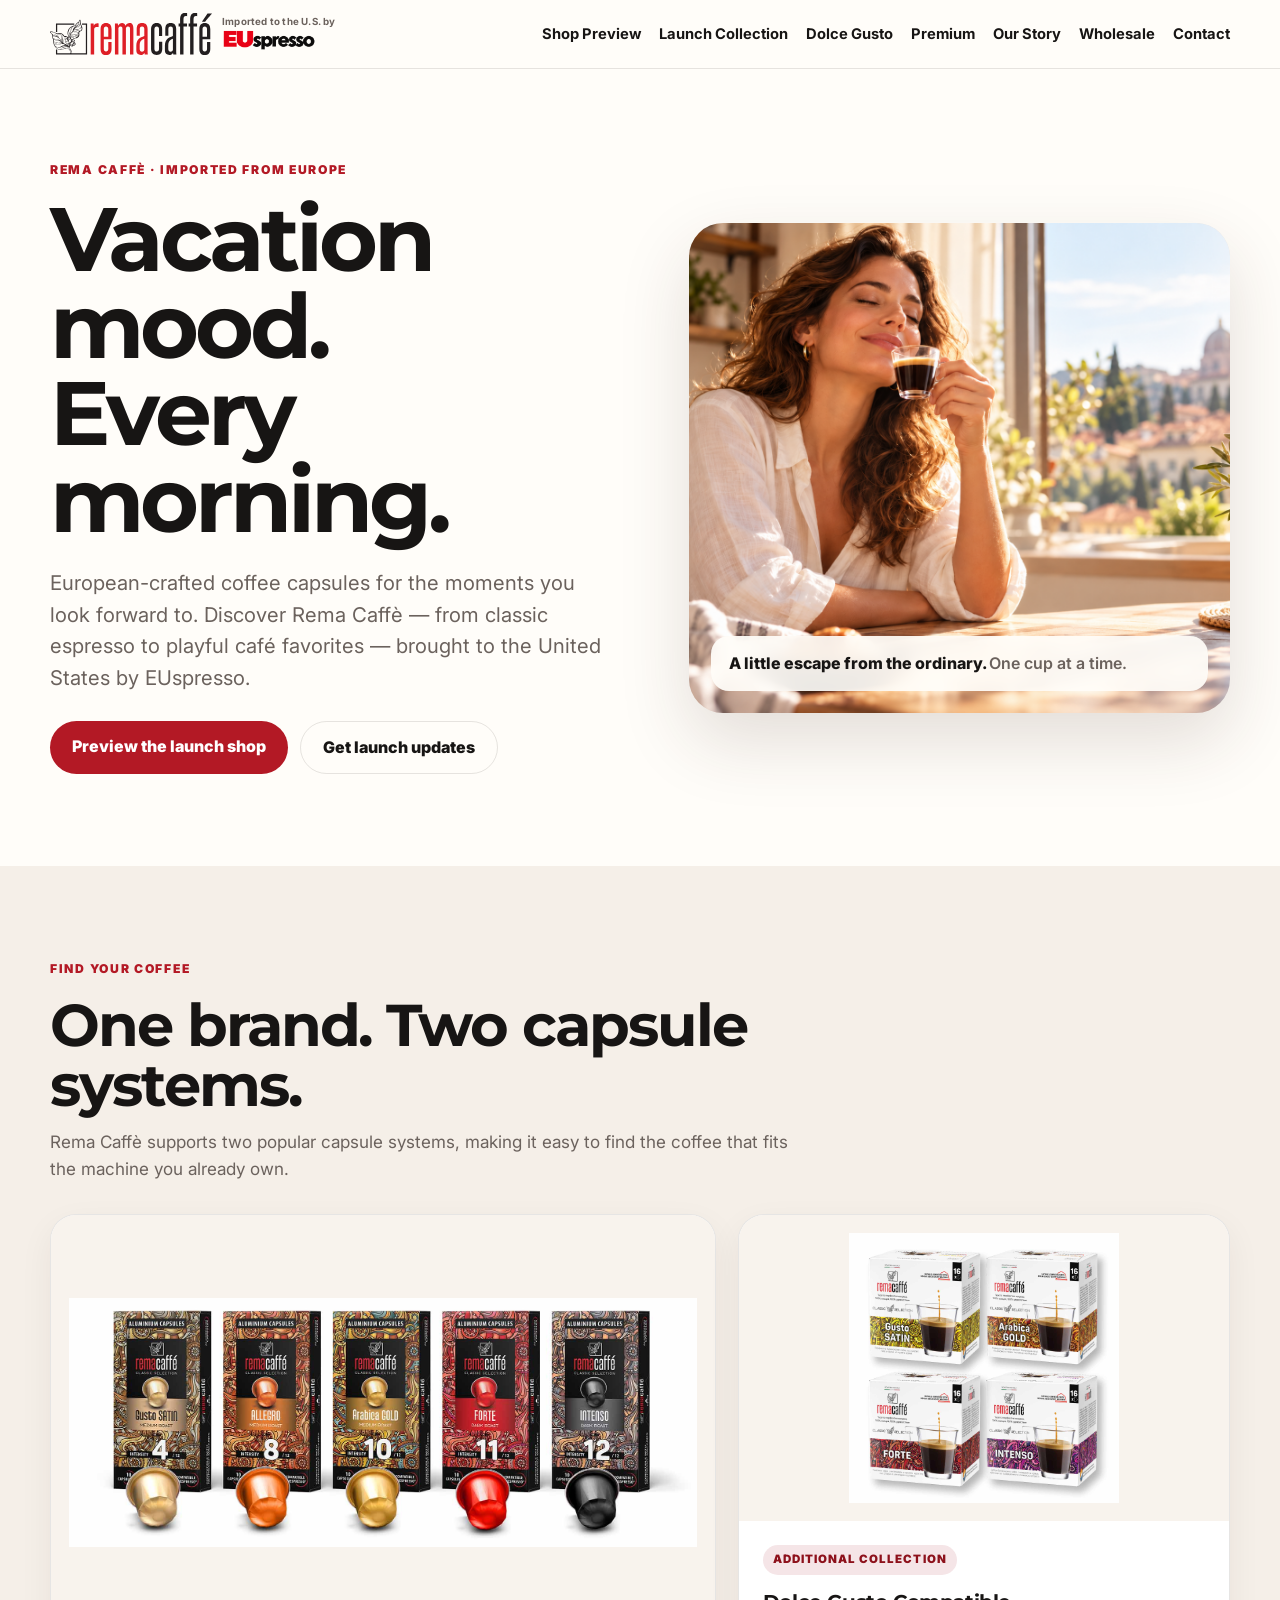
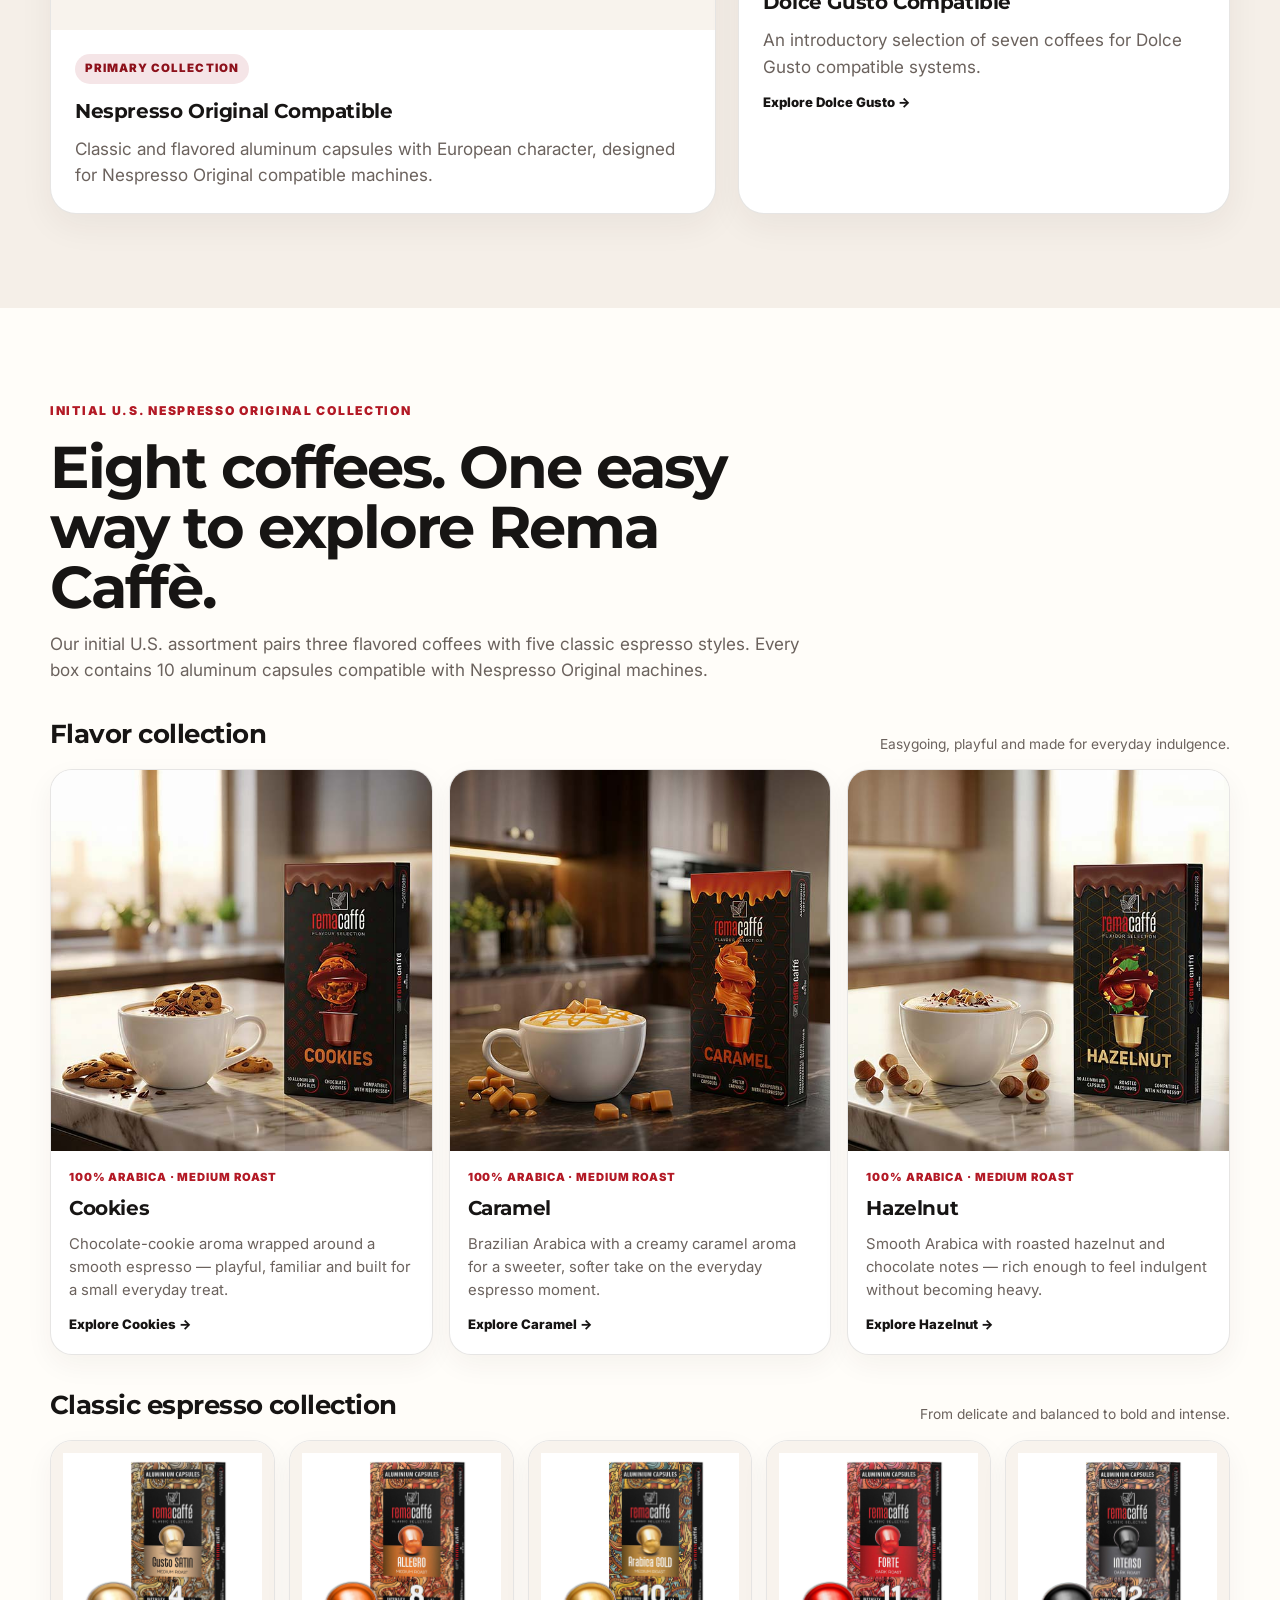
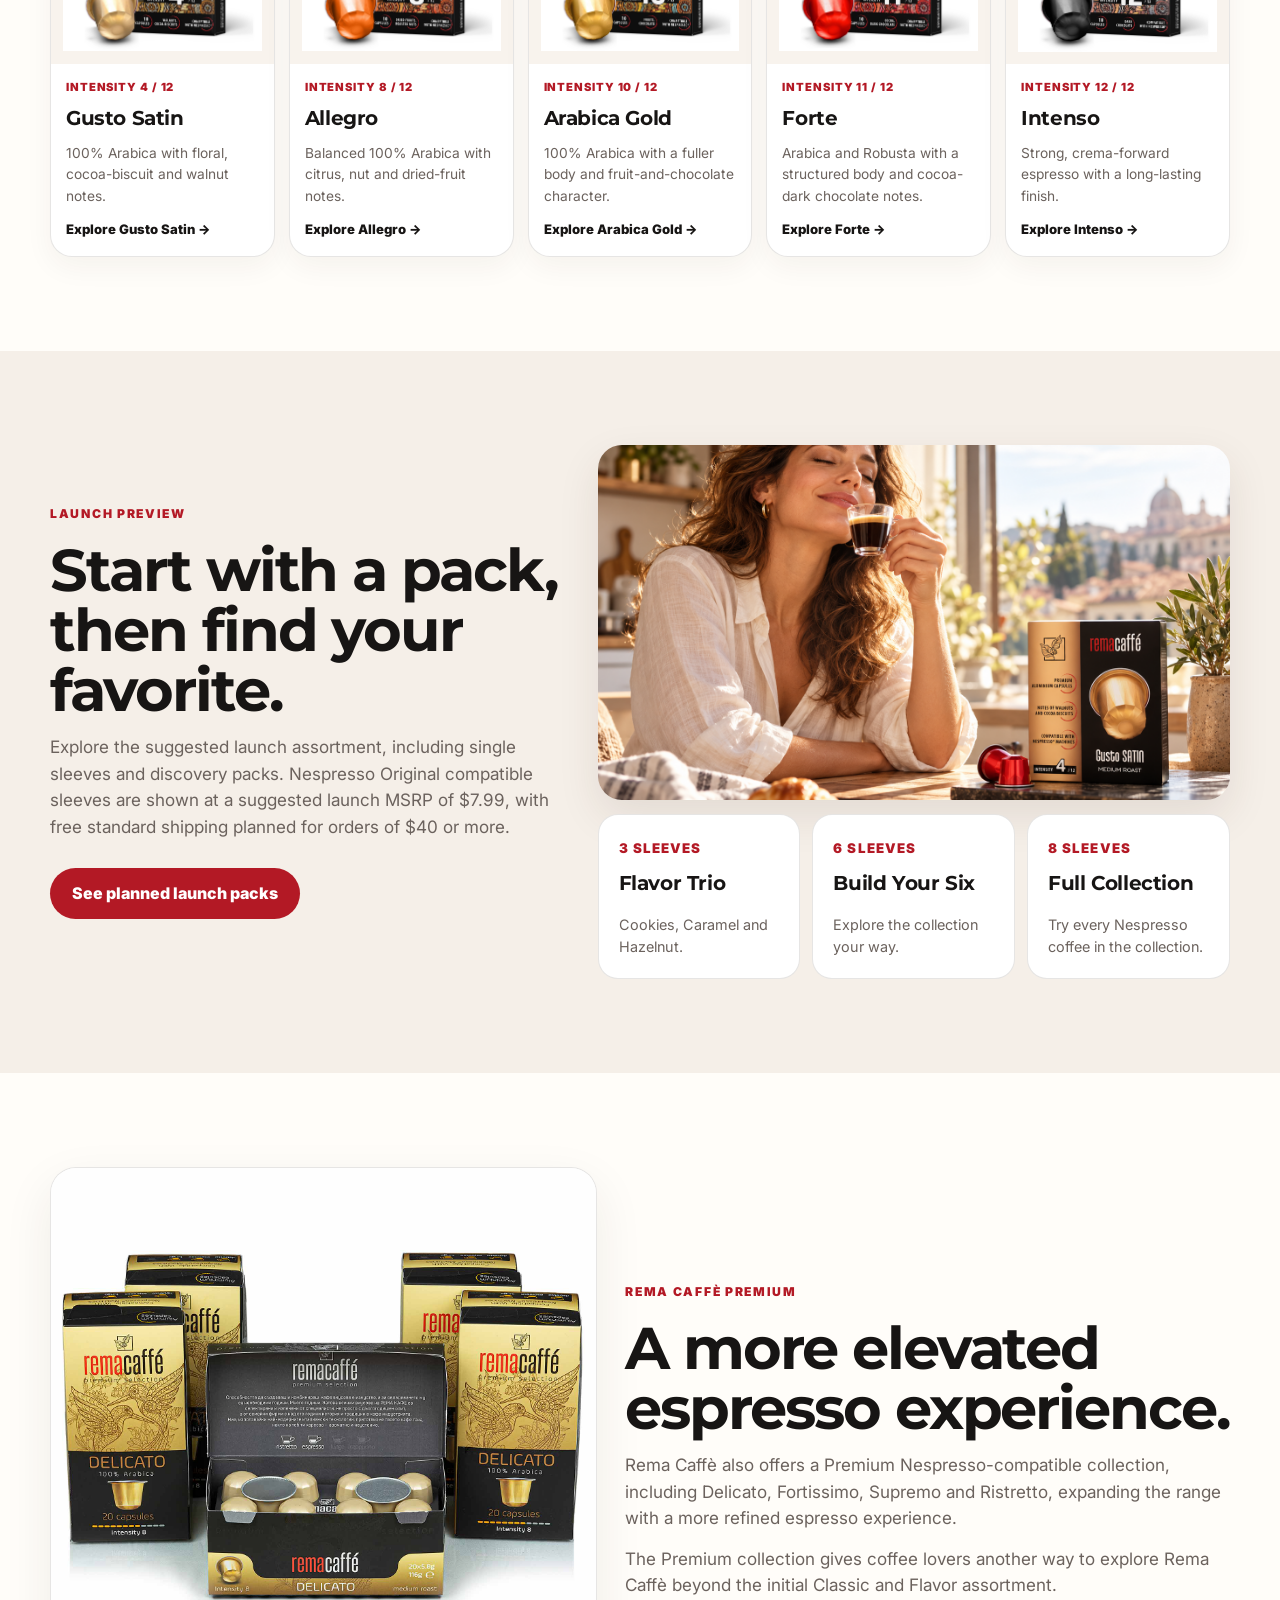
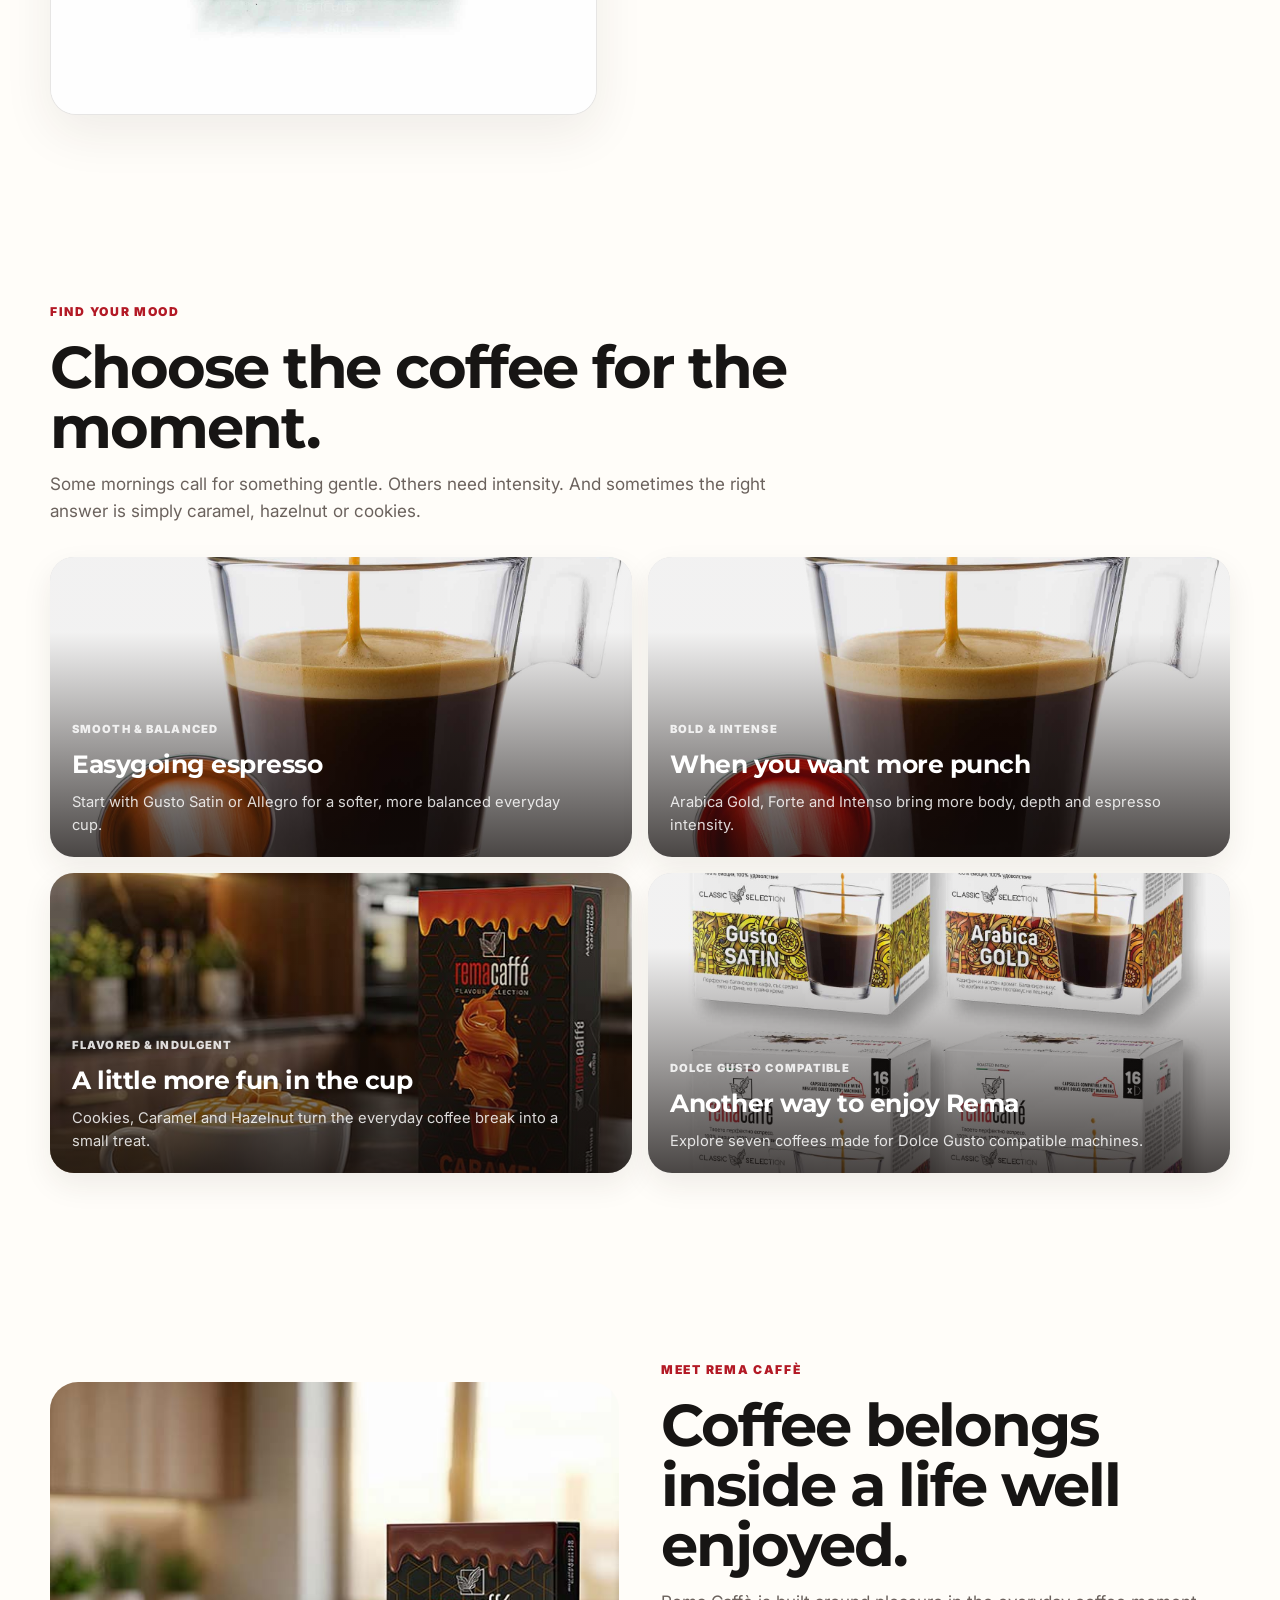
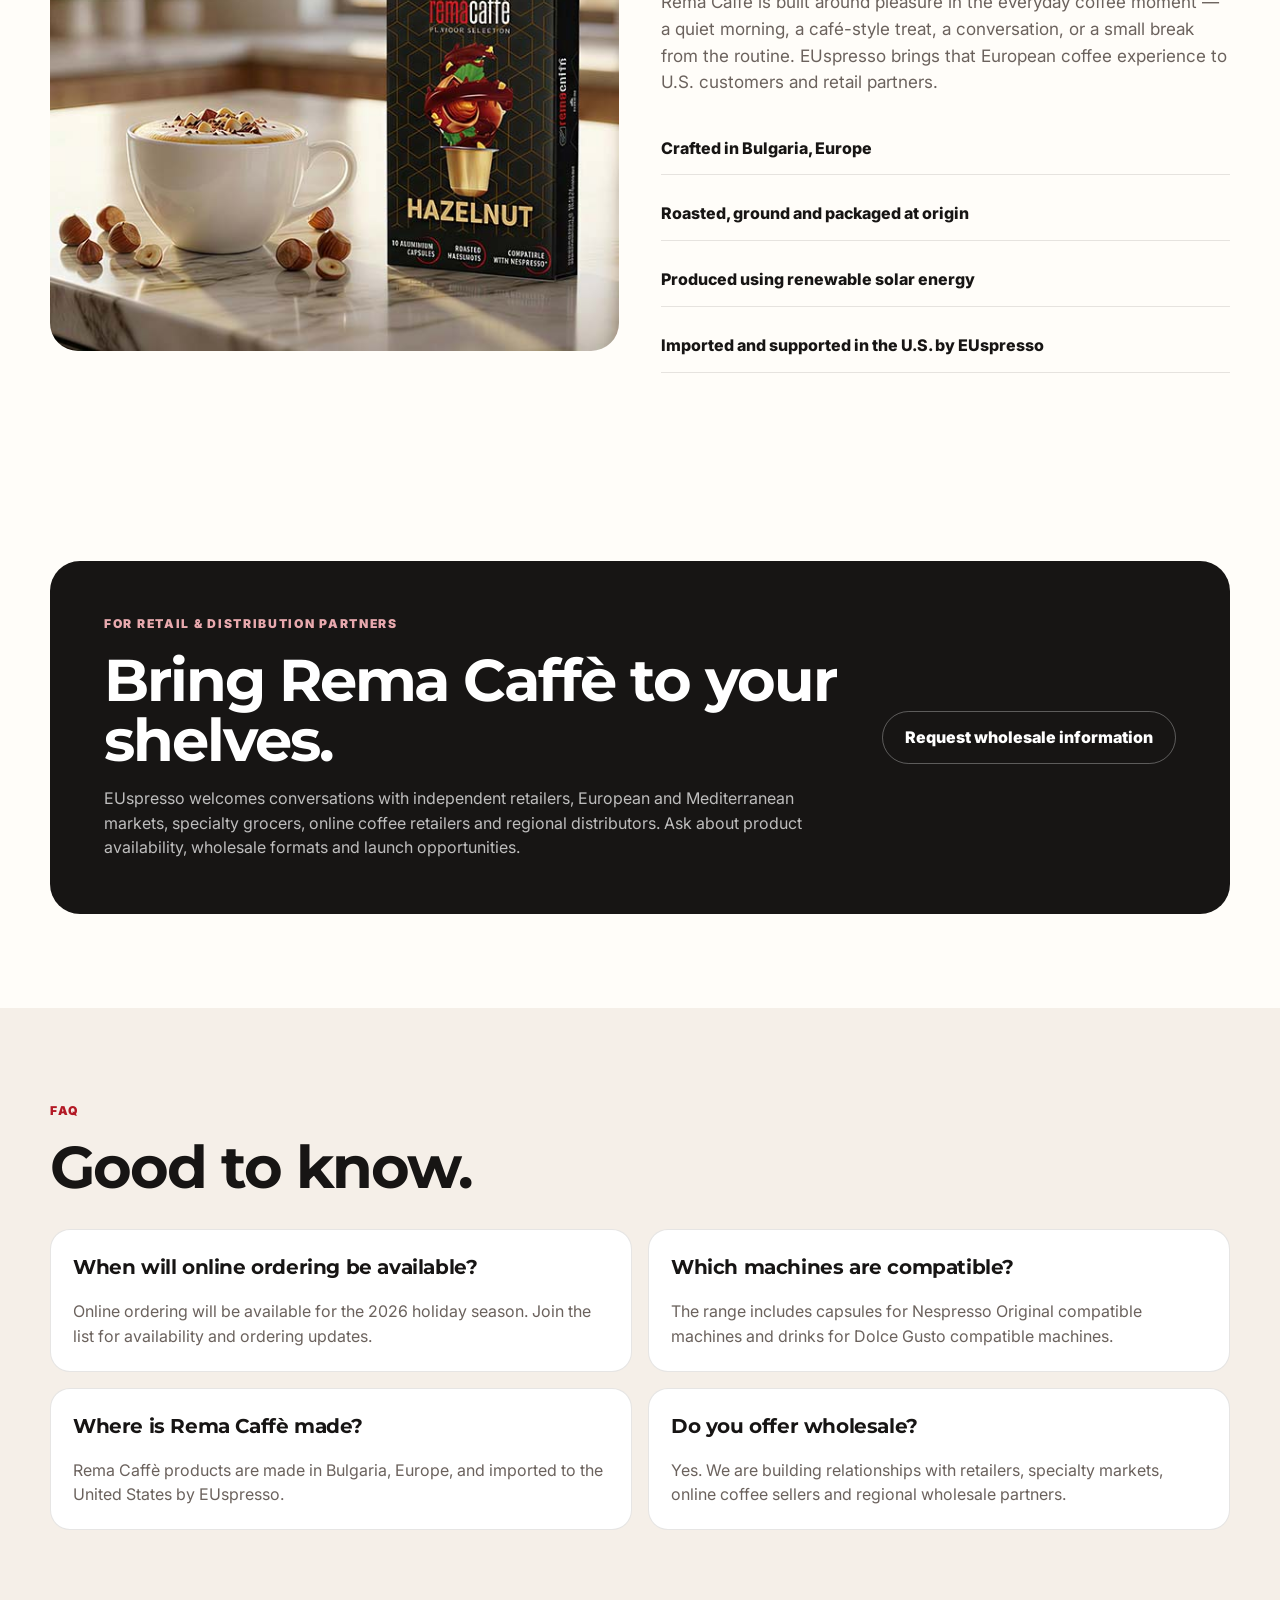
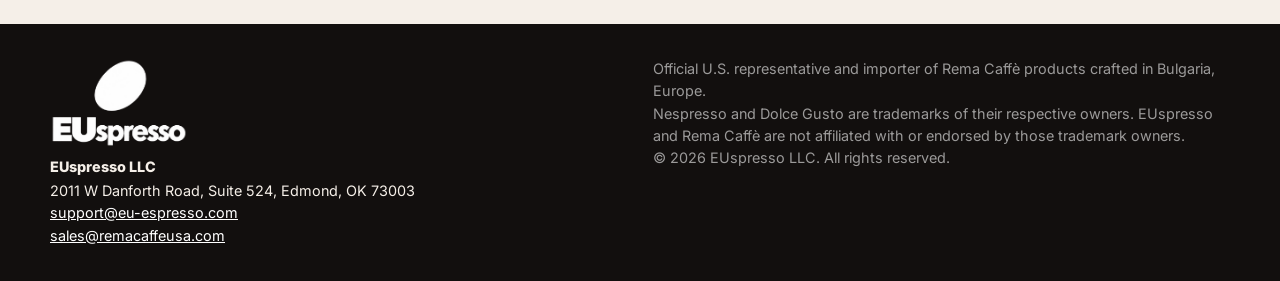
==== commit 68b36a9a: "Add Rema Caffe USA sales email to site footer" ====
--- a/index.html
+++ b/index.html
@@ -812,7 +812,7 @@
         <img class="footer-logo" src="/assets/euspresso-logo-white.png" alt="EUspresso">
         <div class="footer-company">EUspresso LLC</div>
         2011 W Danforth Road, Suite 524, Edmond, OK 73003<br>
-        <a href="mailto:support@eu-espresso.com">support@eu-espresso.com</a>
+        <a href="mailto:support@eu-espresso.com">support@eu-espresso.com</a><br><a href="mailto:sales@remacaffeusa.com">sales@remacaffeusa.com</a>
       </div>
       <div class="footer-muted">
         Official U.S. representative and importer of Rema Caffè products crafted in Bulgaria, Europe.<br>
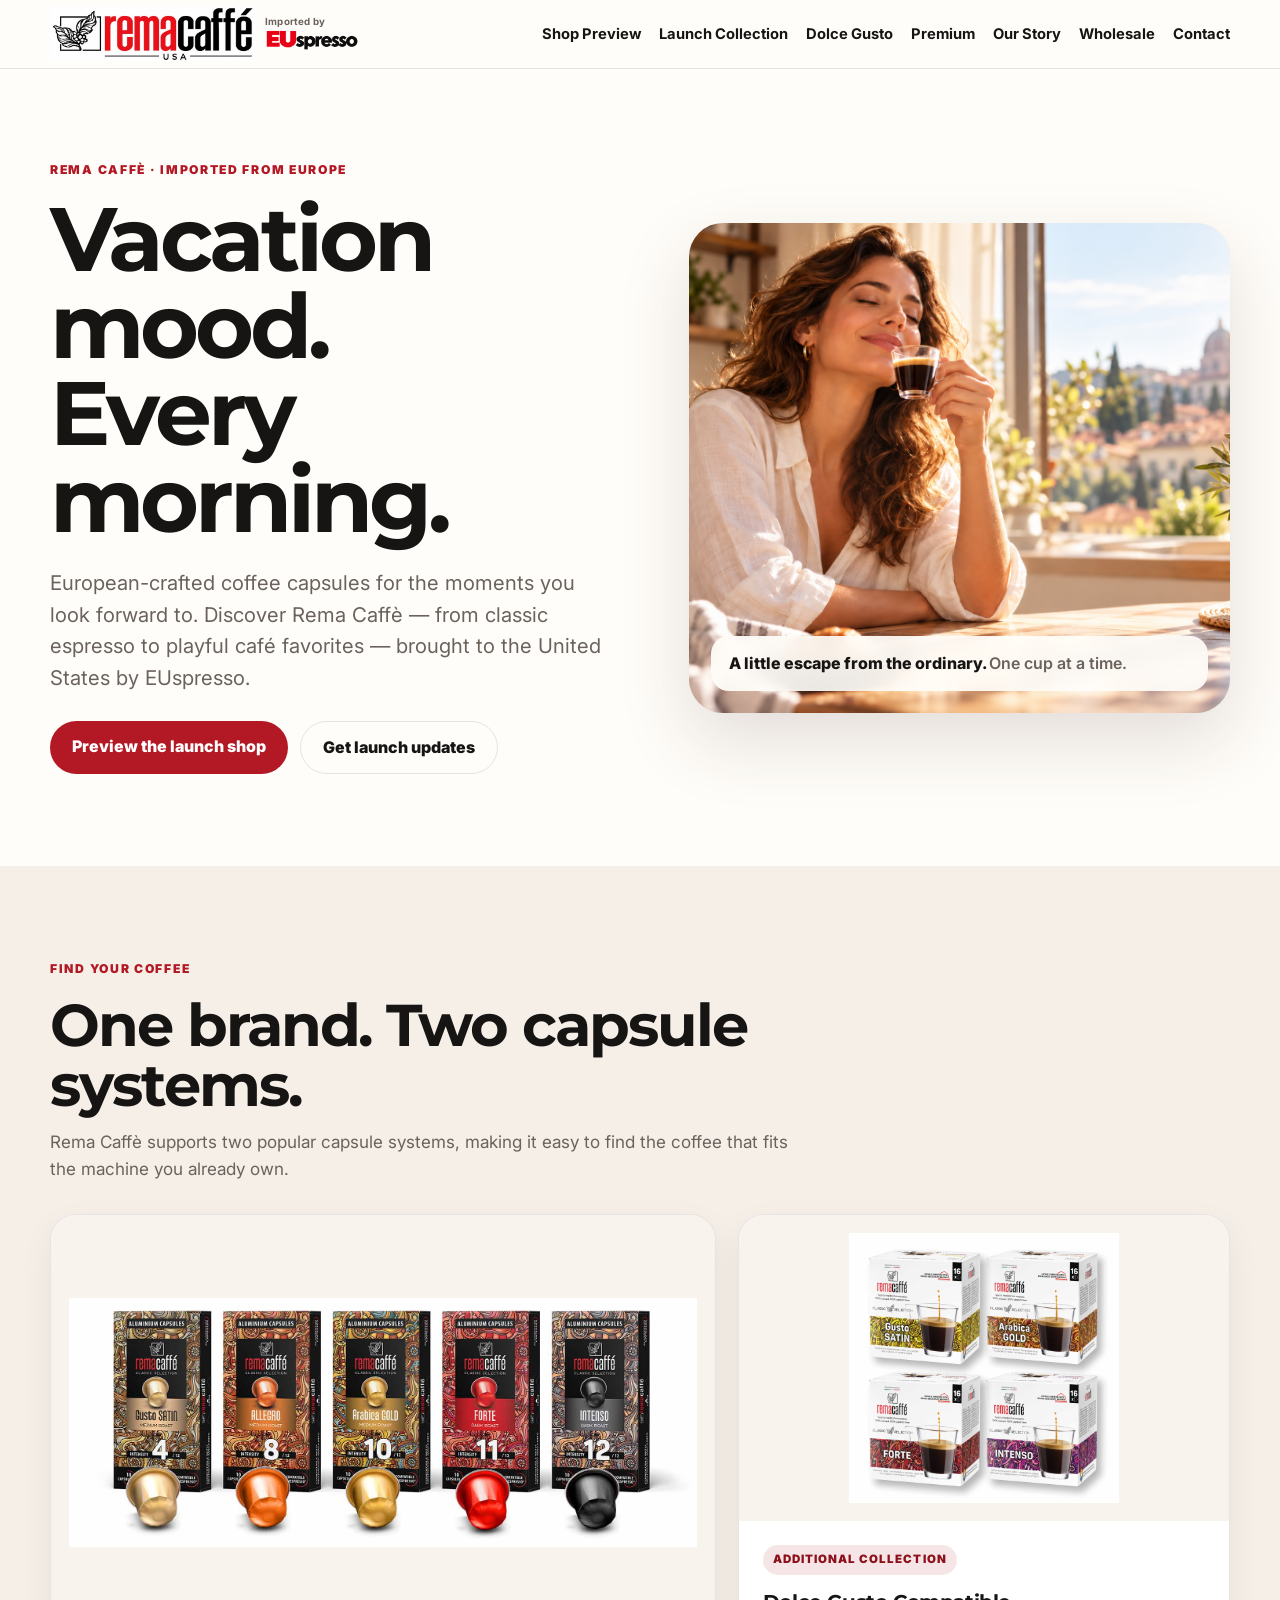
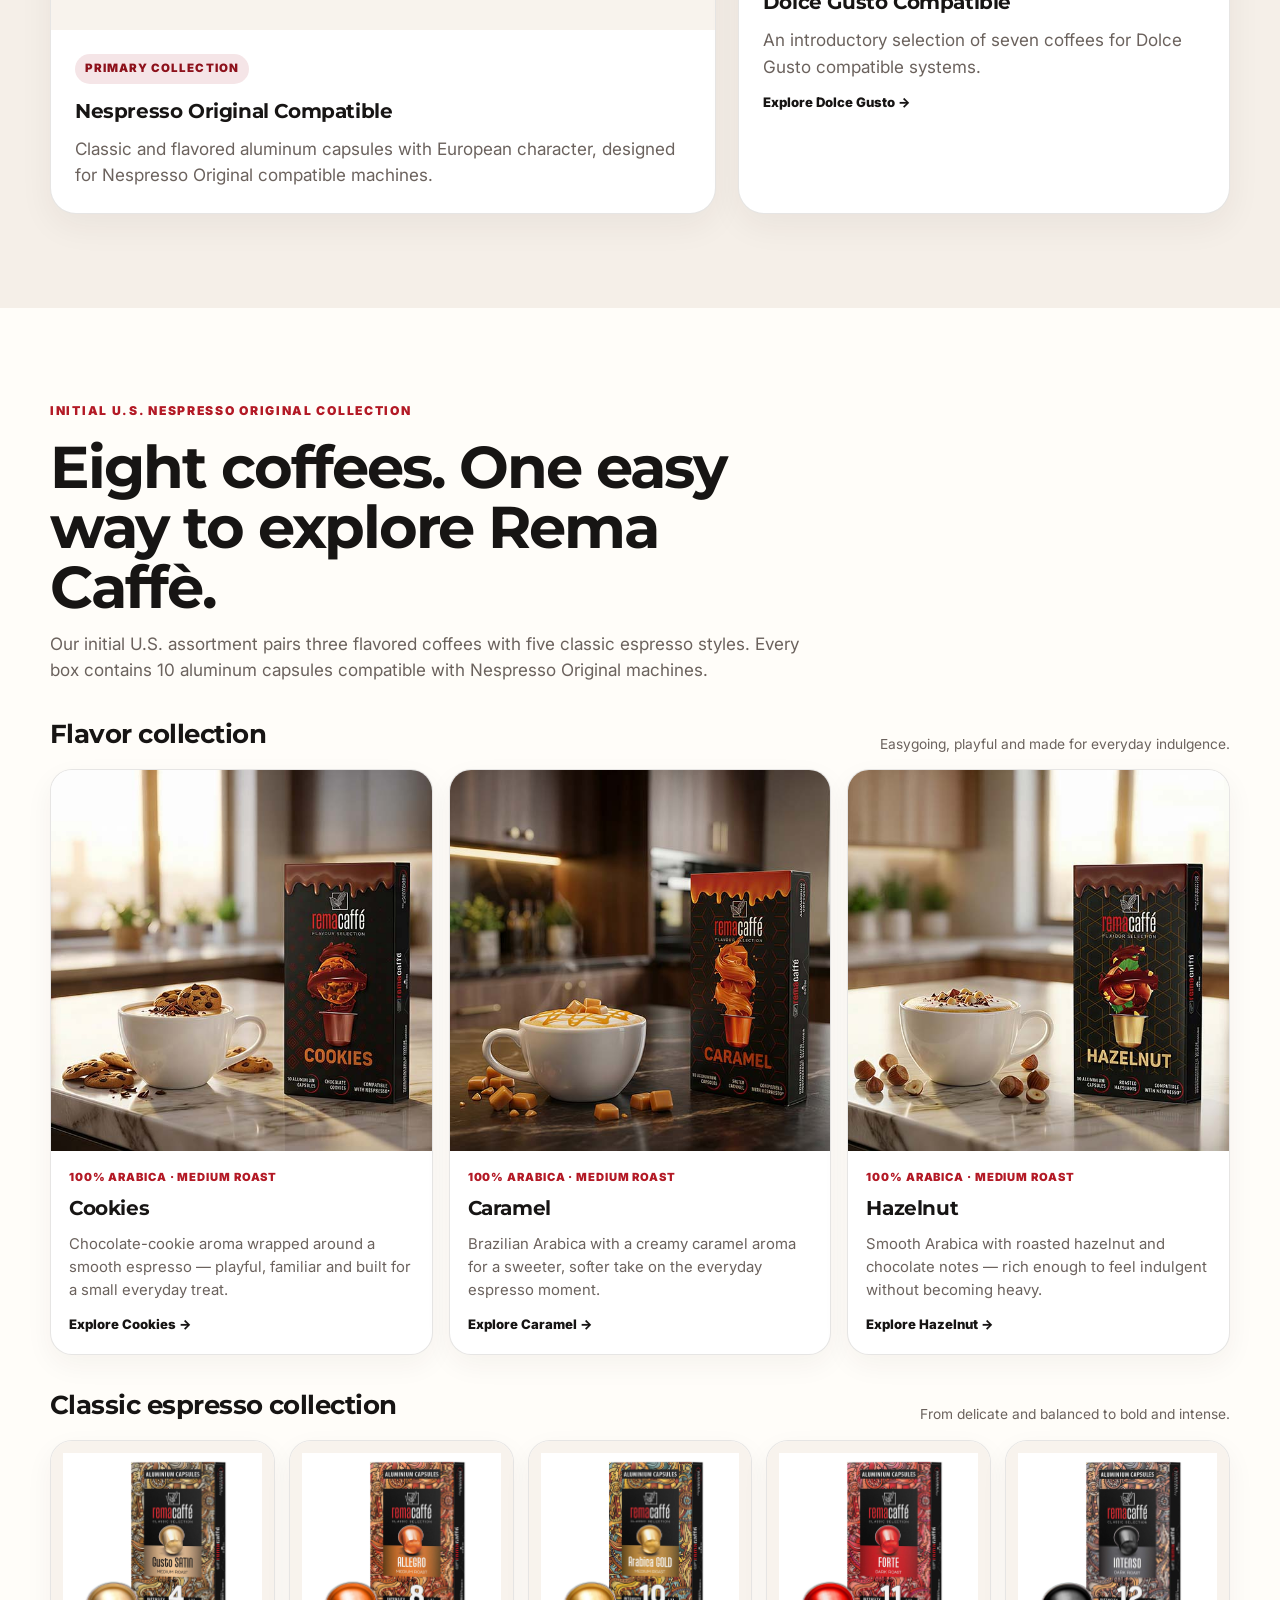
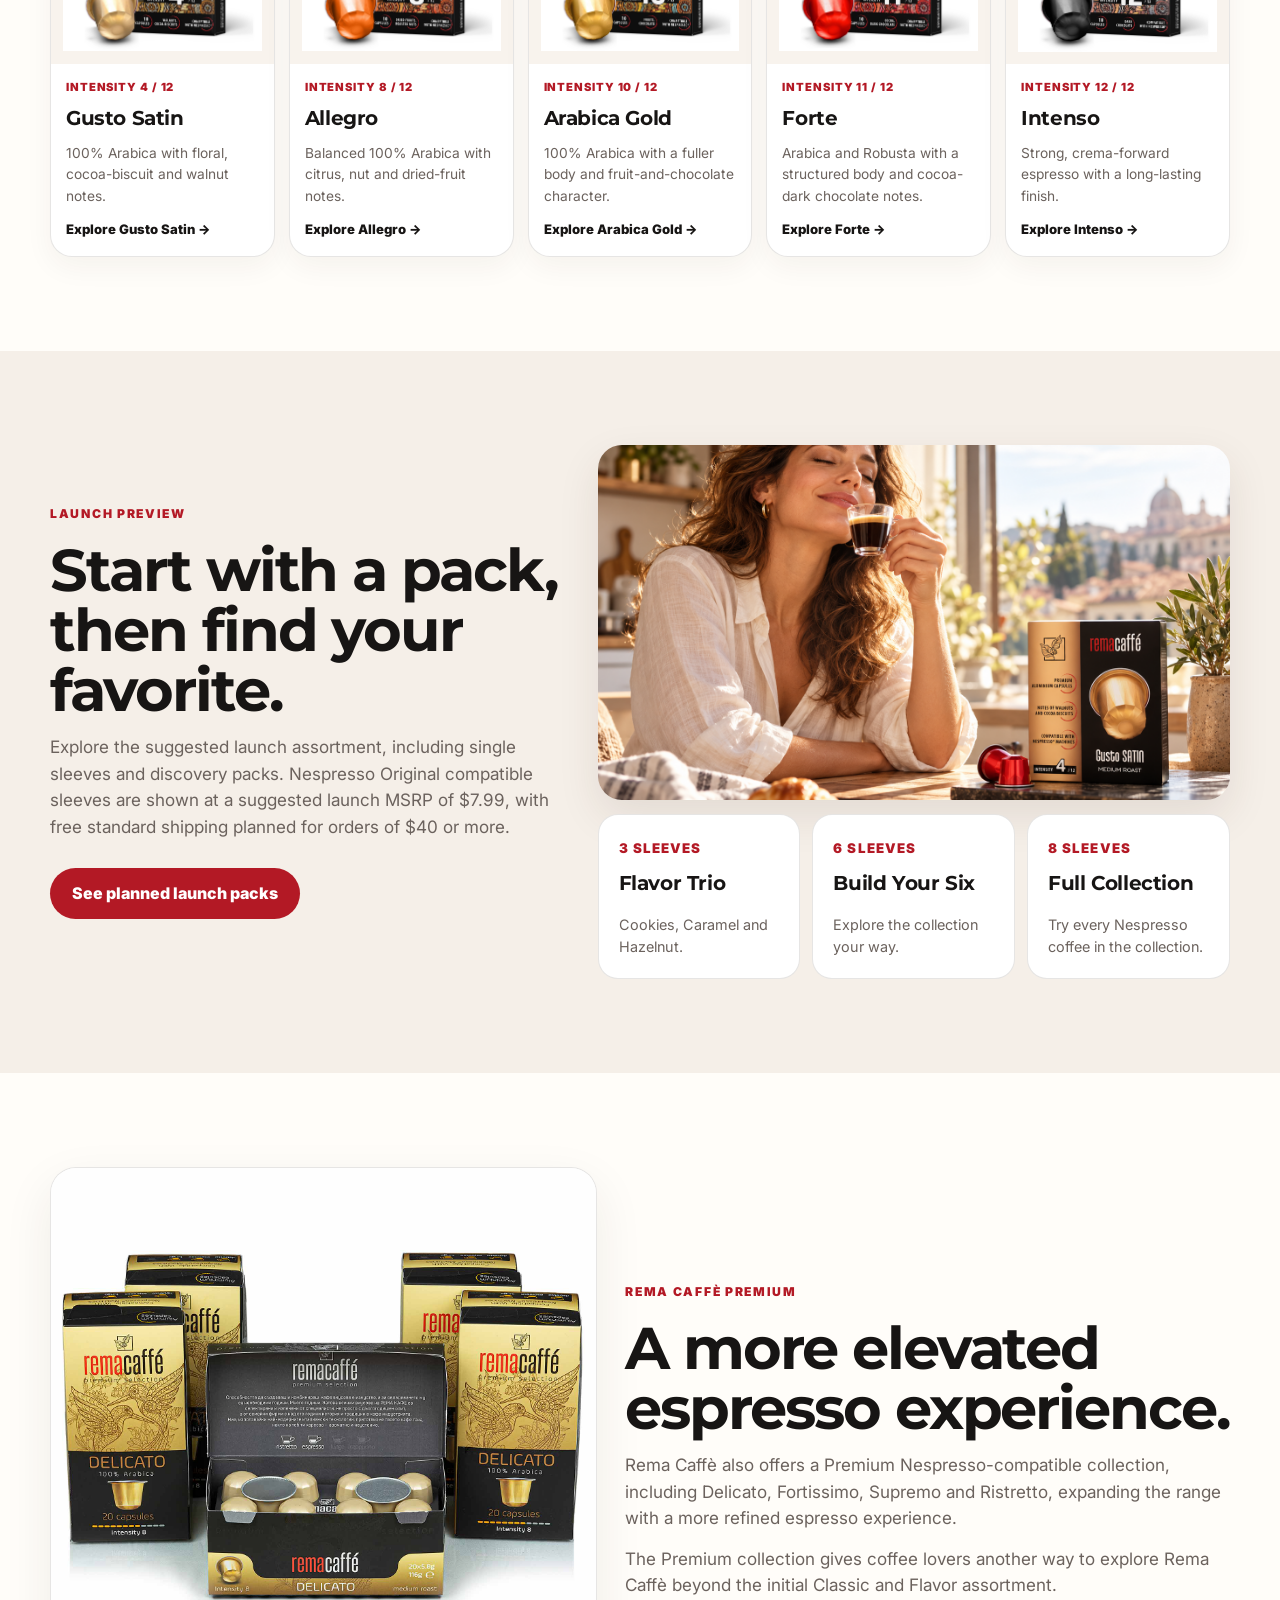
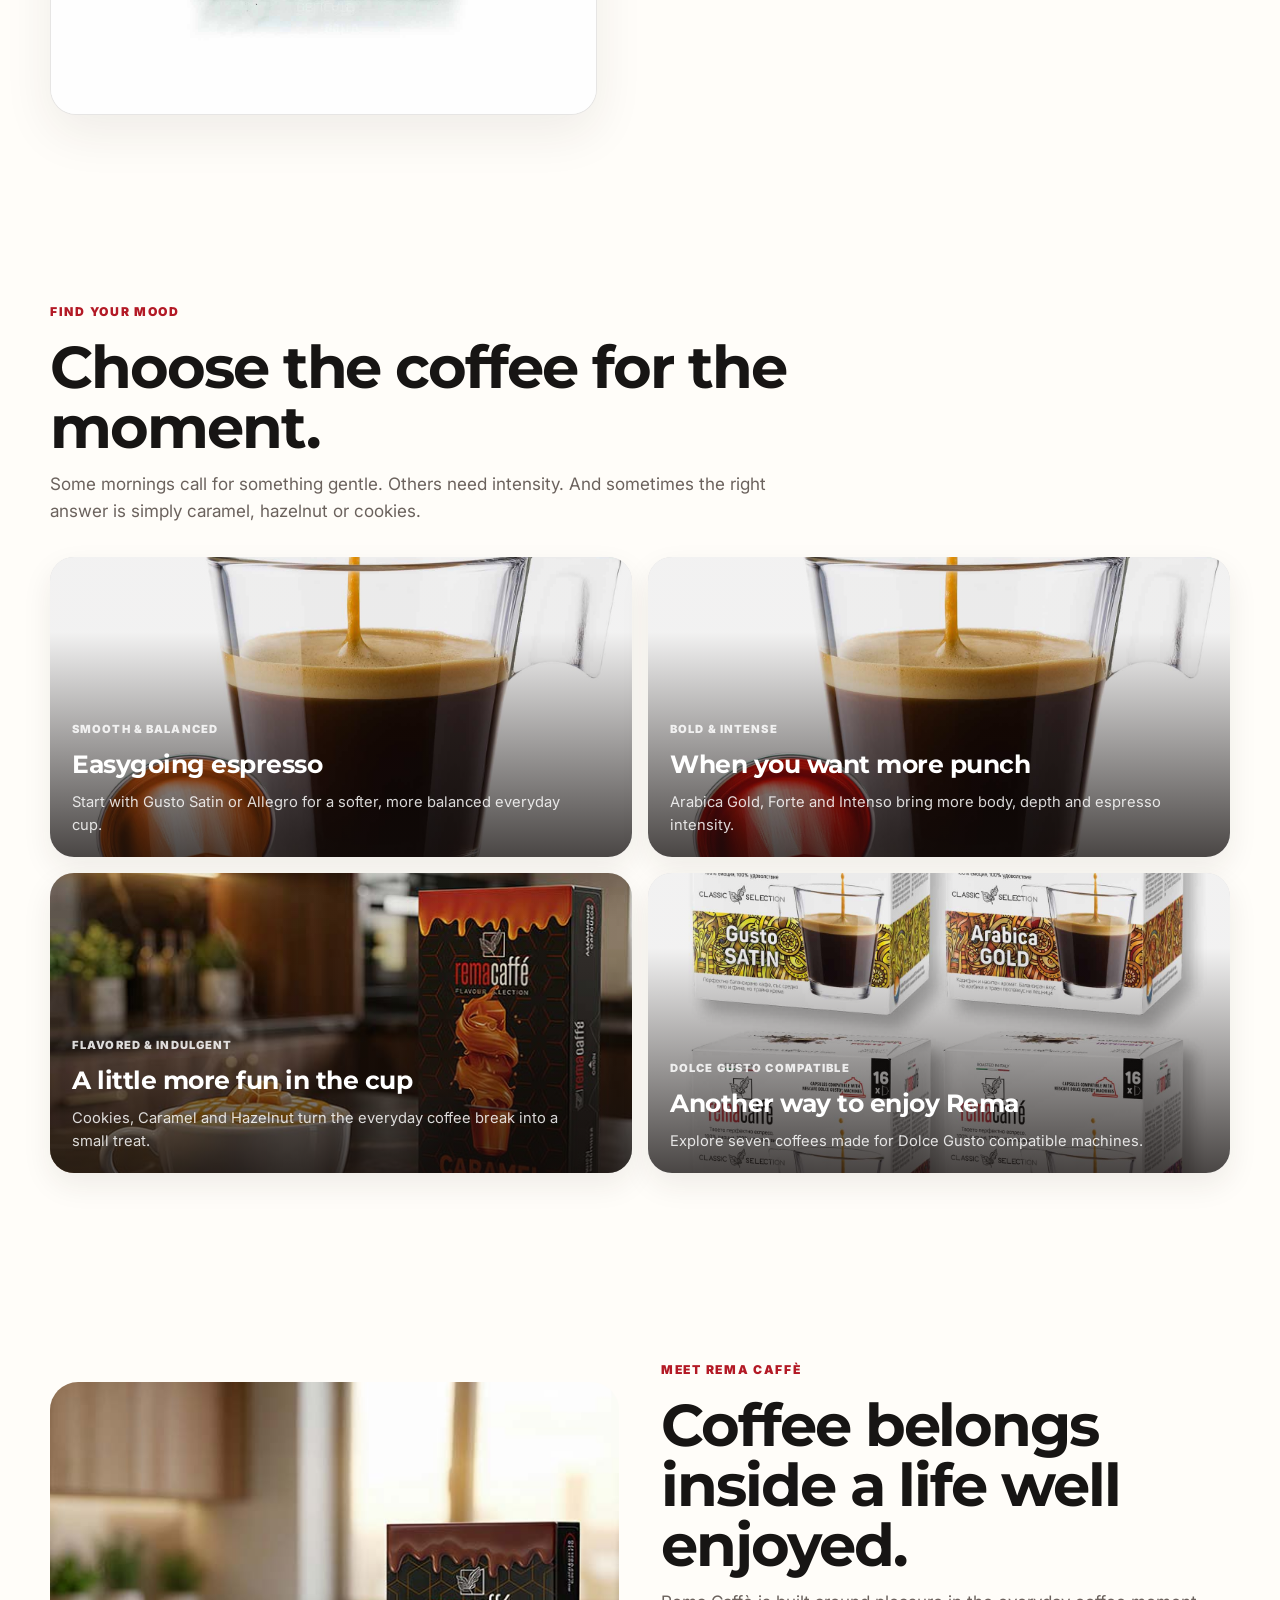
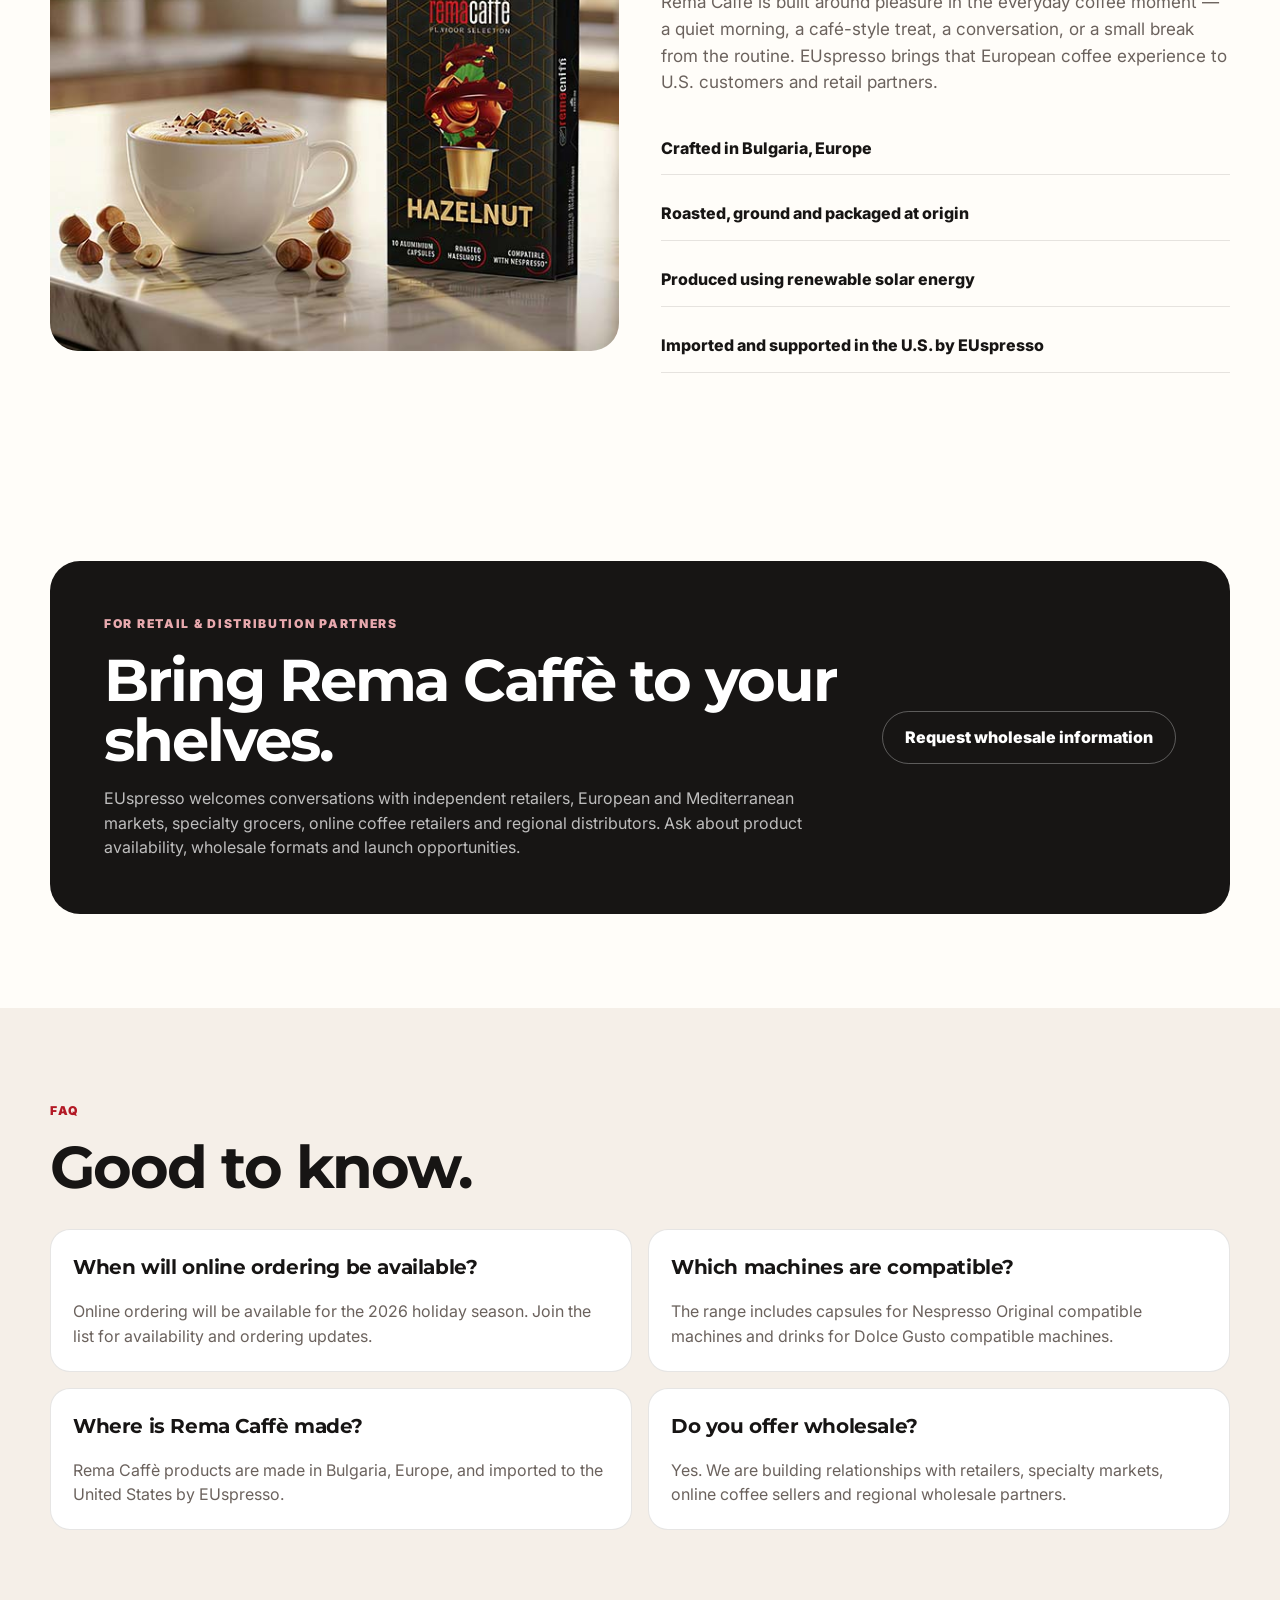
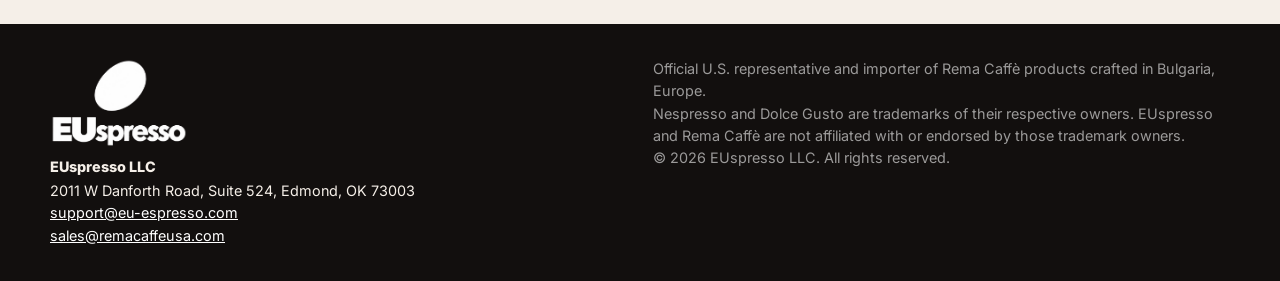
==== commit 0f17dc15: "Use Rema Caffe USA logo across site header" ====
--- a/index.html
+++ b/index.html
@@ -64,7 +64,7 @@
     }
     .rema-logo {
       display: block;
-      width: 162px;
+      width: 205px;
       height: auto;
       flex: 0 0 auto;
     }
@@ -508,6 +508,7 @@
       .footer-inner { grid-template-columns: 1fr; }
     }
     @media (max-width: 680px) {
+      .rema-logo { width: 180px; }
       .nav-inner { min-height: auto; padding: 14px 0; align-items: flex-start; flex-direction: column; }
       .nav-links { gap: 10px 14px; }
       .hero { padding-top: 42px; }
@@ -521,9 +522,9 @@
 <body>
   <nav class="top-nav" aria-label="Primary navigation">
     <div class="nav-inner">
-      <a class="nav-brand" href="#top" aria-label="Rema Caffè, imported to the U.S. by EUspresso">
-        <img class="rema-logo" src="/assets/rema-logo-horizontal.svg" alt="Rema Caffè">
-        <span class="brand-import"><span>Imported to the U.S. by</span><img class="brand-import-logo" src="/assets/euspresso-wordmark.png" alt="EUspresso"></span>
+      <a class="nav-brand" href="#top" aria-label="Rema Caffè USA, imported by EUspresso">
+        <img class="rema-logo" src="/assets/rema-caffe-usa-header.jpg" alt="Rema Caffè USA">
+        <span class="brand-import"><span>Imported by</span><img class="brand-import-logo" src="/assets/euspresso-wordmark.png" alt="EUspresso"></span>
       </a>
       <div class="nav-links">
         <a href="shop/">Shop Preview</a>
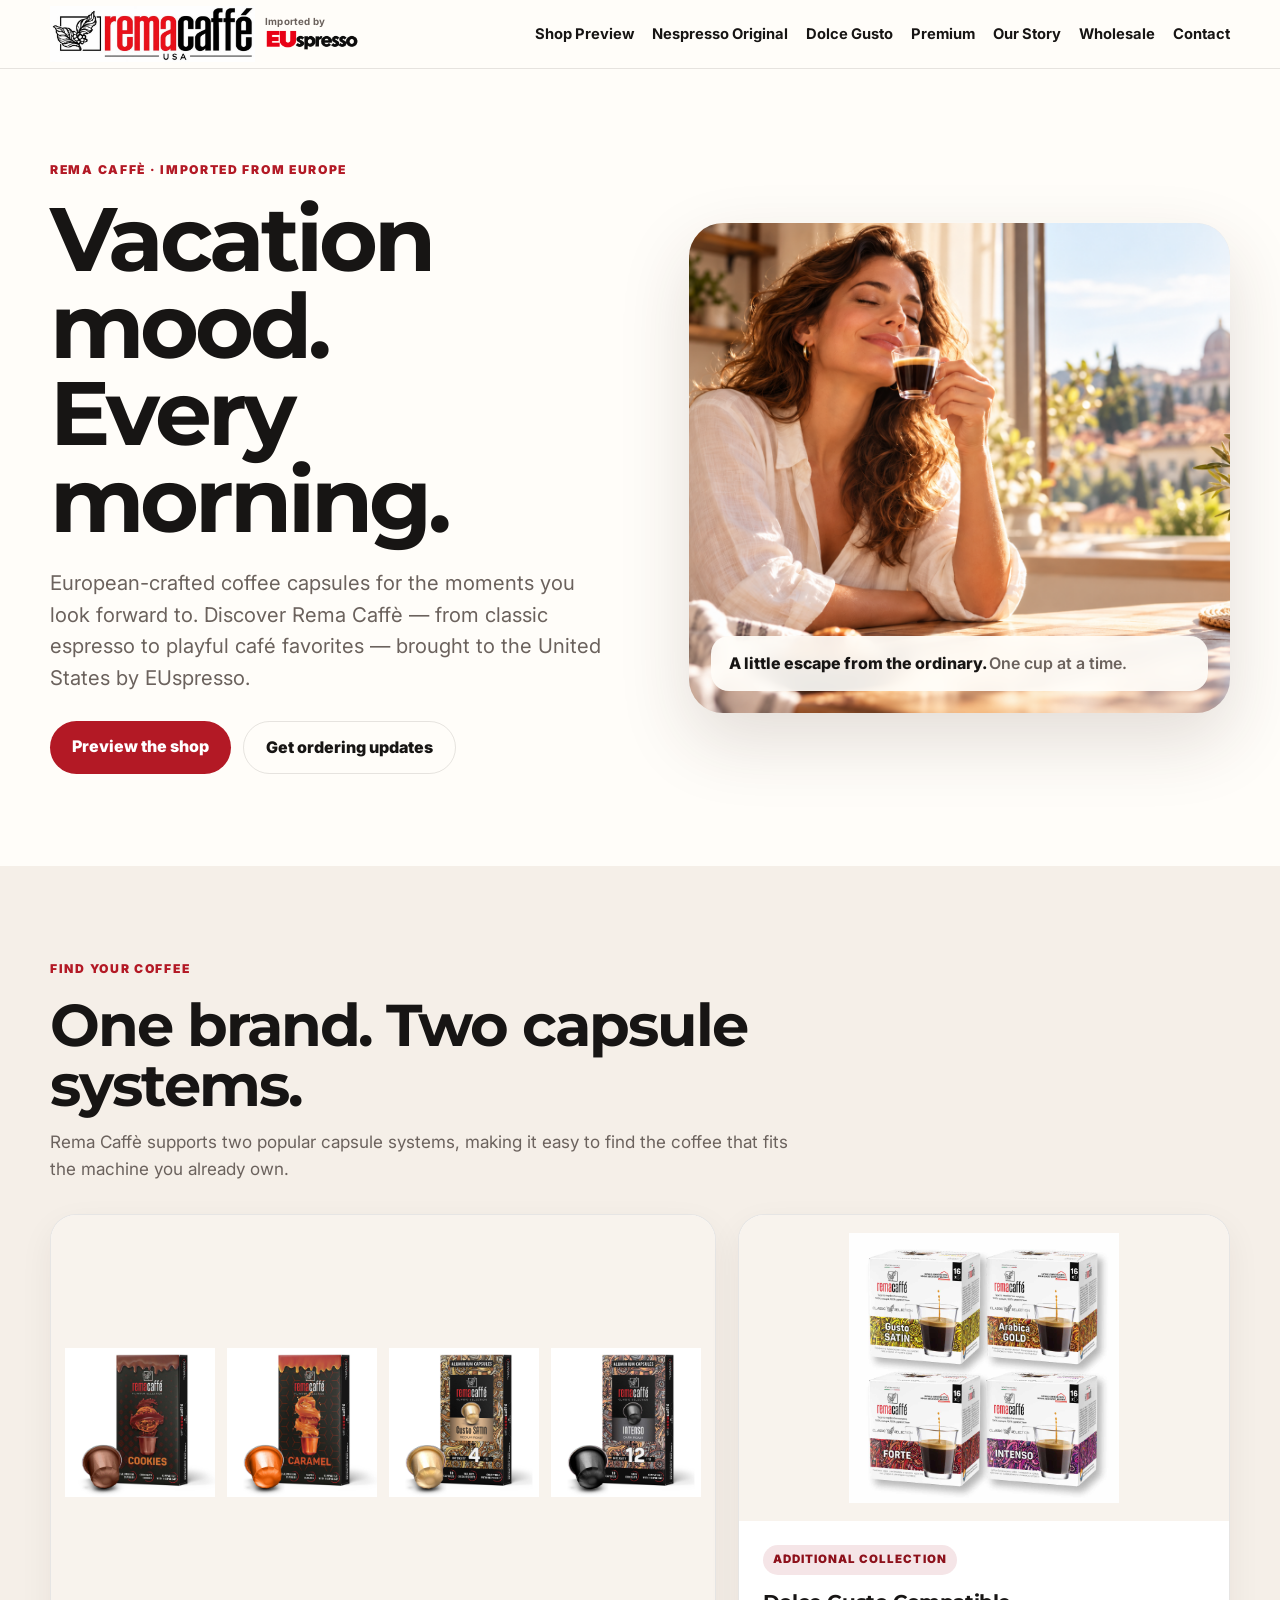
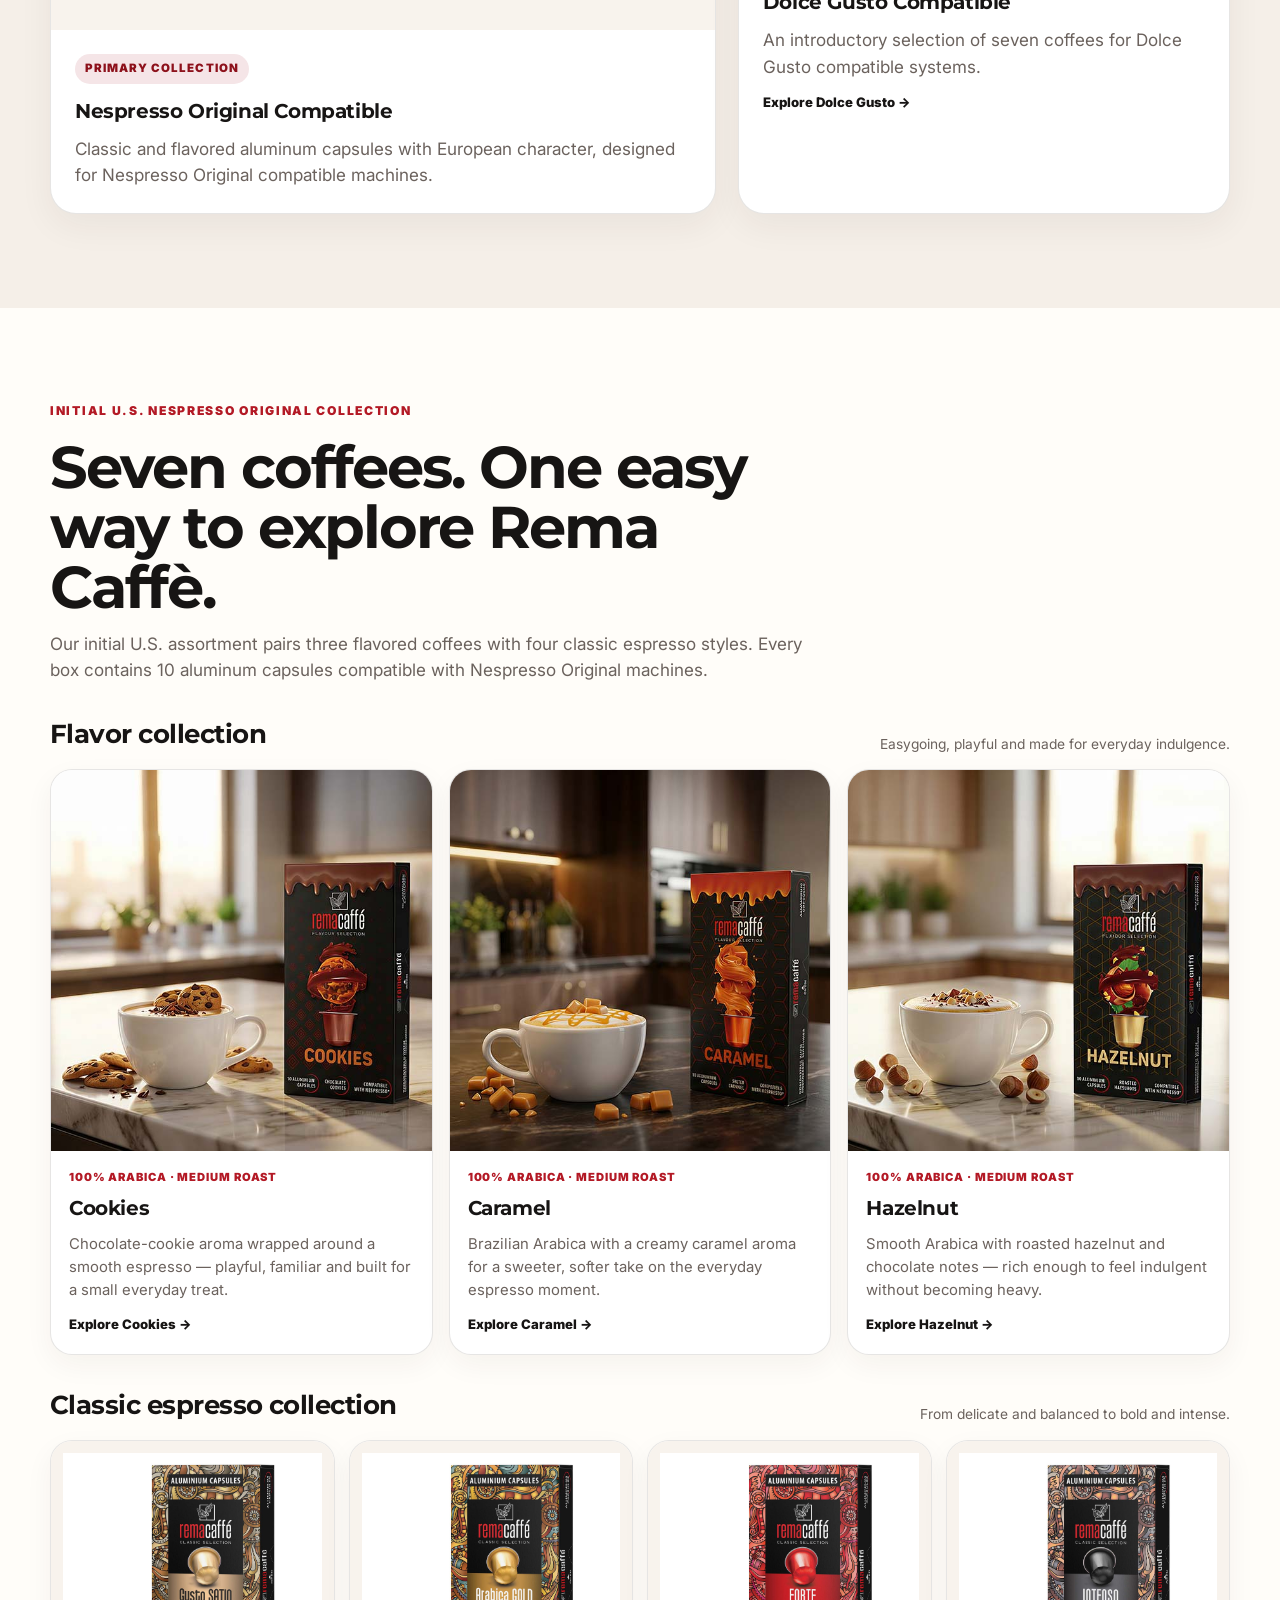
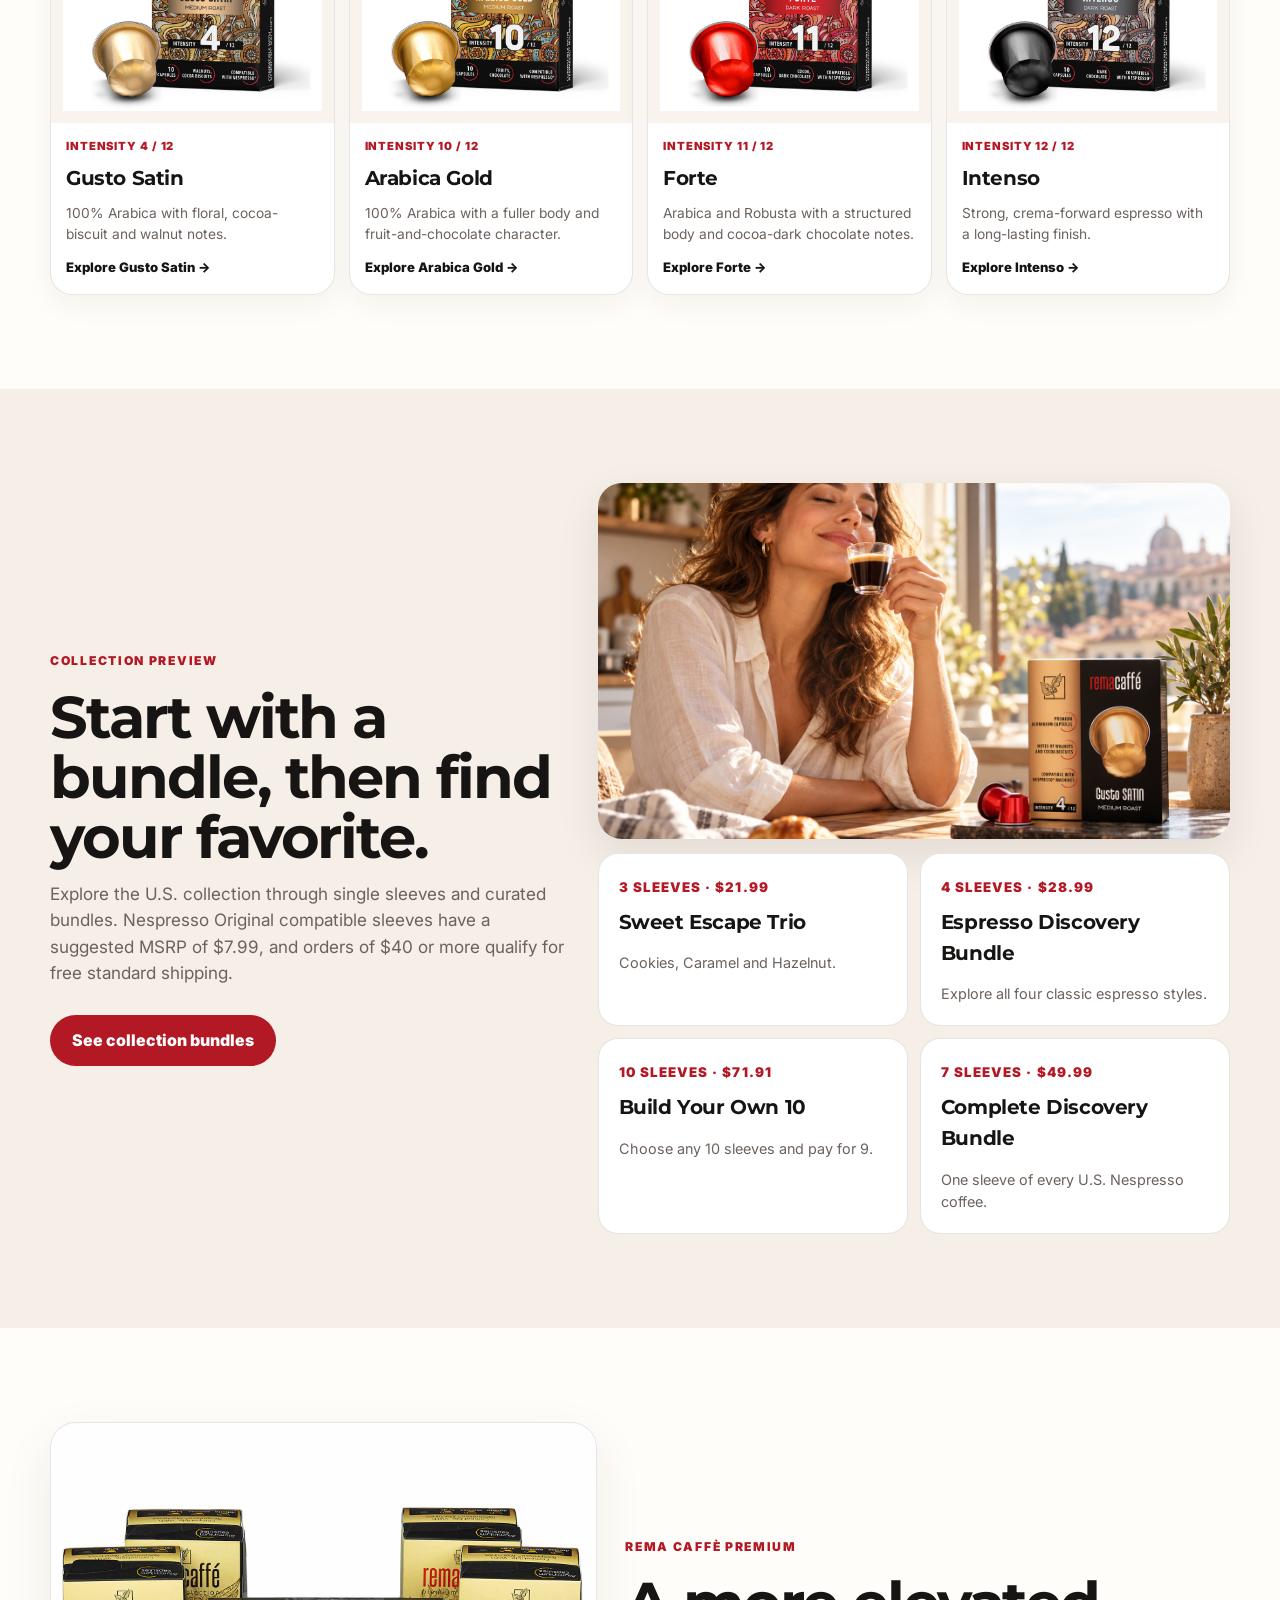
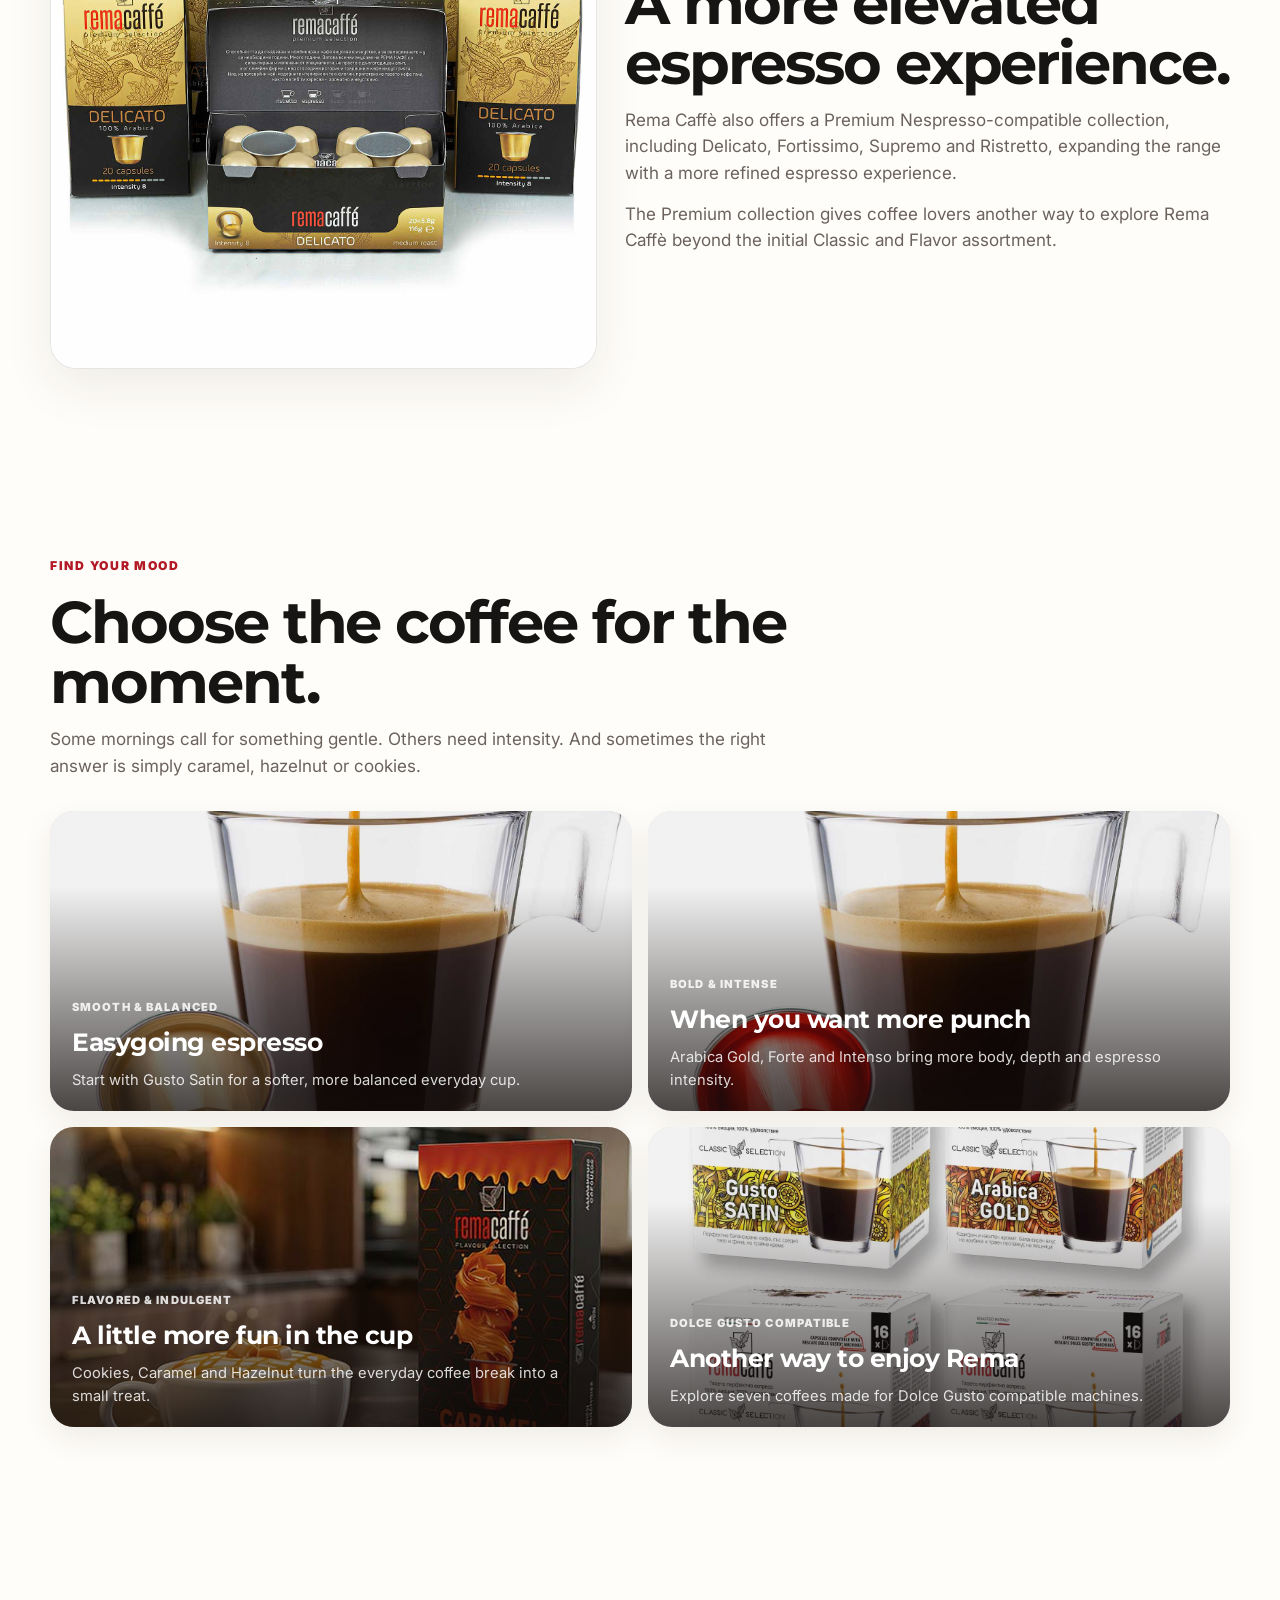
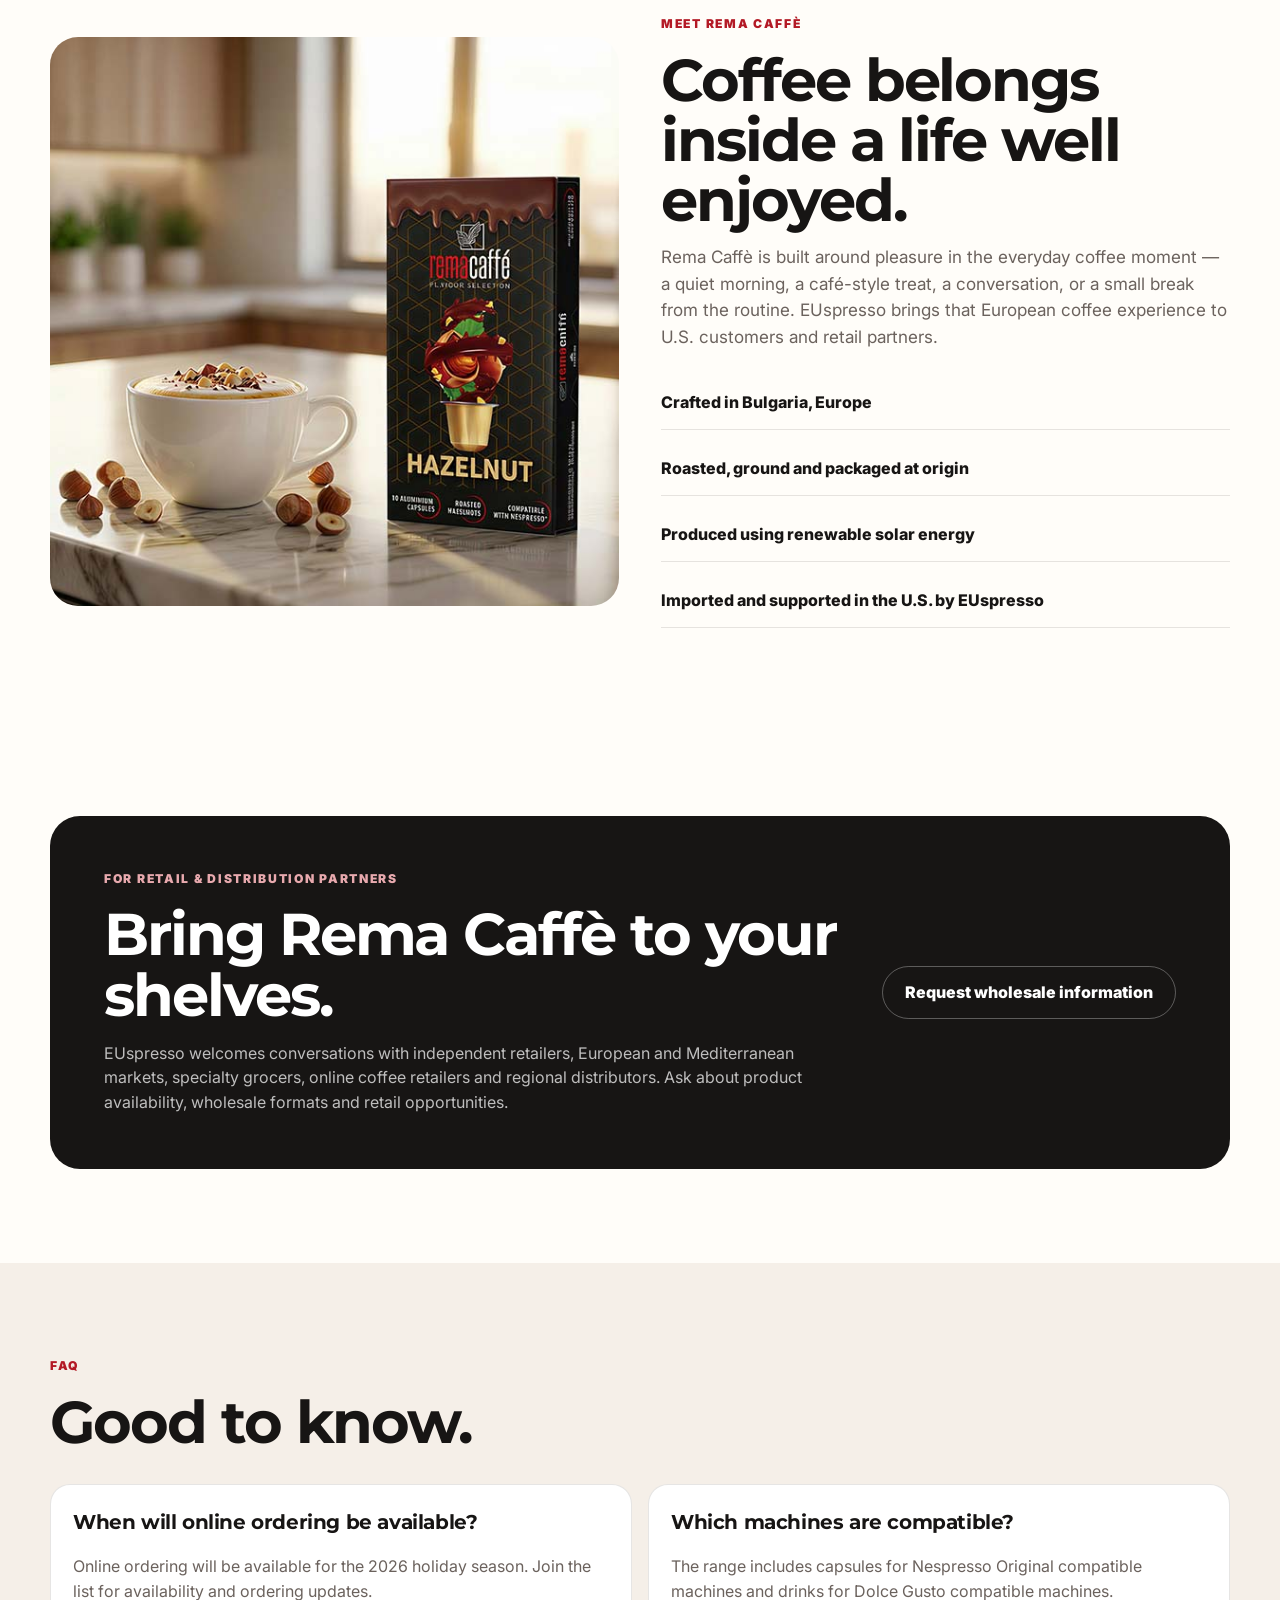
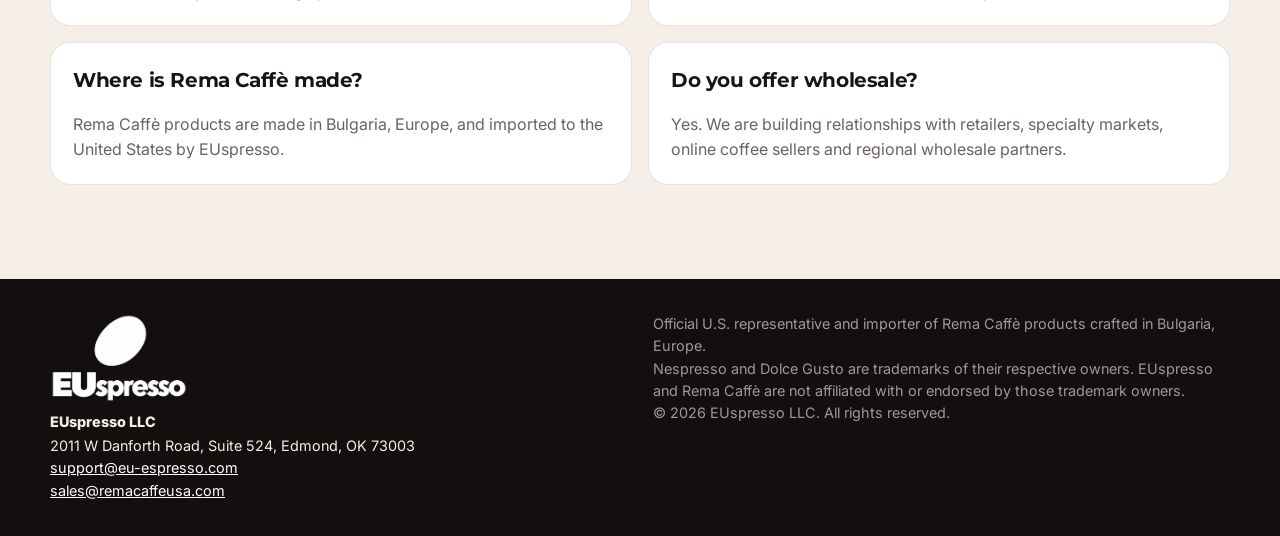
==== commit 25a37c3a: "Update U.S. assortment, bundles, and pricing" ====
--- a/index.html
+++ b/index.html
@@ -7,7 +7,7 @@
   <link rel="canonical" href="https://eu-espresso.com/" />
   <meta property="og:title" content="EUspresso | Rema Caffè Coffee Capsules in the USA" />
   <meta property="og:description" content="European-crafted coffee capsules for the moments you look forward to." />
-  <meta property="og:image" content="https://eu-espresso.com/assets/rema-classic-alu-all-caps.jpg" />
+  <meta property="og:image" content="https://eu-espresso.com/assets/hero-rema-product-placement.png" />
   <meta property="og:type" content="website" />
   <meta property="og:url" content="https://eu-espresso.com/" />
   <link rel="icon" type="image/png" sizes="32x32" href="/assets/favicon-32.png">
@@ -221,6 +221,15 @@
       height: 100%;
       object-fit: contain;
       padding: 18px;
+    }
+    .system-image.collection-grid {
+      display: grid;
+      grid-template-columns: repeat(4, minmax(0, 1fr));
+      gap: 4px;
+      padding: 10px;
+    }
+    .system-image.collection-grid img {
+      padding: 4px;
     }
     .system-copy { padding: 24px; }
     .pill {
@@ -305,7 +314,7 @@
     .feature-card:hover .feature-photo img { transform: scale(1.025); }
     .classic-product-grid {
       display: grid;
-      grid-template-columns: repeat(5, minmax(0, 1fr));
+      grid-template-columns: repeat(4, minmax(0, 1fr));
       gap: 14px;
     }
     .classic-photo {
@@ -349,7 +358,7 @@
     .shop-preview {display:grid;grid-template-columns:.9fr 1.1fr;gap:30px;align-items:center;}
     .shop-preview-image {border-radius:24px;overflow:hidden;margin-bottom:14px;box-shadow:0 16px 42px rgba(66,43,31,.10);}
     .shop-preview-image img {display:block;width:100%;aspect-ratio:16/9;object-fit:cover;}
-    .shop-cards {display:grid;grid-template-columns:repeat(3,1fr);gap:12px;}
+    .shop-cards {display:grid;grid-template-columns:repeat(2,1fr);gap:12px;}
     .shop-card {padding:20px;border-radius:20px;background:white;border:1px solid var(--line);}
     .shop-card small {color:var(--red);font-weight:900;text-transform:uppercase;letter-spacing:.08em;}
     .shop-card h3 {margin-top:8px;}
@@ -528,7 +537,7 @@
       </a>
       <div class="nav-links">
         <a href="shop/">Shop Preview</a>
-        <a href="#nespresso-collection">Launch Collection</a>
+        <a href="#nespresso-collection">Nespresso Original</a>
         <a href="dolce-gusto/">Dolce Gusto</a>
         <a href="#premium">Premium</a>
         <a href="#story">Our Story</a>
@@ -544,8 +553,8 @@
       <h1>Vacation mood.<br>Every morning.</h1>
       <p class="hero-copy">European-crafted coffee capsules for the moments you look forward to. Discover Rema Caffè — from classic espresso to playful café favorites — brought to the United States by EUspresso.</p>
       <div class="hero-actions">
-        <a class="btn btn-primary" href="shop/">Preview the launch shop</a>
-        <a class="btn btn-secondary" href="mailto:support@eu-espresso.com?subject=EUspresso%20Launch%20Updates">Get launch updates</a>
+        <a class="btn btn-primary" href="shop/">Preview the shop</a>
+        <a class="btn btn-secondary" href="mailto:support@eu-espresso.com?subject=EUspresso%20Ordering%20Updates">Get ordering updates</a>
       </div>
     </div>
     <div class="hero-visual">
@@ -564,8 +573,11 @@
         </div>
         <div class="system-grid">
           <article class="system-card">
-            <div class="system-image">
-              <img src="assets/rema-classic-alu-all-caps.jpg" alt="Rema Caffè Nespresso Original compatible aluminum capsule collection">
+            <div class="system-image collection-grid" aria-label="Rema Caffè Nespresso Original compatible collection">
+              <img src="assets/rema-cookies-box-caps.jpg" alt="Rema Caffè Cookies">
+              <img src="assets/rema-caramel-box-caps.jpg" alt="Rema Caffè Caramel">
+              <img src="assets/rema-gusto-satin-box-caps.jpg" alt="Rema Caffè Gusto Satin">
+              <img src="assets/rema-intenso-box-caps.jpg" alt="Rema Caffè Intenso">
             </div>
             <div class="system-copy">
               <span class="pill">Primary Collection</span>
@@ -594,8 +606,8 @@
         <div class="collection-intro">
           <div class="section-head" style="margin-bottom:0;">
             <div class="eyebrow">Initial U.S. Nespresso Original collection</div>
-            <h2>Eight coffees. One easy way to explore Rema Caffè.</h2>
-            <p class="section-copy">Our initial U.S. assortment pairs three flavored coffees with five classic espresso styles. Every box contains 10 aluminum capsules compatible with Nespresso Original machines.</p>
+            <h2>Seven coffees. One easy way to explore Rema Caffè.</h2>
+            <p class="section-copy">Our initial U.S. assortment pairs three flavored coffees with four classic espresso styles. Every box contains 10 aluminum capsules compatible with Nespresso Original machines.</p>
           </div>
         </div>
 
@@ -647,15 +659,7 @@
               <a class="product-detail" href="products/gusto-satin/">Explore Gusto Satin →</a>
             </div>
           </article>
-          <article class="classic-card">
-            <div class="classic-photo"><img src="assets/rema-allegro-box-caps.jpg" alt="Rema Caffè Allegro Nespresso Original compatible capsules"></div>
-            <div class="product-body">
-              <div class="product-meta">Intensity 8 / 12</div>
-              <h3>Allegro</h3>
-              <p>Balanced 100% Arabica with citrus, nut and dried-fruit notes.</p>
-              <a class="product-detail" href="products/allegro/">Explore Allegro →</a>
-            </div>
-          </article>
+          
           <article class="classic-card">
             <div class="classic-photo"><img src="assets/rema-arabica-gold-box-caps.jpg" alt="Rema Caffè Arabica Gold Nespresso Original compatible capsules"></div>
             <div class="product-body">
@@ -687,7 +691,7 @@
       </div>
     </section>
 
-    <section class="section alt"><div class="wrap shop-preview"><div><div class="eyebrow">Launch preview</div><h2>Start with a pack, then find your favorite.</h2><p class="section-copy">Explore the suggested launch assortment, including single sleeves and discovery packs. Nespresso Original compatible sleeves are shown at a suggested launch MSRP of $7.99, with free standard shipping planned for orders of $40 or more.</p><div class="hero-actions"><a class="btn btn-primary" href="shop/">See planned launch packs</a></div></div><div><div class="shop-preview-image"><img src="assets/hero-rema-product-placement.png" alt="Woman enjoying espresso beside Rema Caffè capsules in a sunlit European-style kitchen"></div><div class="shop-cards"><article class="shop-card"><small>3 sleeves</small><h3>Flavor Trio</h3><p>Cookies, Caramel and Hazelnut.</p></article><article class="shop-card"><small>6 sleeves</small><h3>Build Your Six</h3><p>Explore the collection your way.</p></article><article class="shop-card"><small>8 sleeves</small><h3>Full Collection</h3><p>Try every Nespresso coffee in the collection.</p></article></div></div></div></section>
+    <section class="section alt"><div class="wrap shop-preview"><div><div class="eyebrow">Collection preview</div><h2>Start with a bundle, then find your favorite.</h2><p class="section-copy">Explore the U.S. collection through single sleeves and curated bundles. Nespresso Original compatible sleeves have a suggested MSRP of $7.99, and orders of $40 or more qualify for free standard shipping.</p><div class="hero-actions"><a class="btn btn-primary" href="shop/">See collection bundles</a></div></div><div><div class="shop-preview-image"><img src="assets/hero-rema-product-placement.png" alt="Woman enjoying espresso beside Rema Caffè capsules in a sunlit European-style kitchen"></div><div class="shop-cards"><article class="shop-card"><small>3 sleeves · $21.99</small><h3>Sweet Escape Trio</h3><p>Cookies, Caramel and Hazelnut.</p></article><article class="shop-card"><small>4 sleeves · $28.99</small><h3>Espresso Discovery Bundle</h3><p>Explore all four classic espresso styles.</p></article><article class="shop-card"><small>10 sleeves · $71.91</small><h3>Build Your Own 10</h3><p>Choose any 10 sleeves and pay for 9.</p></article><article class="shop-card"><small>7 sleeves · $49.99</small><h3>Complete Discovery Bundle</h3><p>One sleeve of every U.S. Nespresso coffee.</p></article></div></div></div></section>
 
     <section id="premium" class="section">
       <div class="wrap premium-grid">
@@ -712,11 +716,11 @@
         </div>
         <div class="mood-grid">
           <a class="mood-card" href="products/gusto-satin/">
-            <img src="assets/rema-allegro-cup-caps.jpg" alt="Rema Caffè balanced espresso">
+            <img src="assets/rema-gusto-satin-cup-caps.jpg" alt="Rema Caffè balanced espresso">
             <div class="mood-copy">
               <small>Smooth & balanced</small>
               <h3>Easygoing espresso</h3>
-              <p>Start with Gusto Satin or Allegro for a softer, more balanced everyday cup.</p>
+              <p>Start with Gusto Satin for a softer, more balanced everyday cup.</p>
             </div>
           </a>
           <a class="mood-card" href="products/intenso/">
@@ -772,7 +776,7 @@
           <div>
             <div class="eyebrow" style="color:#e8a9ae;">For retail & distribution partners</div>
             <h2 style="margin-bottom:12px;">Bring Rema Caffè to your shelves.</h2>
-            <p>EUspresso welcomes conversations with independent retailers, European and Mediterranean markets, specialty grocers, online coffee retailers and regional distributors. Ask about product availability, wholesale formats and launch opportunities.</p>
+            <p>EUspresso welcomes conversations with independent retailers, European and Mediterranean markets, specialty grocers, online coffee retailers and regional distributors. Ask about product availability, wholesale formats and retail opportunities.</p>
           </div>
           <a class="btn btn-secondary" href="mailto:support@eu-espresso.com?subject=Wholesale%20Inquiry">Request wholesale information</a>
         </div>
